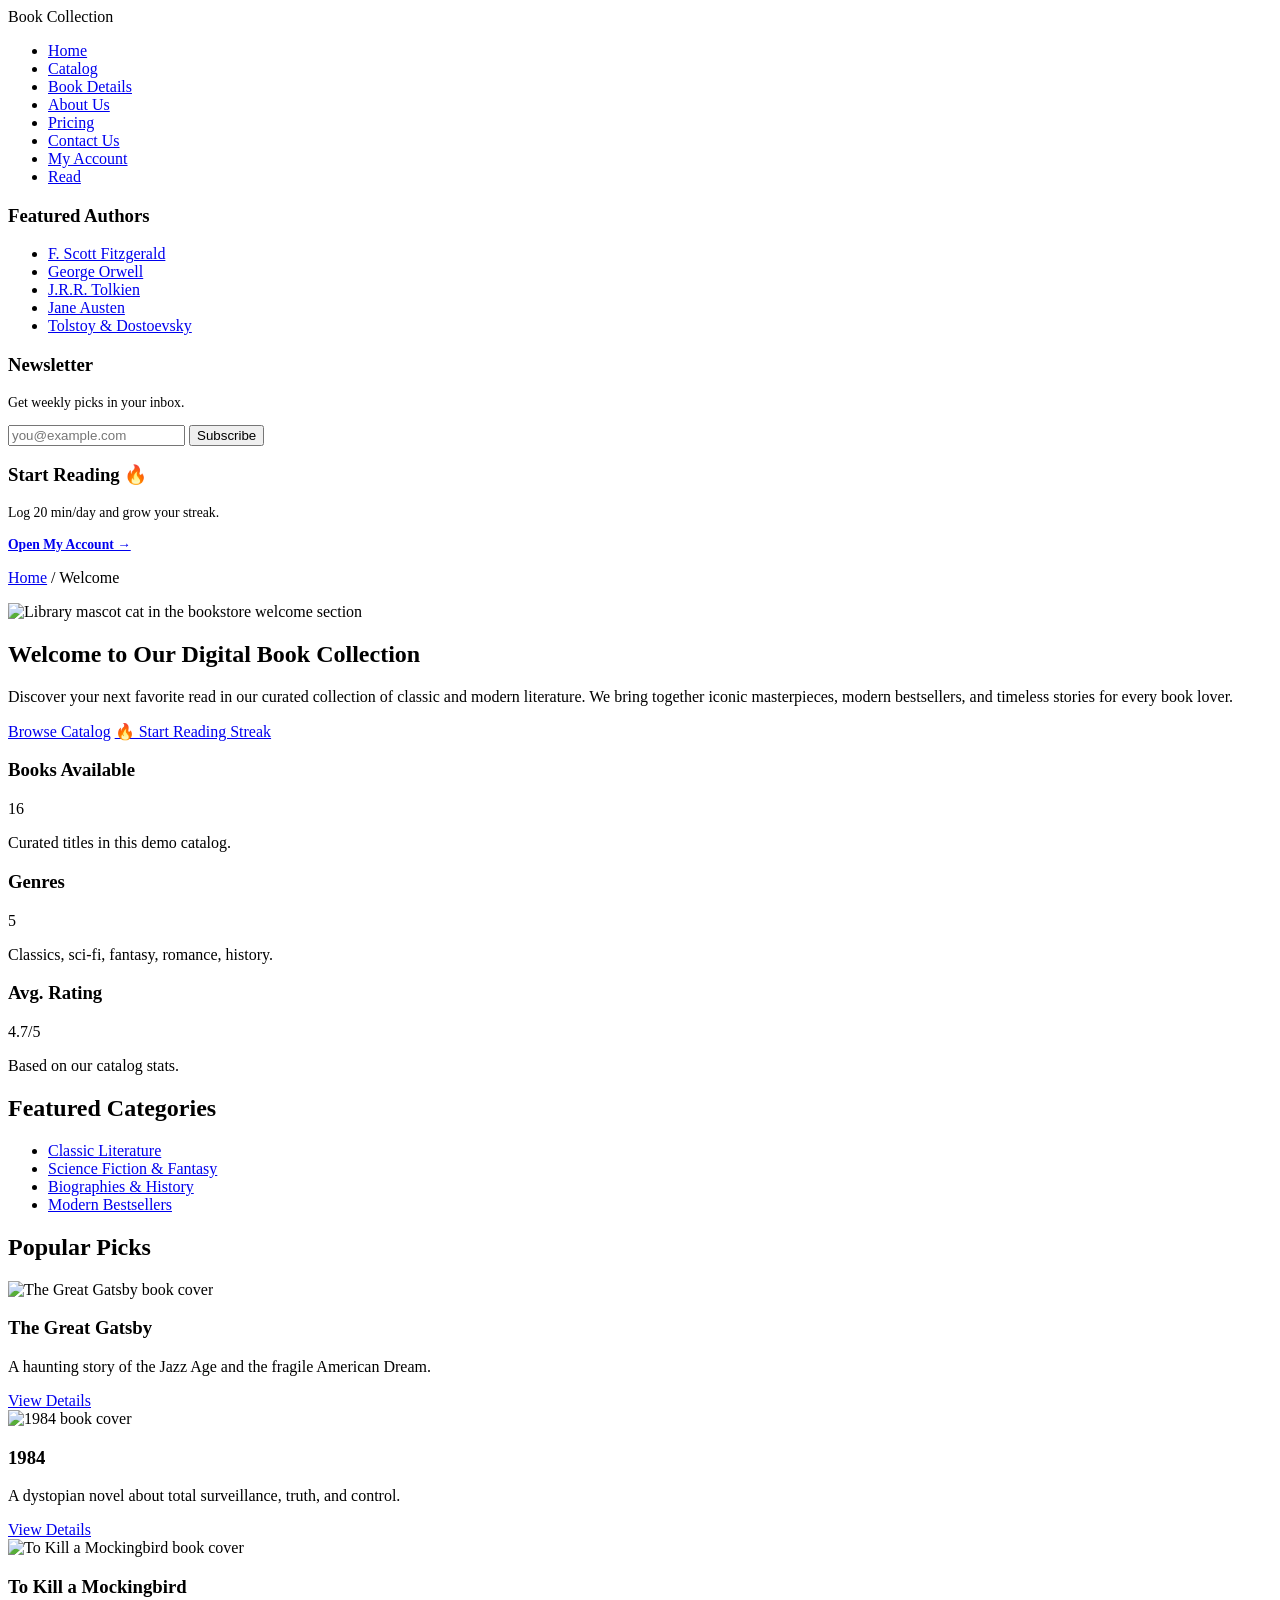
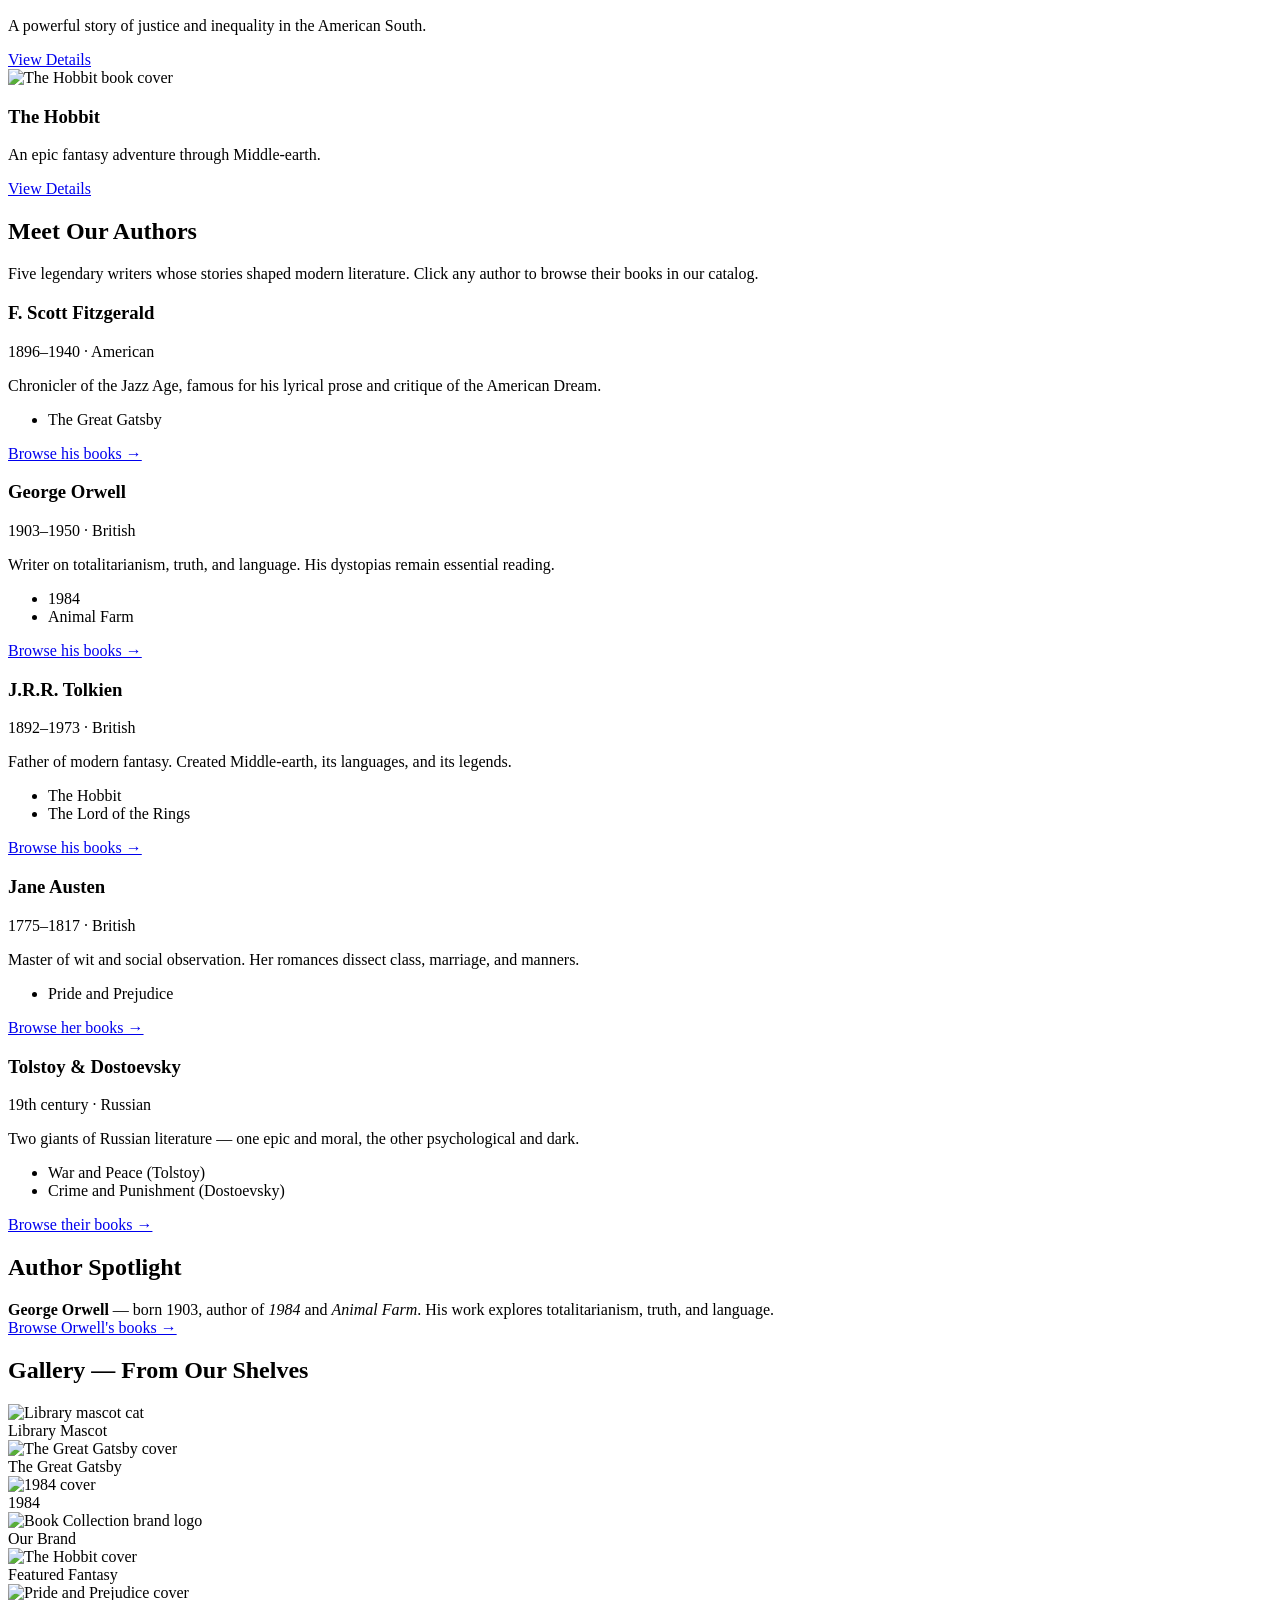
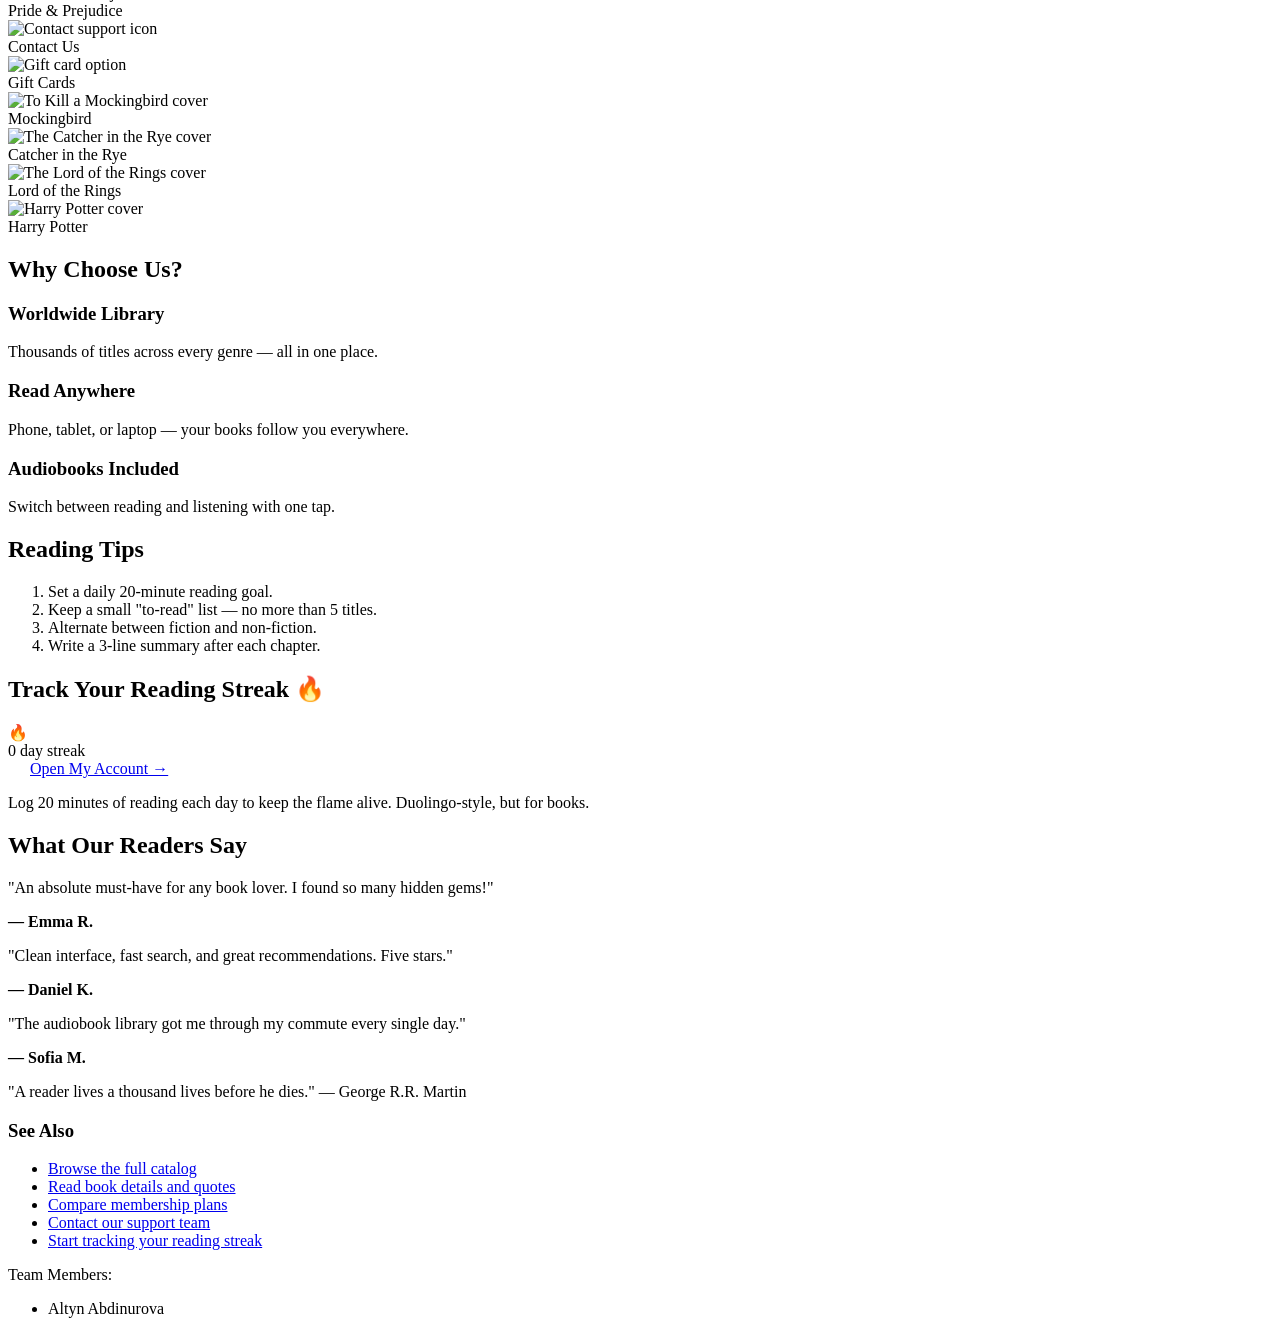
==== index.html @ 576834d6 "Add files via upload" ====
<!DOCTYPE html>
<html lang="en">
<head>
  <meta charset="UTF-8">
  <meta name="viewport" content="width=device-width, initial-scale=1.0">
  <title>Home — Digital Book Collection</title>
  <link rel="stylesheet" href="css/style.css">
</head>
<body>
  <div class="page-grid">

    <header id="main-header">
      <div class="logo">Book Collection</div>
      <nav class="navbar">
        <ul>
          <li><a href="index.html">Home</a></li>
          <li><a href="2catalog.html">Catalog</a></li>
          <li><a href="3product.html">Book Details</a></li>
          <li><a href="4about.html">About Us</a></li>
          <li><a href="5prices.html">Pricing</a></li>
          <li><a href="6contact.html">Contact Us</a></li>
          <li><a href="7account.html">My Account</a></li>
          <li><a href="8reader.html">Read</a></li>
        </ul>
      </nav>
    </header>

    <aside class="sidebar">
      <div class="sidebar-block">
        <h3>Featured Authors</h3>
        <ul>
          <li><a href="#authors">F. Scott Fitzgerald</a></li>
          <li><a href="#authors">George Orwell</a></li>
          <li><a href="#authors">J.R.R. Tolkien</a></li>
          <li><a href="#authors">Jane Austen</a></li>
          <li><a href="#authors">Tolstoy &amp; Dostoevsky</a></li>
        </ul>
      </div>

      <div class="sidebar-block">
        <h3>Newsletter</h3>
        <p style="font-size:.86rem;">Get weekly picks in your inbox.</p>
        <form id="newsletter-form" action="#" method="post" style="padding:0; border:none; box-shadow:none; margin:0; max-width:none;">
          <input type="email" placeholder="you@example.com" required>
          <button type="submit">Subscribe</button>
        </form>
      </div>

      <div class="sidebar-block">
        <h3>Start Reading 🔥</h3>
        <p style="font-size:.86rem;">Log 20 min/day and grow your streak.</p>
        <a href="7account.html" style="font-size:.85rem; font-weight:600;">Open My Account →</a>
      </div>
    </aside>

    <main class="main-content">
      <p class="breadcrumb"><a href="index.html">Home</a> / <span>Welcome</span></p>

      <!-- HERO -->
      <section class="hero">
        <div class="hero-img">
          <img src="imgs/cat.jpg" alt="Library mascot cat in the bookstore welcome section">
        </div>
        <div class="hero-text">
          <h1>Welcome to Our Digital Book Collection</h1>
          <p>Discover your next favorite read in our curated collection of classic and modern literature. We bring together iconic masterpieces, modern bestsellers, and timeless stories for every book lover.</p>
          <div class="hero-actions">
            <a href="2catalog.html" class="hero-btn primary">Browse Catalog</a>
            <a href="7account.html" class="hero-btn secondary">🔥 Start Reading Streak</a>
          </div>
        </div>
      </section>

      <div class="card-row">
        <div class="info-card">
          <h3>Books Available</h3>
          <span class="big-number">16</span>
          <p>Curated titles in this demo catalog.</p>
        </div>
        <div class="info-card">
          <h3>Genres</h3>
          <span class="big-number">5</span>
          <p>Classics, sci-fi, fantasy, romance, history.</p>
        </div>
        <div class="info-card">
          <h3>Avg. Rating</h3>
          <span class="big-number">4.7/5</span>
          <p>Based on our catalog stats.</p>
    </div>
</div>

      <h2>Featured Categories</h2>
      <ul>
        <li><a href="2catalog.html#classics">Classic Literature</a></li>
        <li><a href="2catalog.html#fantasy">Science Fiction &amp; Fantasy</a></li>
        <li><a href="2catalog.html#history">Biographies &amp; History</a></li>
        <li><a href="2catalog.html#romance">Modern Bestsellers</a></li>
      </ul>

      <h2>Popular Picks</h2>
      <div class="card-row">
        <div class="card">
          <img src="imgs/gatsby.jpg" alt="The Great Gatsby book cover">
          <h3>The Great Gatsby</h3>
          <p>A haunting story of the Jazz Age and the fragile American Dream.</p>
          <a href="3product.html#gatsby" class="btn">View Details</a>
        </div>
        <div class="card">
          <img src="imgs/1984.jpg" alt="1984 book cover">
          <h3>1984</h3>
          <p>A dystopian novel about total surveillance, truth, and control.</p>
          <a href="3product.html#1984" class="btn">View Details</a>
        </div>
        <div class="card">
          <img src="imgs/mockingbird.jpg" alt="To Kill a Mockingbird book cover">
          <h3>To Kill a Mockingbird</h3>
          <p>A powerful story of justice and inequality in the American South.</p>
          <a href="3product.html#mockingbird" class="btn">View Details</a>
        </div>
        <div class="card">
          <img src="imgs/hobbit.jpg" alt="The Hobbit book cover">
          <h3>The Hobbit</h3>
          <p>An epic fantasy adventure through Middle-earth.</p>
          <a href="3product.html#hobbit" class="btn">View Details</a>
        </div>
      </div>

      <h2 id="authors">Meet Our Authors</h2>
      <p>Five legendary writers whose stories shaped modern literature. Click any author to browse their books in our catalog.</p>

      <div class="author-grid">
        <div class="author-card">
          <h3>F. Scott Fitzgerald</h3>
          <p class="author-meta">1896–1940 · American</p>
          <p>Chronicler of the Jazz Age, famous for his lyrical prose and critique of the American Dream.</p>
          <ul><li>The Great Gatsby</li></ul>
          <a href="2catalog.html#classics" class="author-link">Browse his books →</a>
        </div>
        <div class="author-card">
          <h3>George Orwell</h3>
          <p class="author-meta">1903–1950 · British</p>
          <p>Writer on totalitarianism, truth, and language. His dystopias remain essential reading.</p>
          <ul><li>1984</li><li>Animal Farm</li></ul>
          <a href="2catalog.html#scifi" class="author-link">Browse his books →</a>
        </div>
        <div class="author-card">
          <h3>J.R.R. Tolkien</h3>
          <p class="author-meta">1892–1973 · British</p>
          <p>Father of modern fantasy. Created Middle-earth, its languages, and its legends.</p>
          <ul><li>The Hobbit</li><li>The Lord of the Rings</li></ul>
          <a href="2catalog.html#fantasy" class="author-link">Browse his books →</a>
        </div>
        <div class="author-card">
          <h3>Jane Austen</h3>
          <p class="author-meta">1775–1817 · British</p>
          <p>Master of wit and social observation. Her romances dissect class, marriage, and manners.</p>
          <ul><li>Pride and Prejudice</li></ul>
          <a href="2catalog.html#romance" class="author-link">Browse her books →</a>
        </div>
        <div class="author-card">
          <h3>Tolstoy &amp; Dostoevsky</h3>
          <p class="author-meta">19th century · Russian</p>
          <p>Two giants of Russian literature — one epic and moral, the other psychological and dark.</p>
          <ul>
            <li>War and Peace (Tolstoy)</li>
            <li>Crime and Punishment (Dostoevsky)</li>
          </ul>
          <a href="2catalog.html#history" class="author-link">Browse their books →</a>
        </div>
      </div>

      <h2>Author Spotlight</h2>
      <div class="quote-card">
        <strong>George Orwell</strong> — born 1903, author of <em>1984</em> and <em>Animal Farm</em>. His work explores totalitarianism, truth, and language.
        <br><a href="2catalog.html#scifi">Browse Orwell's books →</a>
      </div>

      <h2>Gallery — From Our Shelves</h2>
      <div class="gallery">
        <div class="gallery-item"><img src="imgs/cat.jpg" alt="Library mascot cat"><div class="caption">Library Mascot</div></div>
        <div class="gallery-item"><img src="imgs/gatsby.jpg" alt="The Great Gatsby cover"><div class="caption">The Great Gatsby</div></div>
        <div class="gallery-item"><img src="imgs/1984.jpg" alt="1984 cover"><div class="caption">1984</div></div>
        <div class="gallery-item"><img src="imgs/logo.png" alt="Book Collection brand logo"><div class="caption">Our Brand</div></div>
        <div class="gallery-item"><img src="imgs/hobbit.jpg" alt="The Hobbit cover"><div class="caption">Featured Fantasy</div></div>
        <div class="gallery-item"><img src="imgs/pride.jpg" alt="Pride and Prejudice cover"><div class="caption">Pride &amp; Prejudice</div></div>
        <div class="gallery-item"><img src="imgs/contactlogo.jpg" alt="Contact support icon"><div class="caption">Contact Us</div></div>
        <div class="gallery-item"><img src="imgs/gift_card_logo.png" alt="Gift card option"><div class="caption">Gift Cards</div></div>
        <div class="gallery-item"><img src="imgs/mockingbird.jpg" alt="To Kill a Mockingbird cover"><div class="caption">Mockingbird</div></div>
        <div class="gallery-item"><img src="imgs/catcher.jpg" alt="The Catcher in the Rye cover"><div class="caption">Catcher in the Rye</div></div>
        <div class="gallery-item"><img src="imgs/lotr.jpg" alt="The Lord of the Rings cover"><div class="caption">Lord of the Rings</div></div>
        <div class="gallery-item"><img src="imgs/harry.jpg" alt="Harry Potter cover"><div class="caption">Harry Potter</div></div>
      </div>

      <h2>Why Choose Us?</h2>
      <div class="card-row">
        <div class="info-card">
          <h3>Worldwide Library</h3>
          <p>Thousands of titles across every genre — all in one place.</p>
        </div>
        <div class="info-card">
          <h3>Read Anywhere</h3>
          <p>Phone, tablet, or laptop — your books follow you everywhere.</p>
        </div>
        <div class="info-card">
          <h3>Audiobooks Included</h3>
          <p>Switch between reading and listening with one tap.</p>
        </div>
      </div>

      <h2>Reading Tips</h2>
      <ol>
        <li>Set a daily 20-minute reading goal.</li>
        <li>Keep a small "to-read" list — no more than 5 titles.</li>
        <li>Alternate between fiction and non-fiction.</li>
        <li>Write a 3-line summary after each chapter.</li>
      </ol>

      <h2>Track Your Reading Streak 🔥</h2>
      <div class="streak-hero">
        <div class="streak-hero-flame">🔥</div>
        <div class="streak-hero-count">
          <span id="hero-streak-preview">0</span> day streak
        </div>
        <a href="7account.html" class="btn" style="margin-left:auto; padding:12px 22px; font-size:1rem;">Open My Account →</a>
      </div>
      <p>Log 20 minutes of reading each day to keep the flame alive. Duolingo-style, but for books.</p>

      <h2>What Our Readers Say</h2>
      <div class="card-row">
        <div class="info-card">
          <p>"An absolute must-have for any book lover. I found so many hidden gems!"</p>
          <p><strong>— Emma R.</strong></p>
        </div>
        <div class="info-card">
          <p>"Clean interface, fast search, and great recommendations. Five stars."</p>
          <p><strong>— Daniel K.</strong></p>
        </div>
        <div class="info-card">
          <p>"The audiobook library got me through my commute every single day."</p>
          <p><strong>— Sofia M.</strong></p>
        </div>
      </div>

      <div class="quote-card">
        "A reader lives a thousand lives before he dies." — George R.R. Martin
      </div>

      <div class="see-also">
        <h3>See Also</h3>
        <ul>
          <li><a href="2catalog.html">Browse the full catalog</a></li>
          <li><a href="3product.html">Read book details and quotes</a></li>
          <li><a href="5prices.html">Compare membership plans</a></li>
          <li><a href="6contact.html">Contact our support team</a></li>
          <li><a href="7account.html">Start tracking your reading streak</a></li>
        </ul>
      </div>
    </main>

    <footer>
      <p>Team Members:</p>
      <ul><li>Altyn Abdinurova</li></ul>
    </footer>

  </div>
  <script>
    try {
      const days = JSON.parse(localStorage.getItem('bc_readDays') || '[]');
      const set = new Set(days);
      let current = 0;
      let d = new Date();
      if (!set.has(d.toISOString().slice(0, 10))) d.setDate(d.getDate() - 1);
      while (set.has(d.toISOString().slice(0, 10))) {
        current++;
        d.setDate(d.getDate() - 1);
      }
      const el = document.getElementById('hero-streak-preview');
      if (el) el.textContent = current;
    } catch (e) {}
  </script>
  <script>
  const nf = document.getElementById('newsletter-form');
  if (nf) {
    nf.addEventListener('submit', function(e) {
      e.preventDefault();
      alert('✅ Demo form — подписка НЕ оформлена. Это учебный проект.');
      this.reset();
    });
  }
</script>
</body>
</html>
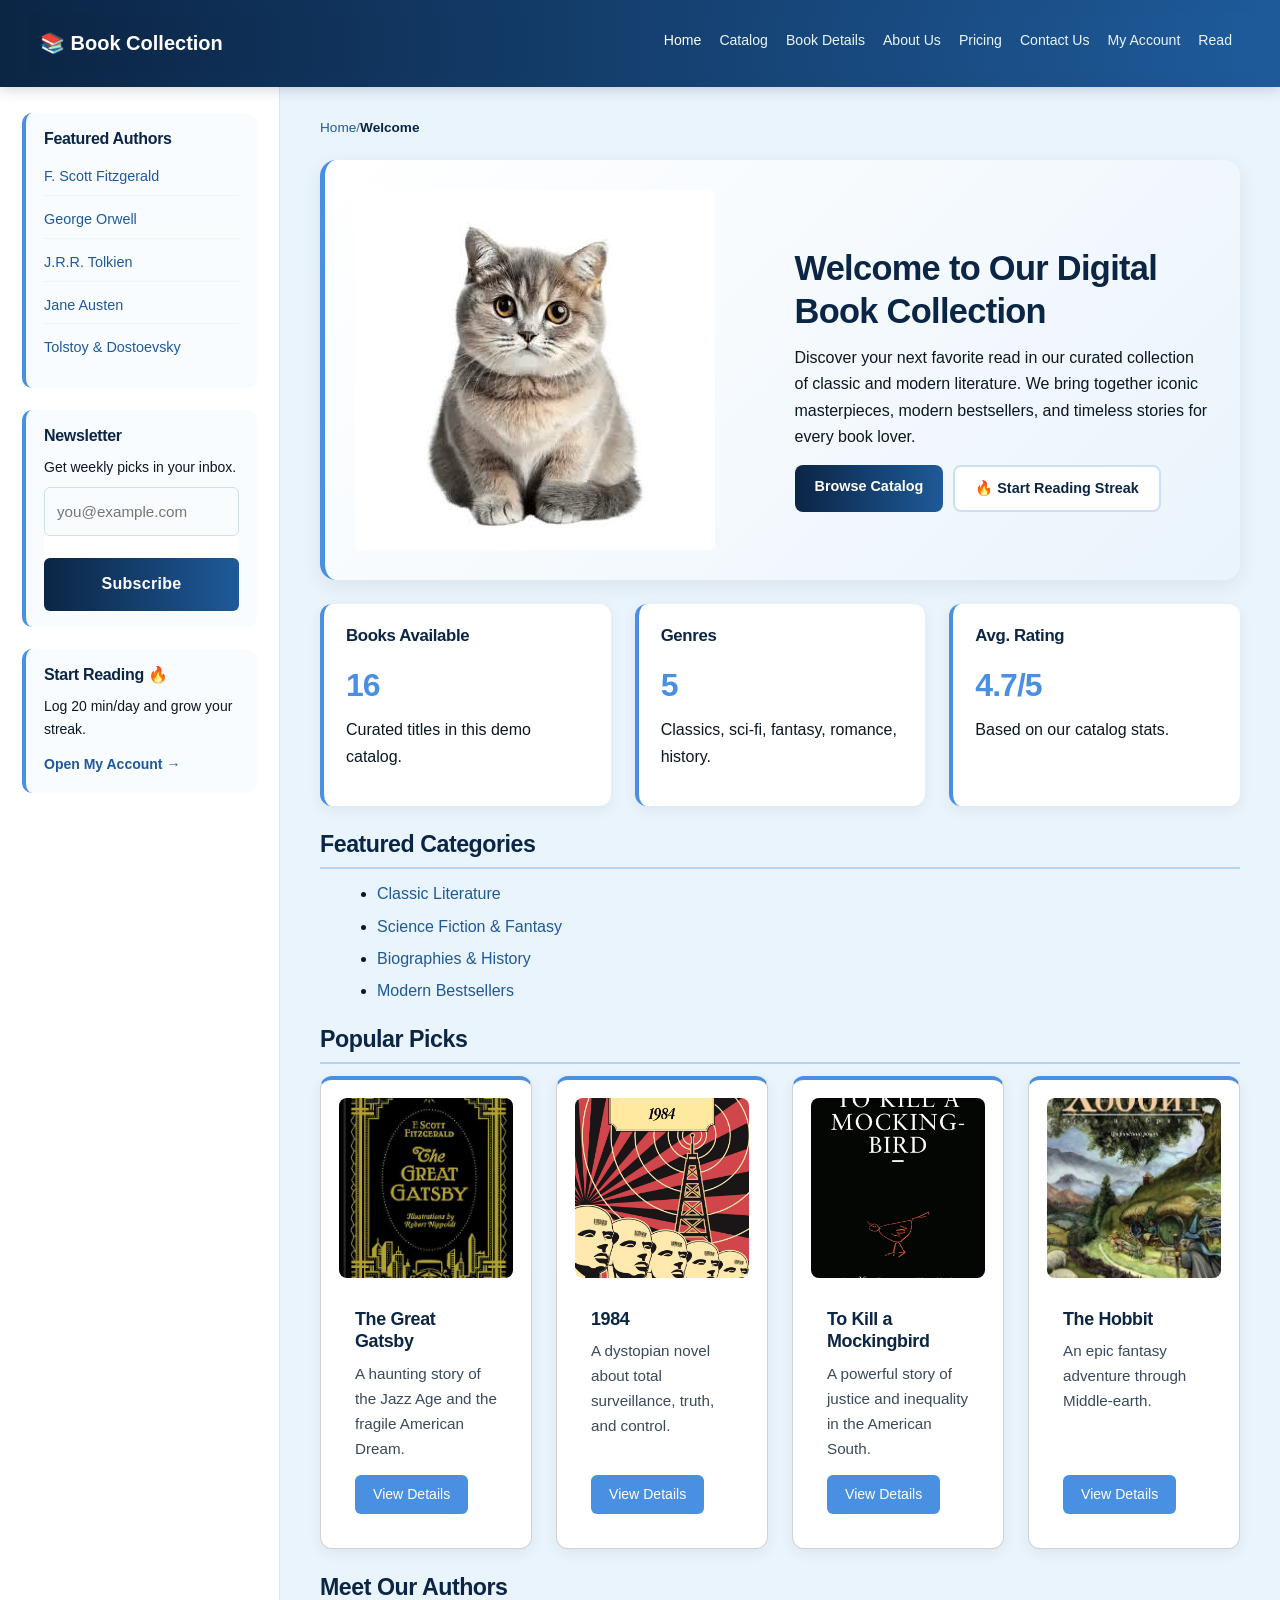
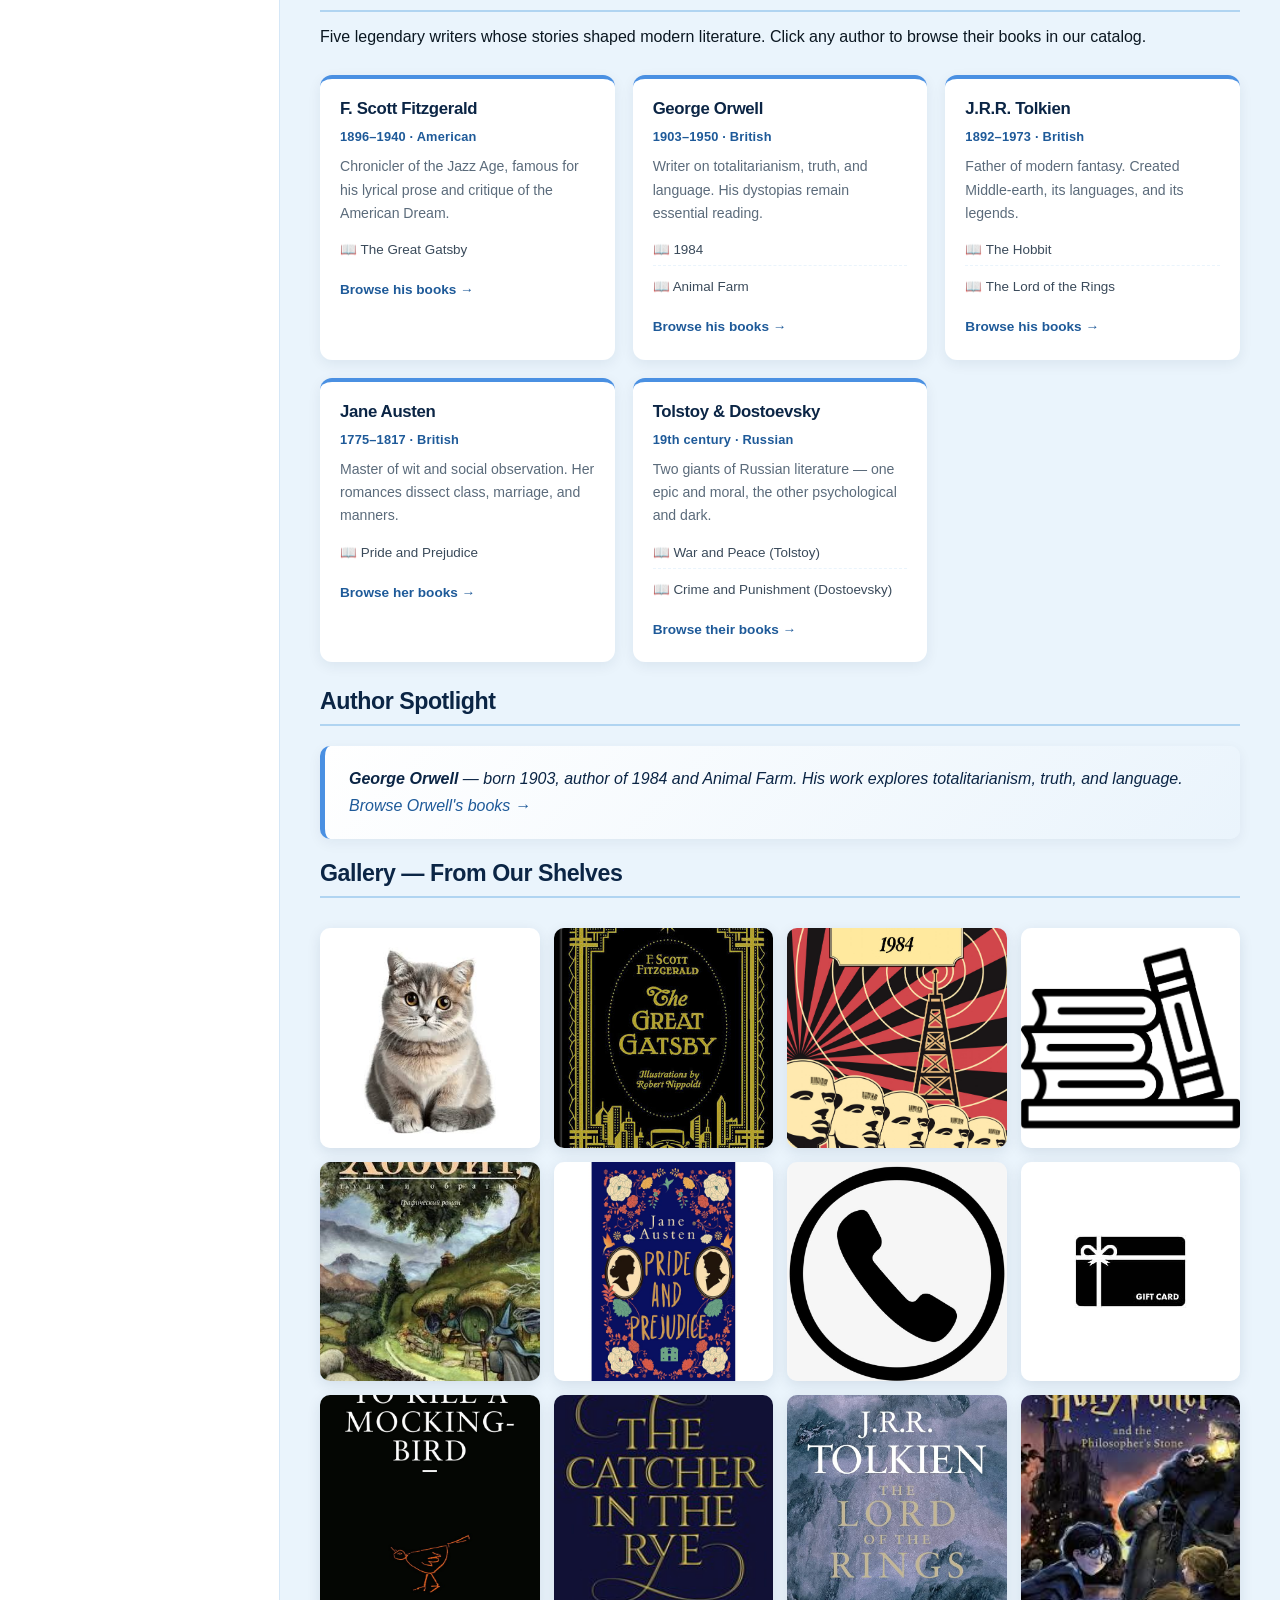
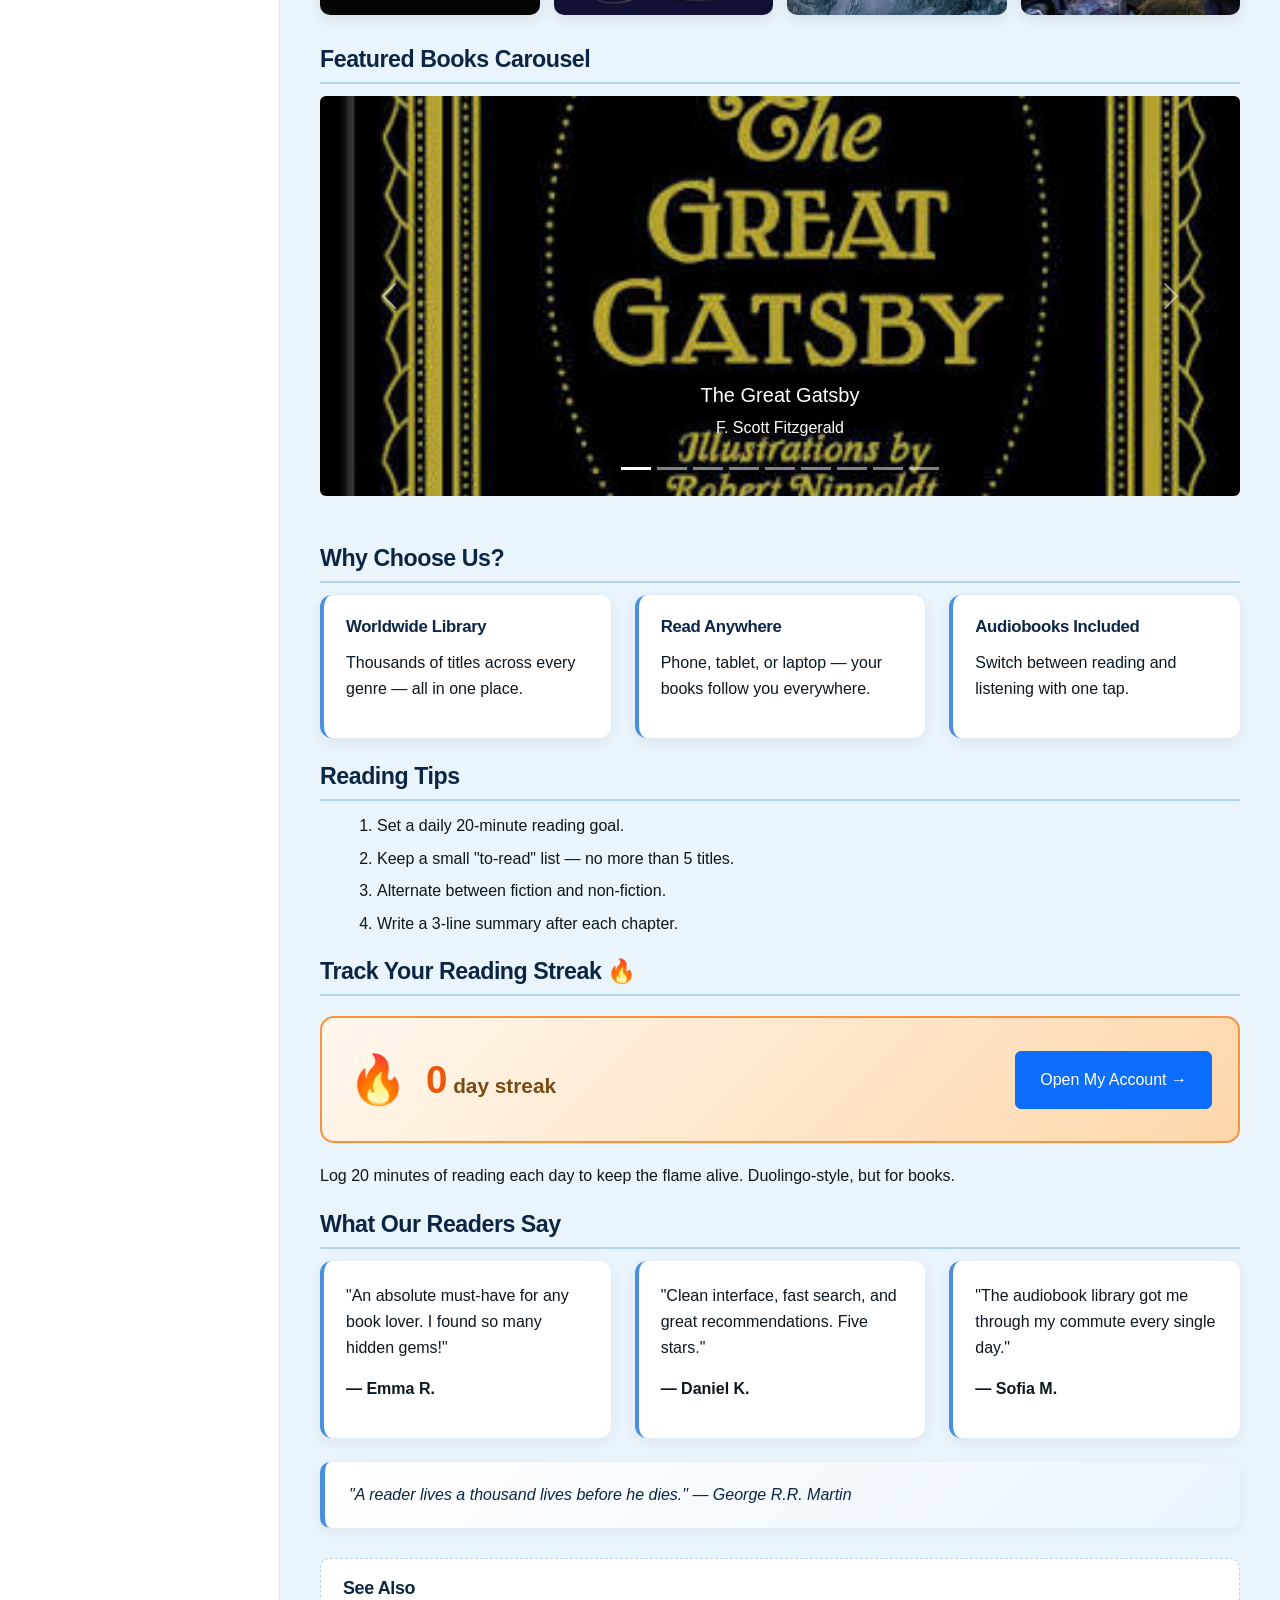
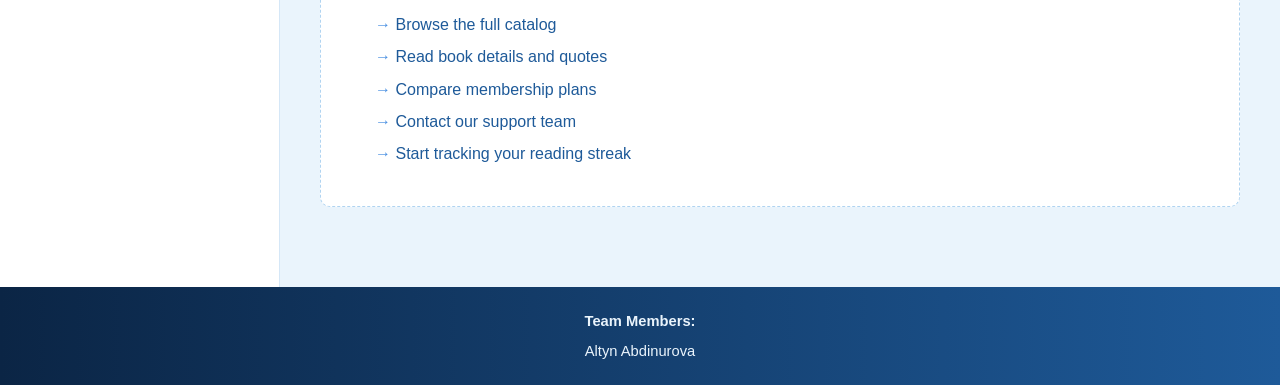
==== commit 2c3972f4: "Add files via upload" ====
--- a/index.html
+++ b/index.html
@@ -4,27 +4,45 @@
   <meta charset="UTF-8">
   <meta name="viewport" content="width=device-width, initial-scale=1.0">
   <title>Home — Digital Book Collection</title>
+  <!-- Bootstrap CSS подключается ПЕРВЫМ, чтобы твой style.css мог переопределять его -->
+  <link href="https://cdn.jsdelivr.net/npm/bootstrap@5.3.2/dist/css/bootstrap.min.css" rel="stylesheet">
   <link rel="stylesheet" href="css/style.css">
 </head>
 <body>
   <div class="page-grid">
 
+    <!-- ==================== HEADER (Bootstrap Navbar — Task 5) ==================== -->
     <header id="main-header">
-      <div class="logo">Book Collection</div>
-      <nav class="navbar">
-        <ul>
-          <li><a href="index.html">Home</a></li>
-          <li><a href="2catalog.html">Catalog</a></li>
-          <li><a href="3product.html">Book Details</a></li>
-          <li><a href="4about.html">About Us</a></li>
-          <li><a href="5prices.html">Pricing</a></li>
-          <li><a href="6contact.html">Contact Us</a></li>
-          <li><a href="7account.html">My Account</a></li>
-          <li><a href="8reader.html">Read</a></li>
-        </ul>
+      <nav class="navbar navbar-expand-lg navbar-dark w-100" style="background: linear-gradient(90deg, #0b2545 0%, #1e5a99 100%);">
+        <div class="container-fluid">
+          <a class="navbar-brand" href="index.html">
+            <span class="fw-bold">📚 Book Collection</span>
+          </a>
+
+          <button class="navbar-toggler" type="button"
+                  data-bs-toggle="collapse" data-bs-target="#navbarMain"
+                  aria-controls="navbarMain" aria-expanded="false"
+                  aria-label="Toggle navigation">
+            <span class="navbar-toggler-icon"></span>
+          </button>
+
+          <div class="collapse navbar-collapse" id="navbarMain">
+            <ul class="navbar-nav ms-auto mb-2 mb-lg-0">
+              <li class="nav-item"><a class="nav-link active" aria-current="page" href="index.html">Home</a></li>
+              <li class="nav-item"><a class="nav-link" href="2catalog.html">Catalog</a></li>
+              <li class="nav-item"><a class="nav-link" href="3product.html">Book Details</a></li>
+              <li class="nav-item"><a class="nav-link" href="4about.html">About Us</a></li>
+              <li class="nav-item"><a class="nav-link" href="5prices.html">Pricing</a></li>
+              <li class="nav-item"><a class="nav-link" href="6contact.html">Contact Us</a></li>
+              <li class="nav-item"><a class="nav-link" href="7account.html">My Account</a></li>
+              <li class="nav-item"><a class="nav-link" href="8reader.html">Read</a></li>
+            </ul>
+          </div>
+        </div>
       </nav>
     </header>
 
+    <!-- ==================== SIDEBAR ==================== -->
     <aside class="sidebar">
       <div class="sidebar-block">
         <h3>Featured Authors</h3>
@@ -39,8 +57,8 @@
 
       <div class="sidebar-block">
         <h3>Newsletter</h3>
-        <p style="font-size:.86rem;">Get weekly picks in your inbox.</p>
-        <form id="newsletter-form" action="#" method="post" style="padding:0; border:none; box-shadow:none; margin:0; max-width:none;">
+        <p class="small mb-2">Get weekly picks in your inbox.</p>
+        <form id="newsletter-form" action="#" method="post" class="p-0 m-0 border-0 shadow-none w-100">
           <input type="email" placeholder="you@example.com" required>
           <button type="submit">Subscribe</button>
         </form>
@@ -48,221 +66,378 @@
 
       <div class="sidebar-block">
         <h3>Start Reading 🔥</h3>
-        <p style="font-size:.86rem;">Log 20 min/day and grow your streak.</p>
-        <a href="7account.html" style="font-size:.85rem; font-weight:600;">Open My Account →</a>
+        <p class="small mb-2">Log 20 min/day and grow your streak.</p>
+        <a href="7account.html" class="small fw-semibold d-inline-block mt-1">Open My Account →</a>
       </div>
     </aside>
 
+    <!-- ==================== MAIN CONTENT ==================== -->
     <main class="main-content">
-      <p class="breadcrumb"><a href="index.html">Home</a> / <span>Welcome</span></p>
-
-      <!-- HERO -->
-      <section class="hero">
-        <div class="hero-img">
-          <img src="imgs/cat.jpg" alt="Library mascot cat in the bookstore welcome section">
-        </div>
-        <div class="hero-text">
-          <h1>Welcome to Our Digital Book Collection</h1>
-          <p>Discover your next favorite read in our curated collection of classic and modern literature. We bring together iconic masterpieces, modern bestsellers, and timeless stories for every book lover.</p>
-          <div class="hero-actions">
-            <a href="2catalog.html" class="hero-btn primary">Browse Catalog</a>
-            <a href="7account.html" class="hero-btn secondary">🔥 Start Reading Streak</a>
-          </div>
-        </div>
-      </section>
-
-      <div class="card-row">
-        <div class="info-card">
-          <h3>Books Available</h3>
-          <span class="big-number">16</span>
-          <p>Curated titles in this demo catalog.</p>
-        </div>
-        <div class="info-card">
-          <h3>Genres</h3>
-          <span class="big-number">5</span>
-          <p>Classics, sci-fi, fantasy, romance, history.</p>
-        </div>
-        <div class="info-card">
-          <h3>Avg. Rating</h3>
-          <span class="big-number">4.7/5</span>
-          <p>Based on our catalog stats.</p>
-    </div>
-</div>
-
-      <h2>Featured Categories</h2>
-      <ul>
-        <li><a href="2catalog.html#classics">Classic Literature</a></li>
-        <li><a href="2catalog.html#fantasy">Science Fiction &amp; Fantasy</a></li>
-        <li><a href="2catalog.html#history">Biographies &amp; History</a></li>
-        <li><a href="2catalog.html#romance">Modern Bestsellers</a></li>
-      </ul>
-
-      <h2>Popular Picks</h2>
-      <div class="card-row">
-        <div class="card">
-          <img src="imgs/gatsby.jpg" alt="The Great Gatsby book cover">
-          <h3>The Great Gatsby</h3>
-          <p>A haunting story of the Jazz Age and the fragile American Dream.</p>
-          <a href="3product.html#gatsby" class="btn">View Details</a>
-        </div>
-        <div class="card">
-          <img src="imgs/1984.jpg" alt="1984 book cover">
-          <h3>1984</h3>
-          <p>A dystopian novel about total surveillance, truth, and control.</p>
-          <a href="3product.html#1984" class="btn">View Details</a>
-        </div>
-        <div class="card">
-          <img src="imgs/mockingbird.jpg" alt="To Kill a Mockingbird book cover">
-          <h3>To Kill a Mockingbird</h3>
-          <p>A powerful story of justice and inequality in the American South.</p>
-          <a href="3product.html#mockingbird" class="btn">View Details</a>
-        </div>
-        <div class="card">
-          <img src="imgs/hobbit.jpg" alt="The Hobbit book cover">
-          <h3>The Hobbit</h3>
-          <p>An epic fantasy adventure through Middle-earth.</p>
-          <a href="3product.html#hobbit" class="btn">View Details</a>
-        </div>
-      </div>
-
-      <h2 id="authors">Meet Our Authors</h2>
-      <p>Five legendary writers whose stories shaped modern literature. Click any author to browse their books in our catalog.</p>
-
-      <div class="author-grid">
-        <div class="author-card">
-          <h3>F. Scott Fitzgerald</h3>
-          <p class="author-meta">1896–1940 · American</p>
-          <p>Chronicler of the Jazz Age, famous for his lyrical prose and critique of the American Dream.</p>
-          <ul><li>The Great Gatsby</li></ul>
-          <a href="2catalog.html#classics" class="author-link">Browse his books →</a>
-        </div>
-        <div class="author-card">
-          <h3>George Orwell</h3>
-          <p class="author-meta">1903–1950 · British</p>
-          <p>Writer on totalitarianism, truth, and language. His dystopias remain essential reading.</p>
-          <ul><li>1984</li><li>Animal Farm</li></ul>
-          <a href="2catalog.html#scifi" class="author-link">Browse his books →</a>
-        </div>
-        <div class="author-card">
-          <h3>J.R.R. Tolkien</h3>
-          <p class="author-meta">1892–1973 · British</p>
-          <p>Father of modern fantasy. Created Middle-earth, its languages, and its legends.</p>
-          <ul><li>The Hobbit</li><li>The Lord of the Rings</li></ul>
-          <a href="2catalog.html#fantasy" class="author-link">Browse his books →</a>
-        </div>
-        <div class="author-card">
-          <h3>Jane Austen</h3>
-          <p class="author-meta">1775–1817 · British</p>
-          <p>Master of wit and social observation. Her romances dissect class, marriage, and manners.</p>
-          <ul><li>Pride and Prejudice</li></ul>
-          <a href="2catalog.html#romance" class="author-link">Browse her books →</a>
-        </div>
-        <div class="author-card">
-          <h3>Tolstoy &amp; Dostoevsky</h3>
-          <p class="author-meta">19th century · Russian</p>
-          <p>Two giants of Russian literature — one epic and moral, the other psychological and dark.</p>
+      <div class="container-fluid px-0">
+        <p class="breadcrumb"><a href="index.html">Home</a> / <span>Welcome</span></p>
+
+        <!-- ============ HERO (Bootstrap Grid — Task 3) ============ -->
+        <section class="hero d-block mb-4">
+          <div class="row g-4 align-items-center">
+            <div class="col-lg-6 col-md-6">
+              <img src="imgs/cat.jpg" alt="Library mascot cat in the bookstore welcome section" class="img-fluid rounded">
+            </div>
+            <div class="col-lg-6 col-md-6">
+              <h1>Welcome to Our Digital Book Collection</h1>
+              <p>Discover your next favorite read in our curated collection of classic and modern literature. We bring together iconic masterpieces, modern bestsellers, and timeless stories for every book lover.</p>
+              <div class="hero-actions">
+                <a href="2catalog.html" class="hero-btn primary">Browse Catalog</a>
+                <a href="7account.html" class="hero-btn secondary">🔥 Start Reading Streak</a>
+              </div>
+            </div>
+          </div>
+        </section>
+
+        <!-- ============ STATS CARDS (Bootstrap Grid) ============ -->
+        <div class="row g-4 mb-4">
+          <div class="col-lg-4 col-md-6">
+            <div class="info-card h-100">
+              <h3>Books Available</h3>
+              <span class="big-number">16</span>
+              <p>Curated titles in this demo catalog.</p>
+            </div>
+          </div>
+          <div class="col-lg-4 col-md-6">
+            <div class="info-card h-100">
+              <h3>Genres</h3>
+              <span class="big-number">5</span>
+              <p>Classics, sci-fi, fantasy, romance, history.</p>
+            </div>
+          </div>
+          <div class="col-lg-4 col-md-6">
+            <div class="info-card h-100">
+              <h3>Avg. Rating</h3>
+              <span class="big-number">4.7/5</span>
+              <p>Based on our catalog stats.</p>
+            </div>
+          </div>
+        </div>
+
+        <!-- ============ FEATURED CATEGORIES ============ -->
+        <h2>Featured Categories</h2>
+        <ul>
+          <li><a href="2catalog.html#classics">Classic Literature</a></li>
+          <li><a href="2catalog.html#fantasy">Science Fiction &amp; Fantasy</a></li>
+          <li><a href="2catalog.html#history">Biographies &amp; History</a></li>
+          <li><a href="2catalog.html#romance">Modern Bestsellers</a></li>
+        </ul>
+
+        <!-- ============ POPULAR PICKS (Bootstrap Cards — Task 8) ============ -->
+        <h2>Popular Picks</h2>
+        <div class="row g-4 mb-4">
+
+          <div class="col-lg-3 col-md-6">
+            <div class="card h-100">
+              <img src="imgs/gatsby.jpg" alt="The Great Gatsby book cover" class="card-img-top">
+              <div class="card-body d-flex flex-column">
+                <h3 class="card-title">The Great Gatsby</h3>
+                <p class="card-text flex-grow-1">A haunting story of the Jazz Age and the fragile American Dream.</p>
+                <a href="3product.html#gatsby" class="btn btn-primary align-self-start">View Details</a>
+              </div>
+            </div>
+          </div>
+
+          <div class="col-lg-3 col-md-6">
+            <div class="card h-100">
+              <img src="imgs/1984.jpg" alt="1984 book cover" class="card-img-top">
+              <div class="card-body d-flex flex-column">
+                <h3 class="card-title">1984</h3>
+                <p class="card-text flex-grow-1">A dystopian novel about total surveillance, truth, and control.</p>
+                <a href="3product.html#1984" class="btn btn-primary align-self-start">View Details</a>
+              </div>
+            </div>
+          </div>
+
+          <div class="col-lg-3 col-md-6">
+            <div class="card h-100">
+              <img src="imgs/mockingbird.jpg" alt="To Kill a Mockingbird book cover" class="card-img-top">
+              <div class="card-body d-flex flex-column">
+                <h3 class="card-title">To Kill a Mockingbird</h3>
+                <p class="card-text flex-grow-1">A powerful story of justice and inequality in the American South.</p>
+                <a href="3product.html#mockingbird" class="btn btn-primary align-self-start">View Details</a>
+              </div>
+            </div>
+          </div>
+
+          <div class="col-lg-3 col-md-6">
+            <div class="card h-100">
+              <img src="imgs/hobbit.jpg" alt="The Hobbit book cover" class="card-img-top">
+              <div class="card-body d-flex flex-column">
+                <h3 class="card-title">The Hobbit</h3>
+                <p class="card-text flex-grow-1">An epic fantasy adventure through Middle-earth.</p>
+                <a href="3product.html#hobbit" class="btn btn-primary align-self-start">View Details</a>
+              </div>
+            </div>
+          </div>
+
+        </div>
+
+        <!-- ============ AUTHORS ============ -->
+        <h2 id="authors">Meet Our Authors</h2>
+        <p>Five legendary writers whose stories shaped modern literature. Click any author to browse their books in our catalog.</p>
+
+        <div class="author-grid">
+          <div class="author-card">
+            <h3>F. Scott Fitzgerald</h3>
+            <p class="author-meta">1896–1940 · American</p>
+            <p>Chronicler of the Jazz Age, famous for his lyrical prose and critique of the American Dream.</p>
+            <ul><li>The Great Gatsby</li></ul>
+            <a href="2catalog.html#classics" class="author-link">Browse his books →</a>
+          </div>
+          <div class="author-card">
+            <h3>George Orwell</h3>
+            <p class="author-meta">1903–1950 · British</p>
+            <p>Writer on totalitarianism, truth, and language. His dystopias remain essential reading.</p>
+            <ul><li>1984</li><li>Animal Farm</li></ul>
+            <a href="2catalog.html#scifi" class="author-link">Browse his books →</a>
+          </div>
+          <div class="author-card">
+            <h3>J.R.R. Tolkien</h3>
+            <p class="author-meta">1892–1973 · British</p>
+            <p>Father of modern fantasy. Created Middle-earth, its languages, and its legends.</p>
+            <ul><li>The Hobbit</li><li>The Lord of the Rings</li></ul>
+            <a href="2catalog.html#fantasy" class="author-link">Browse his books →</a>
+          </div>
+          <div class="author-card">
+            <h3>Jane Austen</h3>
+            <p class="author-meta">1775–1817 · British</p>
+            <p>Master of wit and social observation. Her romances dissect class, marriage, and manners.</p>
+            <ul><li>Pride and Prejudice</li></ul>
+            <a href="2catalog.html#romance" class="author-link">Browse her books →</a>
+          </div>
+          <div class="author-card">
+            <h3>Tolstoy &amp; Dostoevsky</h3>
+            <p class="author-meta">19th century · Russian</p>
+            <p>Two giants of Russian literature — one epic and moral, the other psychological and dark.</p>
+            <ul>
+              <li>War and Peace (Tolstoy)</li>
+              <li>Crime and Punishment (Dostoevsky)</li>
+            </ul>
+            <a href="2catalog.html#history" class="author-link">Browse their books →</a>
+          </div>
+        </div>
+
+        <!-- ============ AUTHOR SPOTLIGHT ============ -->
+        <h2>Author Spotlight</h2>
+        <div class="quote-card">
+          <strong>George Orwell</strong> — born 1903, author of <em>1984</em> and <em>Animal Farm</em>. His work explores totalitarianism, truth, and language.
+          <br><a href="2catalog.html#scifi">Browse Orwell's books →</a>
+        </div>
+
+        <!-- ============ GALLERY (CSS Grid — Task 4 из асайна 2) ============ -->
+        <h2>Gallery — From Our Shelves</h2>
+        <div class="gallery">
+          <div class="gallery-item"><img src="imgs/cat.jpg" alt="Library mascot cat"><div class="caption">Library Mascot</div></div>
+          <div class="gallery-item"><img src="imgs/gatsby.jpg" alt="The Great Gatsby cover"><div class="caption">The Great Gatsby</div></div>
+          <div class="gallery-item"><img src="imgs/1984.jpg" alt="1984 cover"><div class="caption">1984</div></div>
+          <div class="gallery-item"><img src="imgs/logo.png" alt="Book Collection brand logo"><div class="caption">Our Brand</div></div>
+          <div class="gallery-item"><img src="imgs/hobbit.jpg" alt="The Hobbit cover"><div class="caption">Featured Fantasy</div></div>
+          <div class="gallery-item"><img src="imgs/pride.jpg" alt="Pride and Prejudice cover"><div class="caption">Pride &amp; Prejudice</div></div>
+          <div class="gallery-item"><img src="imgs/contactlogo.jpg" alt="Contact support icon"><div class="caption">Contact Us</div></div>
+          <div class="gallery-item"><img src="imgs/gift_card_logo.png" alt="Gift card option"><div class="caption">Gift Cards</div></div>
+          <div class="gallery-item"><img src="imgs/mockingbird.jpg" alt="To Kill a Mockingbird cover"><div class="caption">Mockingbird</div></div>
+          <div class="gallery-item"><img src="imgs/catcher.jpg" alt="The Catcher in the Rye cover"><div class="caption">Catcher in the Rye</div></div>
+          <div class="gallery-item"><img src="imgs/lotr.jpg" alt="The Lord of the Rings cover"><div class="caption">Lord of the Rings</div></div>
+          <div class="gallery-item"><img src="imgs/harry.jpg" alt="Harry Potter cover"><div class="caption">Harry Potter</div></div>
+        </div>
+
+        <!-- ============ CAROUSEL (Bootstrap — Task 7) ============ -->
+        <h2>Featured Books Carousel</h2>
+        <div id="bookCarousel" class="carousel slide mb-5" data-bs-ride="carousel">
+          <!-- Indicators -->
+          <div class="carousel-indicators">
+            <button type="button" data-bs-target="#bookCarousel" data-bs-slide-to="0" class="active" aria-current="true" aria-label="Slide 1"></button>
+            <button type="button" data-bs-target="#bookCarousel" data-bs-slide-to="1" aria-label="Slide 2"></button>
+            <button type="button" data-bs-target="#bookCarousel" data-bs-slide-to="2" aria-label="Slide 3"></button>
+            <button type="button" data-bs-target="#bookCarousel" data-bs-slide-to="3" aria-label="Slide 4"></button>
+            <button type="button" data-bs-target="#bookCarousel" data-bs-slide-to="4" aria-label="Slide 5"></button>
+            <button type="button" data-bs-target="#bookCarousel" data-bs-slide-to="5" aria-label="Slide 6"></button>
+            <button type="button" data-bs-target="#bookCarousel" data-bs-slide-to="6" aria-label="Slide 7"></button>
+            <button type="button" data-bs-target="#bookCarousel" data-bs-slide-to="7" aria-label="Slide 8"></button>
+            <button type="button" data-bs-target="#bookCarousel" data-bs-slide-to="8" aria-label="Slide 9"></button>
+          </div>
+
+          <!-- Slides (9 штук по заданию) -->
+          <div class="carousel-inner rounded">
+            <div class="carousel-item active">
+              <img src="imgs/gatsby.jpg" class="d-block w-100" alt="The Great Gatsby" style="height: 400px; object-fit: cover;">
+              <div class="carousel-caption d-none d-md-block">
+                <h5>The Great Gatsby</h5>
+                <p>F. Scott Fitzgerald</p>
+              </div>
+            </div>
+            <div class="carousel-item">
+              <img src="imgs/1984.jpg" class="d-block w-100" alt="1984" style="height: 400px; object-fit: cover;">
+              <div class="carousel-caption d-none d-md-block">
+                <h5>1984</h5>
+                <p>George Orwell</p>
+              </div>
+            </div>
+            <div class="carousel-item">
+              <img src="imgs/mockingbird.jpg" class="d-block w-100" alt="To Kill a Mockingbird" style="height: 400px; object-fit: cover;">
+              <div class="carousel-caption d-none d-md-block">
+                <h5>To Kill a Mockingbird</h5>
+                <p>Harper Lee</p>
+              </div>
+            </div>
+            <div class="carousel-item">
+              <img src="imgs/hobbit.jpg" class="d-block w-100" alt="The Hobbit" style="height: 400px; object-fit: cover;">
+              <div class="carousel-caption d-none d-md-block">
+                <h5>The Hobbit</h5>
+                <p>J.R.R. Tolkien</p>
+              </div>
+            </div>
+            <div class="carousel-item">
+              <img src="imgs/pride.jpg" class="d-block w-100" alt="Pride and Prejudice" style="height: 400px; object-fit: cover;">
+              <div class="carousel-caption d-none d-md-block">
+                <h5>Pride and Prejudice</h5>
+                <p>Jane Austen</p>
+              </div>
+            </div>
+            <div class="carousel-item">
+              <img src="imgs/lotr.jpg" class="d-block w-100" alt="The Lord of the Rings" style="height: 400px; object-fit: cover;">
+              <div class="carousel-caption d-none d-md-block">
+                <h5>The Lord of the Rings</h5>
+                <p>J.R.R. Tolkien</p>
+              </div>
+            </div>
+            <div class="carousel-item">
+              <img src="imgs/harry.jpg" class="d-block w-100" alt="Harry Potter" style="height: 400px; object-fit: cover;">
+              <div class="carousel-caption d-none d-md-block">
+                <h5>Harry Potter &amp; the Philosopher's Stone</h5>
+                <p>J.K. Rowling</p>
+              </div>
+            </div>
+            <div class="carousel-item">
+              <img src="imgs/catcher.jpg" class="d-block w-100" alt="The Catcher in the Rye" style="height: 400px; object-fit: cover;">
+              <div class="carousel-caption d-none d-md-block">
+                <h5>The Catcher in the Rye</h5>
+                <p>J.D. Salinger</p>
+              </div>
+            </div>
+            <div class="carousel-item">
+              <img src="imgs/cat.jpg" class="d-block w-100" alt="Library Mascot" style="height: 400px; object-fit: cover;">
+              <div class="carousel-caption d-none d-md-block">
+                <h5>Library Mascot</h5>
+                <p>Book Collection</p>
+              </div>
+            </div>
+          </div>
+
+          <!-- Controls -->
+          <button class="carousel-control-prev" type="button" data-bs-target="#bookCarousel" data-bs-slide="prev">
+            <span class="carousel-control-prev-icon" aria-hidden="true"></span>
+            <span class="visually-hidden">Previous</span>
+          </button>
+          <button class="carousel-control-next" type="button" data-bs-target="#bookCarousel" data-bs-slide="next">
+            <span class="carousel-control-next-icon" aria-hidden="true"></span>
+            <span class="visually-hidden">Next</span>
+          </button>
+        </div>
+
+        <!-- ============ WHY CHOOSE US ============ -->
+        <h2>Why Choose Us?</h2>
+        <div class="row g-4 mb-4">
+          <div class="col-lg-4 col-md-6">
+            <div class="info-card h-100">
+              <h3>Worldwide Library</h3>
+              <p>Thousands of titles across every genre — all in one place.</p>
+            </div>
+          </div>
+          <div class="col-lg-4 col-md-6">
+            <div class="info-card h-100">
+              <h3>Read Anywhere</h3>
+              <p>Phone, tablet, or laptop — your books follow you everywhere.</p>
+            </div>
+          </div>
+          <div class="col-lg-4 col-md-6">
+            <div class="info-card h-100">
+              <h3>Audiobooks Included</h3>
+              <p>Switch between reading and listening with one tap.</p>
+            </div>
+          </div>
+        </div>
+
+        <!-- ============ READING TIPS ============ -->
+        <h2>Reading Tips</h2>
+        <ol>
+          <li>Set a daily 20-minute reading goal.</li>
+          <li>Keep a small "to-read" list — no more than 5 titles.</li>
+          <li>Alternate between fiction and non-fiction.</li>
+          <li>Write a 3-line summary after each chapter.</li>
+        </ol>
+
+        <!-- ============ STREAK HERO ============ -->
+        <h2>Track Your Reading Streak 🔥</h2>
+        <div class="streak-hero">
+          <div class="streak-hero-flame">🔥</div>
+          <div class="streak-hero-count">
+            <span id="hero-streak-preview">0</span> day streak
+          </div>
+          <a href="7account.html" class="btn btn-primary ms-auto py-3 px-4 fs-6">Open My Account →</a>
+        </div>
+        <p>Log 20 minutes of reading each day to keep the flame alive. Duolingo-style, but for books.</p>
+
+        <!-- ============ TESTIMONIALS ============ -->
+        <h2>What Our Readers Say</h2>
+        <div class="row g-4 mb-4">
+          <div class="col-lg-4 col-md-6">
+            <div class="info-card h-100">
+              <p>"An absolute must-have for any book lover. I found so many hidden gems!"</p>
+              <p><strong>— Emma R.</strong></p>
+            </div>
+          </div>
+          <div class="col-lg-4 col-md-6">
+            <div class="info-card h-100">
+              <p>"Clean interface, fast search, and great recommendations. Five stars."</p>
+              <p><strong>— Daniel K.</strong></p>
+            </div>
+          </div>
+          <div class="col-lg-4 col-md-6">
+            <div class="info-card h-100">
+              <p>"The audiobook library got me through my commute every single day."</p>
+              <p><strong>— Sofia M.</strong></p>
+            </div>
+          </div>
+        </div>
+
+        <!-- ============ QUOTE ============ -->
+        <div class="quote-card">
+          "A reader lives a thousand lives before he dies." — George R.R. Martin
+        </div>
+
+        <!-- ============ SEE ALSO ============ -->
+        <div class="see-also">
+          <h3>See Also</h3>
           <ul>
-            <li>War and Peace (Tolstoy)</li>
-            <li>Crime and Punishment (Dostoevsky)</li>
+            <li><a href="2catalog.html">Browse the full catalog</a></li>
+            <li><a href="3product.html">Read book details and quotes</a></li>
+            <li><a href="5prices.html">Compare membership plans</a></li>
+            <li><a href="6contact.html">Contact our support team</a></li>
+            <li><a href="7account.html">Start tracking your reading streak</a></li>
           </ul>
-          <a href="2catalog.html#history" class="author-link">Browse their books →</a>
-        </div>
-      </div>
-
-      <h2>Author Spotlight</h2>
-      <div class="quote-card">
-        <strong>George Orwell</strong> — born 1903, author of <em>1984</em> and <em>Animal Farm</em>. His work explores totalitarianism, truth, and language.
-        <br><a href="2catalog.html#scifi">Browse Orwell's books →</a>
-      </div>
-
-      <h2>Gallery — From Our Shelves</h2>
-      <div class="gallery">
-        <div class="gallery-item"><img src="imgs/cat.jpg" alt="Library mascot cat"><div class="caption">Library Mascot</div></div>
-        <div class="gallery-item"><img src="imgs/gatsby.jpg" alt="The Great Gatsby cover"><div class="caption">The Great Gatsby</div></div>
-        <div class="gallery-item"><img src="imgs/1984.jpg" alt="1984 cover"><div class="caption">1984</div></div>
-        <div class="gallery-item"><img src="imgs/logo.png" alt="Book Collection brand logo"><div class="caption">Our Brand</div></div>
-        <div class="gallery-item"><img src="imgs/hobbit.jpg" alt="The Hobbit cover"><div class="caption">Featured Fantasy</div></div>
-        <div class="gallery-item"><img src="imgs/pride.jpg" alt="Pride and Prejudice cover"><div class="caption">Pride &amp; Prejudice</div></div>
-        <div class="gallery-item"><img src="imgs/contactlogo.jpg" alt="Contact support icon"><div class="caption">Contact Us</div></div>
-        <div class="gallery-item"><img src="imgs/gift_card_logo.png" alt="Gift card option"><div class="caption">Gift Cards</div></div>
-        <div class="gallery-item"><img src="imgs/mockingbird.jpg" alt="To Kill a Mockingbird cover"><div class="caption">Mockingbird</div></div>
-        <div class="gallery-item"><img src="imgs/catcher.jpg" alt="The Catcher in the Rye cover"><div class="caption">Catcher in the Rye</div></div>
-        <div class="gallery-item"><img src="imgs/lotr.jpg" alt="The Lord of the Rings cover"><div class="caption">Lord of the Rings</div></div>
-        <div class="gallery-item"><img src="imgs/harry.jpg" alt="Harry Potter cover"><div class="caption">Harry Potter</div></div>
-      </div>
-
-      <h2>Why Choose Us?</h2>
-      <div class="card-row">
-        <div class="info-card">
-          <h3>Worldwide Library</h3>
-          <p>Thousands of titles across every genre — all in one place.</p>
-        </div>
-        <div class="info-card">
-          <h3>Read Anywhere</h3>
-          <p>Phone, tablet, or laptop — your books follow you everywhere.</p>
-        </div>
-        <div class="info-card">
-          <h3>Audiobooks Included</h3>
-          <p>Switch between reading and listening with one tap.</p>
-        </div>
-      </div>
-
-      <h2>Reading Tips</h2>
-      <ol>
-        <li>Set a daily 20-minute reading goal.</li>
-        <li>Keep a small "to-read" list — no more than 5 titles.</li>
-        <li>Alternate between fiction and non-fiction.</li>
-        <li>Write a 3-line summary after each chapter.</li>
-      </ol>
-
-      <h2>Track Your Reading Streak 🔥</h2>
-      <div class="streak-hero">
-        <div class="streak-hero-flame">🔥</div>
-        <div class="streak-hero-count">
-          <span id="hero-streak-preview">0</span> day streak
-        </div>
-        <a href="7account.html" class="btn" style="margin-left:auto; padding:12px 22px; font-size:1rem;">Open My Account →</a>
-      </div>
-      <p>Log 20 minutes of reading each day to keep the flame alive. Duolingo-style, but for books.</p>
-
-      <h2>What Our Readers Say</h2>
-      <div class="card-row">
-        <div class="info-card">
-          <p>"An absolute must-have for any book lover. I found so many hidden gems!"</p>
-          <p><strong>— Emma R.</strong></p>
-        </div>
-        <div class="info-card">
-          <p>"Clean interface, fast search, and great recommendations. Five stars."</p>
-          <p><strong>— Daniel K.</strong></p>
-        </div>
-        <div class="info-card">
-          <p>"The audiobook library got me through my commute every single day."</p>
-          <p><strong>— Sofia M.</strong></p>
-        </div>
-      </div>
-
-      <div class="quote-card">
-        "A reader lives a thousand lives before he dies." — George R.R. Martin
-      </div>
-
-      <div class="see-also">
-        <h3>See Also</h3>
-        <ul>
-          <li><a href="2catalog.html">Browse the full catalog</a></li>
-          <li><a href="3product.html">Read book details and quotes</a></li>
-          <li><a href="5prices.html">Compare membership plans</a></li>
-          <li><a href="6contact.html">Contact our support team</a></li>
-          <li><a href="7account.html">Start tracking your reading streak</a></li>
-        </ul>
+        </div>
+
       </div>
     </main>
 
+    <!-- ==================== FOOTER ==================== -->
     <footer>
       <p>Team Members:</p>
       <ul><li>Altyn Abdinurova</li></ul>
     </footer>
 
   </div>
+
+  <!-- Bootstrap JS Bundle (нужен для navbar-toggler и carousel) -->
+  <script src="https://cdn.jsdelivr.net/npm/bootstrap@5.3.2/dist/js/bootstrap.bundle.min.js"></script>
+
+  <!-- Скрипт подсчёта текущей серии чтения -->
   <script>
     try {
       const days = JSON.parse(localStorage.getItem('bc_readDays') || '[]');
@@ -278,15 +453,17 @@
       if (el) el.textContent = current;
     } catch (e) {}
   </script>
+
+  <!-- Скрипт демо-формы подписки -->
   <script>
-  const nf = document.getElementById('newsletter-form');
-  if (nf) {
-    nf.addEventListener('submit', function(e) {
-      e.preventDefault();
-      alert('✅ Demo form — подписка НЕ оформлена. Это учебный проект.');
-      this.reset();
-    });
-  }
-</script>
+    const nf = document.getElementById('newsletter-form');
+    if (nf) {
+      nf.addEventListener('submit', function (e) {
+        e.preventDefault();
+        alert('✅ Demo form — подписка НЕ оформлена. Это учебный проект.');
+        this.reset();
+      });
+    }
+  </script>
 </body>
 </html>
--- a/css/style.css
+++ b/css/style.css
@@ -0,0 +1,1033 @@
+@import url('https://fonts.googleapis.com/css2?family=Poppins:wght@400;500;600;700;800&display=swap');
+
+* { margin: 0; padding: 0; box-sizing: border-box; }
+
+body {
+  font-family: 'Poppins', 'Segoe UI', Tahoma, Geneva, Verdana, sans-serif;
+  background-color: #eaf4fc;
+  color: #0b1721;
+  line-height: 1.65;
+  font-weight: 400;
+  min-height: 100vh;
+}
+
+h1, h2, h3, h4 {
+  color: #0b2545;
+  font-weight: 700;
+  margin-top: 20px;
+  margin-bottom: 12px;
+  letter-spacing: -0.02em;
+  line-height: 1.25;
+}
+h1 { font-size: 2.15rem; font-weight: 800; }
+h2 { font-size: 1.45rem; border-bottom: 2px solid #b0d4f1; padding-bottom: 8px; }
+h3 { font-size: 1.12rem; font-weight: 600; }
+h4 { font-size: 0.98rem; font-weight: 600; }
+p  { margin-bottom: 14px; }
+ul, ol { margin-left: 25px; margin-bottom: 20px; }
+li { margin-bottom: 6px; }
+a { color: #1e5a99; text-decoration: none; transition: color .25s ease; }
+a:hover { color: #0b2545; text-decoration: underline; }
+img { max-width: 100%; display: block; }
+table { width: 100%; border-collapse: collapse; margin: 25px 0; background-color: #ffffff;
+  box-shadow: 0 6px 20px rgba(11, 37, 69, 0.08); border-radius: 10px; overflow: hidden; }
+table th, table td { padding: 14px 16px; text-align: left; border-bottom: 1px solid #eaf4fc; font-size: 0.95rem; }
+table th { background-color: #0b2545; color: #ffffff; font-weight: 600; letter-spacing: 0.2px; }
+table tr:nth-child(even) { background-color: #f9fcff; }
+table tr:hover { background-color: #eaf4fc; }
+table tr:last-child td { border-bottom: none; }
+
+.page-grid {
+  display: grid;
+  grid-template-areas:
+    "header header"
+    "sidebar main"
+    "footer footer";
+  grid-template-columns: 280px minmax(0, 1fr);
+  grid-template-rows: auto 1fr auto;
+  gap: 0;
+  min-height: 100vh;
+  width: 100%;
+  max-width: 1500px;
+  margin: 0 auto;
+}
+#main-header       { grid-area: header; }
+.page-grid .sidebar { grid-area: sidebar; }
+.page-grid .main-content { grid-area: main; }
+.page-grid footer  { grid-area: footer; }
+
+.navbar { flex: 1; min-width: 0; }
+.navbar ul {
+  list-style: none; margin: 0; padding: 0;
+  display: flex; flex-wrap: wrap; gap: 2px;
+  justify-content: flex-end;
+}
+.logo {
+  font-size: 1.05rem; font-weight: 700; color: #ffffff;
+  letter-spacing: 0.2px; white-space: nowrap; flex-shrink: 0;
+}
+
+.main-content {
+  padding: 30px 40px 50px;
+  background-color: #eaf4fc;
+  min-width: 0;
+}
+
+.sidebar {
+  background-color: #ffffff;
+  padding: 26px 22px;
+  border-right: 1px solid #d5e7f7;
+  display: flex;
+  flex-direction: column;
+  gap: 22px;
+}
+.sidebar-block {
+  background-color: #f9fcff;
+  border-left: 4px solid #4a90e2;
+  border-radius: 10px;
+  padding: 16px 18px;
+}
+.sidebar-block h3 { margin: 0 0 10px 0; font-size: 1rem; color: #0b2545; }
+.sidebar-block ul { list-style: none; margin: 0; padding: 0; }
+.sidebar-block li { padding: 6px 0; border-bottom: 1px solid #eaf4fc; font-size: 0.9rem; }
+.sidebar-block li:last-child { border-bottom: none; }
+.sidebar-block a { color: #1e5a99; font-weight: 500; }
+.sidebar-block a:hover { color: #0b2545; }
+
+.breadcrumb { font-size: 0.85rem; color: #5b6b7b; margin-bottom: 12px; }
+.breadcrumb a { color: #1e5a99; }
+.breadcrumb span { color: #0b2545; font-weight: 600; }
+
+.page-img {
+  width: 100%; max-width: 360px; height: auto;
+  margin: 20px 0; border-radius: 10px;
+  box-shadow: 0 6px 18px rgba(11, 37, 69, 0.12);
+}
+
+.profile-img {
+  width: 160px; height: 160px; border-radius: 50%;
+  object-fit: cover; display: block; margin: 22px 0;
+  border: 4px solid #4a90e2;
+  box-shadow: 0 6px 18px rgba(11, 37, 69, 0.18);
+}
+
+.info-card {
+  flex: 1 1 220px;
+  background: #ffffff;
+  padding: 22px;
+  border-radius: 12px;
+  border-left: 4px solid #4a90e2;
+  box-shadow: 0 4px 14px rgba(11, 37, 69, 0.07);
+  transition: transform .3s ease, box-shadow .3s ease;
+}
+.info-card:hover { transform: translateY(-4px); box-shadow: 0 12px 24px rgba(11, 37, 69, 0.12); }
+.info-card h3 { margin-top: 0; color: #0b2545; font-size: 1.05rem; }
+.info-card .big-number {
+  font-size: 2rem; font-weight: 800; color: #4a90e2;
+  display: block; margin: 6px 0; letter-spacing: -0.03em;
+}
+
+.quote-card {
+  background: linear-gradient(135deg, #ffffff 0%, #eaf4fc 100%);
+  border-left: 5px solid #4a90e2;
+  padding: 20px 24px; border-radius: 10px;
+  font-style: italic; color: #0b2545; margin: 20px 0;
+  box-shadow: 0 4px 14px rgba(11, 37, 69, 0.06);
+}
+
+.tag {
+  display: inline-block; background-color: #eaf4fc; color: #1e5a99;
+  padding: 3px 10px; border-radius: 20px; font-size: 0.78rem;
+  font-weight: 600; margin-right: 6px; margin-bottom: 4px;
+  border: 1px solid #cce0f5;
+}
+
+.see-also {
+  margin: 30px 0; padding: 18px 22px;
+  background: #ffffff; border-radius: 10px;
+  border: 1px dashed #b0d4f1;
+}
+.see-also h3 { margin-top: 0; }
+.see-also ul { list-style: none; margin-left: 0; }
+.see-also li::before { content: "→ "; color: #4a90e2; font-weight: 700; }
+
+#main-header {
+  display: flex; justify-content: space-between; align-items: center;
+  gap: 16px; padding: 14px 28px;
+  background: linear-gradient(90deg, #0b2545 0%, #1e5a99 100%);
+  box-shadow: 0 3px 12px rgba(11, 37, 69, 0.18);
+  position: sticky; top: 0; z-index: 100; flex-wrap: wrap;
+}
+
+#contact-form, #newsletter-form {
+  max-width: 560px; margin: 25px 0; padding: 28px;
+  background-color: #ffffff; border: 1px solid #cce0f5;
+  border-radius: 10px; box-shadow: 0 6px 20px rgba(11, 37, 69, 0.08);
+}
+
+.navbar ul li a {
+  color: #eaf4fc; font-weight: 500; font-size: 0.88rem;
+  padding: 7px 12px; border-radius: 6px;
+  transition: all .25s ease; white-space: nowrap; display: inline-block;
+}
+.navbar ul li a:hover {
+  color: #ffffff; background-color: #4a90e2;
+  text-decoration: none; font-weight: 600;
+}
+
+#contact-form label, #newsletter-form label {
+  display: block; margin-top: 14px; margin-bottom: 6px;
+  font-weight: 500; color: #0b2545; font-size: 0.95rem;
+}
+#contact-form input, #contact-form select, #contact-form textarea,
+#newsletter-form input {
+  width: 100%; padding: 11px 12px;
+  border: 1px solid #cce0f5; border-radius: 6px;
+  font-size: 0.95rem; font-family: inherit;
+  transition: border-color .25s ease, box-shadow .25s ease;
+  background-color: #f9fcff; color: #0b1721;
+}
+#contact-form input:focus, #contact-form select:focus, #contact-form textarea:focus,
+#newsletter-form input:focus {
+  outline: none; border-color: #4a90e2;
+  box-shadow: 0 0 0 3px rgba(74, 144, 226, 0.18);
+}
+#contact-form button[type="submit"], #newsletter-form button[type="submit"] {
+  margin-top: 22px; width: 100%; padding: 13px;
+  background: linear-gradient(90deg, #0b2545 0%, #1e5a99 100%);
+  color: #ffffff; border: none; border-radius: 6px;
+  font-size: 1rem; font-weight: 600; font-family: inherit;
+  letter-spacing: 0.3px; cursor: pointer;
+  transition: transform .2s ease, box-shadow .2s ease;
+}
+#contact-form button[type="submit"]:hover,
+#newsletter-form button[type="submit"]:hover {
+  transform: translateY(-2px);
+  box-shadow: 0 8px 18px rgba(11, 37, 69, 0.22);
+}
+
+footer {
+  background: linear-gradient(90deg, #0b2545 0%, #1e5a99 100%);
+  color: #eaf4fc; padding: 22px 20px; text-align: center;
+  font-size: 0.92rem;
+}
+footer p { margin-bottom: 6px; font-weight: 600; }
+footer ul {
+  list-style: none; margin: 6px 0 0 0; padding: 0;
+  display: flex; justify-content: center; gap: 20px; flex-wrap: wrap;
+}
+footer li { display: inline; margin: 0; }
+footer a { color: #b0d4f1; }
+footer a:hover { color: #ffffff; }
+
+.card-row {
+  display: flex; gap: 22px; flex-wrap: wrap;
+  margin: 30px 0; align-items: stretch;
+}
+.card {
+  flex: 1 1 260px;
+  display: flex; flex-direction: column;
+  background: #ffffff; border-radius: 12px; padding: 18px;
+  box-shadow: 0 4px 14px rgba(11, 37, 69, 0.07);
+  transition: transform .3s ease, box-shadow .3s ease;
+  border-top: 4px solid #4a90e2;
+}
+.card:hover { transform: translateY(-6px); box-shadow: 0 14px 28px rgba(11, 37, 69, 0.15); }
+.card img { width: 100%; height: 180px; object-fit: cover; border-radius: 8px; margin-bottom: 14px; }
+.card h3 { margin-top: 0; color: #0b2545; }
+.card p { flex: 1; color: #3a4a5a; font-size: 0.95rem; }
+.card button, .card .btn {
+  align-self: flex-start; padding: 9px 18px;
+  background-color: #4a90e2; color: #ffffff;
+  border: none; border-radius: 6px; cursor: pointer;
+  font-weight: 500; font-family: inherit; font-size: 0.88rem;
+  transition: background-color .25s ease, transform .2s ease;
+  text-decoration: none; display: inline-block;
+}
+.card button:hover, .card .btn:hover {
+  background-color: #0b2545; transform: translateY(-2px);
+  font-weight: 600; text-decoration: none; color: #fff;
+}
+
+.gallery {
+  display: grid;
+  grid-template-columns: repeat(4, 1fr);
+  gap: 14px; margin: 30px 0;
+}
+.gallery-item {
+  position: relative; overflow: hidden; border-radius: 10px;
+  box-shadow: 0 4px 14px rgba(11, 37, 69, 0.1);
+  aspect-ratio: 1 / 1;
+}
+.gallery-item img { width: 100%; height: 100%; object-fit: cover; transition: transform .45s ease; }
+.gallery-item:hover img { transform: scale(1.08); }
+.gallery-item .caption {
+  position: absolute; inset: 0;
+  display: flex; align-items: center; justify-content: center;
+  background: rgba(11, 37, 69, 0.78); color: #ffffff;
+  font-weight: 500; letter-spacing: 0.4px;
+  opacity: 0; transition: opacity .35s ease;
+  font-size: 0.95rem; text-align: center; padding: 8px;
+}
+.gallery-item:hover .caption { opacity: 1; }
+
+.book-list { margin: 24px 0; }
+.book-card {
+  background: #ffffff; border-radius: 12px; margin-bottom: 14px;
+  box-shadow: 0 4px 14px rgba(11, 37, 69, 0.07);
+  border-left: 4px solid #4a90e2; overflow: hidden;
+  transition: box-shadow .3s ease, transform .3s ease;
+}
+.book-card:hover { box-shadow: 0 10px 24px rgba(11, 37, 69, 0.13); transform: translateY(-2px); }
+.book-summary {
+  display: flex; align-items: center; gap: 20px;
+  padding: 16px 18px; cursor: pointer; list-style: none;
+  transition: background .25s ease;
+}
+.book-summary::-webkit-details-marker { display: none; }
+.book-summary:hover { background: #f9fcff; }
+.book-summary img {
+  width: 80px; height: 120px; object-fit: cover;
+  border-radius: 6px; flex-shrink: 0;
+  box-shadow: 0 4px 10px rgba(11, 37, 69, 0.15);
+}
+.book-info { flex: 1; min-width: 0; }
+.book-info h3 { margin: 0 0 4px 0; font-size: 1.12rem; color: #0b2545; font-weight: 700; }
+.book-author { color: #1e5a99; font-weight: 500; font-size: 0.86rem; margin: 0 0 6px 0; }
+.book-short { color: #3a4a5a; font-size: 0.9rem; margin: 0 0 8px 0; }
+.book-toggle { display: inline-block; color: #4a90e2; font-size: 0.83rem; font-weight: 600; letter-spacing: .3px; }
+.book-card[open] .book-toggle::after { content: "  ▴"; }
+.book-card:not([open]) .book-toggle::after { content: "  ▸"; }
+
+.book-details {
+  padding: 18px 24px 22px 118px;
+  border-top: 1px solid #eaf4fc;
+  background: #f9fcff;
+  animation: fadeIn .35s ease;
+}
+.book-details ul { margin: 0 0 12px 20px; font-size: 0.92rem; }
+.book-details p { font-size: 0.93rem; }
+.book-details blockquote {
+  border-left: 4px solid #4a90e2;
+  padding: 8px 14px; margin: 12px 0 0;
+  background: #ffffff; border-radius: 6px;
+  font-style: italic; color: #0b2545; font-size: 0.92rem;
+}
+@keyframes fadeIn {
+  from { opacity: 0; transform: translateY(-6px); }
+  to   { opacity: 1; transform: translateY(0); }
+}
+
+@media (max-width: 1100px) {
+  .gallery { grid-template-columns: repeat(3, 1fr); }
+}
+@media (max-width: 900px) {
+  .page-grid {
+    grid-template-areas: "header" "sidebar" "main" "footer";
+    grid-template-columns: 1fr;
+  }
+  .sidebar { border-right: none; border-bottom: 1px solid #d5e7f7; }
+  #main-header { padding: 12px 16px; }
+  .logo { font-size: 0.95rem; }
+  .navbar ul li a { font-size: 0.82rem; padding: 6px 9px; }
+}
+@media (max-width: 760px) {
+  #main-header { flex-direction: column; align-items: stretch; gap: 10px; }
+  .navbar ul { justify-content: center; }
+  .main-content { padding: 22px 18px 40px; }
+  .gallery { grid-template-columns: repeat(2, 1fr); }
+  h1 { font-size: 1.7rem; }
+  .book-details { padding: 16px 18px; }
+  .book-summary { gap: 14px; padding: 14px; }
+  .book-summary img { width: 65px; height: 100px; }
+}
+@media (max-width: 480px) {
+  .gallery { grid-template-columns: 1fr; }
+  .card-row { flex-direction: column; }
+}
+
+/* =========================================================
+   READING STREAK — Duolingo-style widget
+   ========================================================= */
+.streak-widget {
+  background-color: #fff7ed;
+  border: 2px solid #fb923c;
+  border-radius: 12px;
+  padding: 10px;
+}
+.streak-toggle {
+  width: 100%; display: flex; align-items: center; justify-content: center;
+  gap: 8px;
+  background: linear-gradient(135deg, #fb923c 0%, #ea580c 100%);
+  color: #ffffff; border: none; border-radius: 10px;
+  padding: 14px; cursor: pointer; font-family: inherit;
+  font-size: 1.4rem; font-weight: 700;
+  transition: transform .2s ease, box-shadow .2s ease;
+  box-shadow: 0 4px 12px rgba(251, 146, 60, 0.35);
+}
+.streak-toggle:hover { transform: translateY(-2px); box-shadow: 0 8px 18px rgba(251, 146, 60, 0.5); }
+.streak-flame { font-size: 1.7rem; animation: flicker 1.6s infinite alternate; }
+@keyframes flicker {
+  0%   { transform: scale(1)    rotate(-2deg); }
+  100% { transform: scale(1.1)  rotate(2deg);  }
+}
+.streak-count { font-size: 1.6rem; }
+
+.streak-panel {
+  margin-top: 10px; padding: 12px;
+  background: #ffffff; border-radius: 10px;
+  animation: fadeIn .25s ease;
+}
+.streak-panel h4 { margin: 0 0 6px 0; color: #0b2545; font-size: 0.95rem; }
+#streak-message { font-size: 0.85rem; color: #7a4a12; margin-bottom: 10px; }
+
+.streak-calendar {
+  display: grid; grid-template-columns: repeat(7, 1fr);
+  gap: 4px; margin-bottom: 12px;
+}
+.cal-cell {
+  aspect-ratio: 1 / 1; display: flex; align-items: center; justify-content: center;
+  background: #f1f5f9; border-radius: 6px;
+  font-size: 0.72rem; color: #94a3b8; font-weight: 500;
+}
+.cal-cell.active {
+  background: linear-gradient(135deg, #fb923c 0%, #ea580c 100%);
+  color: #ffffff; font-weight: 700;
+  box-shadow: 0 2px 6px rgba(234, 88, 12, 0.4);
+}
+.cal-cell.today { outline: 2px solid #0b2545; outline-offset: -2px; }
+
+.streak-stats { display: flex; gap: 6px; }
+.streak-stats > div {
+  flex: 1; text-align: center;
+  background: #fff7ed; border-radius: 8px; padding: 6px 4px;
+}
+.streak-stats .num { display: block; font-size: 1.1rem; font-weight: 800; color: #ea580c; }
+.streak-stats small {
+  font-size: 0.66rem; color: #7a4a12;
+  text-transform: uppercase; letter-spacing: 0.5px;
+}
+
+.streak-hero {
+  display: flex; align-items: center; gap: 18px;
+  padding: 22px 26px;
+  background: linear-gradient(135deg, #fff7ed 0%, #fed7aa 100%);
+  border: 2px solid #fb923c; border-radius: 14px;
+  margin: 20px 0; flex-wrap: wrap;
+}
+.streak-hero-flame { font-size: 3rem; animation: flicker 1.6s infinite alternate; }
+.streak-hero-count { font-size: 1.3rem; font-weight: 700; color: #7a4a12; }
+.streak-hero-count span { font-size: 2.4rem; color: #ea580c; }
+#log-read-btn {
+  margin-left: auto; padding: 12px 22px;
+  background: linear-gradient(135deg, #fb923c 0%, #ea580c 100%);
+  color: #ffffff; border: none; border-radius: 10px;
+  font-size: 1rem; font-weight: 700; cursor: pointer;
+  font-family: inherit;
+  transition: transform .2s ease, box-shadow .2s ease;
+  box-shadow: 0 4px 12px rgba(251, 146, 60, 0.4);
+}
+#log-read-btn:hover { transform: translateY(-2px); box-shadow: 0 8px 18px rgba(251, 146, 60, 0.55); }
+
+.my-books { display: flex; flex-direction: column; gap: 12px; margin: 20px 0; }
+.book-item {
+  display: flex; gap: 16px; align-items: center;
+  background: #ffffff; padding: 16px; border-radius: 10px;
+  box-shadow: 0 3px 10px rgba(11, 37, 69, 0.06);
+  border-left: 4px solid #4a90e2; flex-wrap: wrap;
+}
+.book-item-info { flex: 1; min-width: 220px; }
+.book-item-info h4 { margin: 0 0 4px 0; color: #0b2545; }
+.book-item-author   { font-size: 0.85rem; color: #1e5a99; margin: 0 0 4px 0; }
+.book-item-progress { font-size: 0.85rem; color: #5b6b7b; margin: 0 0 6px 0; }
+
+.progress-bar { height: 8px; background: #eaf4fc; border-radius: 10px; overflow: hidden; }
+.progress-fill {
+  height: 100%;
+  background: linear-gradient(90deg, #4a90e2 0%, #1e5a99 100%);
+  border-radius: 10px; transition: width .4s ease;
+}
+.book-item-actions { display: flex; gap: 8px; }
+.btn-small {
+  padding: 6px 14px; background: #4a90e2; color: #ffffff;
+  border: none; border-radius: 6px; font-size: 0.8rem;
+  font-weight: 600; cursor: pointer; font-family: inherit;
+  transition: background .2s ease;
+}
+.btn-small:hover { background: #0b2545; }
+.btn-small.danger { background: #ef4444; }
+.btn-small.danger:hover { background: #b91c1c; }
+
+.empty-msg {
+  text-align: center; color: #94a3b8; font-style: italic;
+  padding: 20px; background: #ffffff; border-radius: 10px;
+  border: 1px dashed #cce0f5;
+}
+
+.profile-top {
+  display: flex; justify-content: space-between; align-items: center;
+  flex-wrap: wrap; gap: 10px;
+}
+#profile-section h1 span { color: #ea580c; }
+#logout-btn {
+  padding: 8px 16px; background: transparent; color: #1e5a99;
+  border: 2px solid #cce0f5; border-radius: 8px;
+  font-weight: 600; font-family: inherit; cursor: pointer;
+  font-size: 0.85rem; transition: all .2s ease;
+}
+#logout-btn:hover { background: #1e5a99; color: #ffffff; border-color: #1e5a99; }
+
+#register-form, #add-book-form {
+  max-width: 560px; margin: 25px 0; padding: 28px;
+  background-color: #ffffff; border: 1px solid #cce0f5;
+  border-radius: 10px; box-shadow: 0 6px 20px rgba(11, 37, 69, 0.08);
+}
+#register-form label, #add-book-form label {
+  display: block; margin-top: 14px; margin-bottom: 6px;
+  font-weight: 500; color: #0b2545; font-size: 0.95rem;
+}
+#register-form input, #register-form select, #add-book-form input {
+  width: 100%; padding: 11px 12px;
+  border: 1px solid #cce0f5; border-radius: 6px;
+  font-size: 0.95rem; font-family: inherit;
+  transition: border-color .25s ease, box-shadow .25s ease;
+  background-color: #f9fcff; color: #0b1721;
+}
+#register-form input:focus, #register-form select:focus, #add-book-form input:focus {
+  outline: none; border-color: #4a90e2;
+  box-shadow: 0 0 0 3px rgba(74, 144, 226, 0.18);
+}
+#register-form button[type="submit"], #add-book-form button[type="submit"] {
+  margin-top: 22px; width: 100%; padding: 13px;
+  background: linear-gradient(90deg, #0b2545 0%, #1e5a99 100%);
+  color: #ffffff; border: none; border-radius: 6px;
+  font-size: 1rem; font-weight: 600; font-family: inherit;
+  letter-spacing: 0.3px; cursor: pointer;
+  transition: transform .2s ease, box-shadow .2s ease;
+}
+#register-form button[type="submit"]:hover,
+#add-book-form button[type="submit"]:hover {
+  transform: translateY(-2px);
+  box-shadow: 0 8px 18px rgba(11, 37, 69, 0.22);
+}
+
+/* =========================================================
+   AUTHOR CARDS
+   ========================================================= */
+.author-grid {
+  display: grid;
+  grid-template-columns: repeat(auto-fit, minmax(230px, 1fr));
+  gap: 18px; margin: 25px 0;
+}
+.author-card {
+  background: #fff; border-radius: 12px; padding: 20px;
+  box-shadow: 0 4px 14px rgba(11, 37, 69, 0.07);
+  border-top: 4px solid #4a90e2;
+  transition: transform .3s, box-shadow .3s;
+}
+.author-card:hover { transform: translateY(-4px); box-shadow: 0 12px 24px rgba(11, 37, 69, 0.12); }
+.author-card h3 { margin: 0 0 6px; color: #0b2545; font-size: 1.05rem; }
+.author-card .author-meta {
+  font-size: .8rem; color: #1e5a99; font-weight: 600;
+  margin-bottom: 8px; letter-spacing: .2px;
+}
+.author-card p { font-size: .88rem; color: #5b6b7b; margin-bottom: 10px; }
+.author-card ul { list-style: none; margin: 0 0 10px; padding: 0; font-size: .84rem; }
+.author-card li {
+  padding: 4px 0; border-bottom: 1px dashed #eaf4fc; color: #3a4a5a;
+}
+.author-card li:last-child { border-bottom: none; }
+.author-card li::before { content: "📖 "; }
+.author-card a.author-link {
+  font-size: .85rem; font-weight: 600; color: #1e5a99;
+  display: inline-block; margin-top: 4px;
+}
+.author-card a.author-link:hover { color: #0b2545; }
+
+/* =========================================================
+   VALUES SECTION (4about.html)
+   ========================================================= */
+.values-grid {
+  display: grid;
+  grid-template-columns: repeat(auto-fit, minmax(220px, 1fr));
+  gap: 16px; margin: 25px 0;
+}
+.value-card {
+  background: #fff; border-radius: 12px; padding: 20px;
+  box-shadow: 0 4px 14px rgba(11, 37, 69, 0.07);
+  border-left: 4px solid #4a90e2;
+  transition: transform .3s, box-shadow .3s;
+}
+.value-card:hover { transform: translateY(-3px); box-shadow: 0 10px 22px rgba(11, 37, 69, 0.11); }
+.value-card h3 { margin-top: 0; font-size: 1rem; color: #0b2545; }
+.value-card p { font-size: .88rem; margin-bottom: 10px; color: #3a4a5a; }
+.value-card a { font-size: .84rem; font-weight: 600; color: #1e5a99; }
+.value-card a:hover { color: #0b2545; }
+
+/* =========================================================
+   HERO SECTION (index.html)
+   ========================================================= */
+.hero {
+  display: flex; gap: 30px; align-items: center;
+  background: linear-gradient(135deg, #ffffff 0%, #eaf4fc 100%);
+  border-radius: 16px; padding: 30px;
+  margin: 20px 0 30px;
+  box-shadow: 0 6px 20px rgba(11, 37, 69, 0.08);
+  border-left: 5px solid #4a90e2;
+  flex-wrap: wrap;
+}
+.hero-img { flex: 0 0 280px; max-width: 280px; }
+.hero-img img {
+  width: 100%; height: auto; border-radius: 12px;
+  box-shadow: 0 8px 22px rgba(11, 37, 69, 0.16);
+  display: block;
+}
+.hero-text { flex: 1 1 320px; min-width: 0; }
+.hero-text h1 { margin-top: 0; }
+.hero-text p { font-size: 1rem; }
+.hero-actions { display: flex; gap: 10px; flex-wrap: wrap; margin-top: 14px; }
+.hero-btn {
+  padding: 10px 20px; border-radius: 8px;
+  font-weight: 600; font-size: .9rem; text-decoration: none;
+  transition: transform .2s, box-shadow .2s; display: inline-block;
+}
+.hero-btn.primary { background: linear-gradient(90deg, #0b2545 0%, #1e5a99 100%); color: #fff; }
+.hero-btn.primary:hover {
+  transform: translateY(-2px);
+  box-shadow: 0 8px 18px rgba(11, 37, 69, 0.22);
+  color: #fff; text-decoration: none;
+}
+.hero-btn.secondary {
+  background: #fff; color: #0b2545; border: 2px solid #cce0f5;
+}
+.hero-btn.secondary:hover {
+  background: #eaf4fc; transform: translateY(-2px);
+  text-decoration: none; color: #0b2545;
+}
+@media (max-width: 760px) {
+  .hero { padding: 22px; gap: 20px; }
+  .hero-img { flex: 0 0 100%; max-width: 100%; }
+}
+
+/* =========================================================
+   ADD TO SHELF BUTTON (3product.html)
+   ========================================================= */
+.add-to-shelf {
+  display: inline-flex; align-items: center; gap: 6px;
+  padding: 9px 18px; background-color: #4a90e2;
+  color: #fff; border: none; border-radius: 6px;
+  font-size: .85rem; font-weight: 600; font-family: inherit;
+  cursor: pointer; margin-top: 12px;
+  transition: background .2s, transform .2s;
+}
+.add-to-shelf:hover { background: #0b2545; transform: translateY(-2px); }
+.add-to-shelf.on-shelf { background: #16a34a; }
+.add-to-shelf.on-shelf:hover { background: #15803d; }
+
+/* =========================================================
+   MY SHELF (7account.html)
+   ========================================================= */
+.shelf-grid {
+  display: grid;
+  grid-template-columns: repeat(auto-fit, minmax(240px, 1fr));
+  gap: 16px; margin: 20px 0;
+}
+.shelf-item {
+  position: relative;
+  background: #fff; border-radius: 12px; padding: 14px;
+  box-shadow: 0 3px 10px rgba(11, 37, 69, 0.07);
+  border-left: 4px solid #4a90e2;
+  display: flex; gap: 12px; align-items: center;
+  transition: transform .25s, box-shadow .25s;
+}
+.shelf-item:hover { transform: translateY(-3px); box-shadow: 0 10px 22px rgba(11, 37, 69, 0.12); }
+.shelf-item img {
+  width: 60px; height: 90px; object-fit: cover;
+  border-radius: 6px; flex-shrink: 0;
+  box-shadow: 0 3px 8px rgba(11, 37, 69, 0.18);
+}
+.shelf-item-info { flex: 1; min-width: 0; }
+.shelf-item-info h4 { margin: 0 0 4px; font-size: .95rem; color: #0b2545; }
+.shelf-item-info p { margin: 0; font-size: .8rem; color: #5b6b7b; }
+.shelf-bookmark {
+  position: absolute; top: -8px; right: -8px;
+  background: #fbbf24; color: #fff;
+  width: 30px; height: 30px; border-radius: 50%;
+  display: flex; align-items: center; justify-content: center;
+  font-size: 1rem;
+  box-shadow: 0 3px 8px rgba(251, 191, 36, 0.5);
+}
+.shelf-remove {
+  background: transparent; border: none;
+  color: #ef4444; cursor: pointer; font-size: 1.1rem;
+  padding: 4px; flex-shrink: 0; transition: transform .2s;
+}
+.shelf-remove:hover { transform: scale(1.2); color: #b91c1c; }
+
+/* =========================================================
+   READER — 8reader.html
+   ========================================================= */
+.reader-toolbar {
+  display: flex; flex-wrap: wrap; gap: 12px; align-items: center;
+  background: #fff; padding: 14px 18px; border-radius: 12px;
+  box-shadow: 0 4px 14px rgba(11, 37, 69, .07);
+  margin-bottom: 20px;
+  position: sticky; top: 70px; z-index: 50;
+  border-left: 4px solid #4a90e2;
+}
+.reader-toolbar select {
+  padding: 8px 12px; border-radius: 8px;
+  border: 1px solid #cce0f5; background: #f9fcff;
+  font-family: inherit; font-size: .9rem; color: #0b1721;
+}
+.highlighter-bar { display: flex; gap: 6px; }
+.hl-btn {
+  width: 30px; height: 30px; border-radius: 50%;
+  border: 2px solid #fff;
+  box-shadow: 0 2px 6px rgba(0, 0, 0, .15);
+  cursor: pointer; transition: transform .2s;
+  padding: 0;
+}
+.hl-btn:hover { transform: scale(1.15); }
+.hl-btn[data-color="yellow"] { background: #fde68a; }
+.hl-btn[data-color="green"]  { background: #86efac; }
+.hl-btn[data-color="blue"]   { background: #93c5fd; }
+.hl-btn[data-color="pink"]   { background: #f9a8d4; }
+.hl-btn[data-color="orange"] { background: #fdba74; }
+
+#bookmark-btn, #clear-highlights {
+  padding: 8px 14px; border-radius: 8px;
+  font-size: .85rem; font-weight: 600;
+  cursor: pointer; font-family: inherit; border: none;
+  transition: all .2s;
+}
+#bookmark-btn { background: #4a90e2; color: #fff; }
+#bookmark-btn:hover { background: #0b2545; transform: translateY(-1px); }
+#clear-highlights { background: #fee2e2; color: #b91c1c; }
+#clear-highlights:hover { background: #fecaca; }
+
+.book-reader {
+  background: #fffdf7; padding: 40px 50px; border-radius: 12px;
+  box-shadow: 0 6px 20px rgba(11, 37, 69, .08);
+  font-family: Georgia, 'Times New Roman', serif;
+  line-height: 1.85; max-width: 800px; margin: 0 auto;
+}
+.reader-header {
+  display: flex; gap: 20px; align-items: center;
+  padding-bottom: 20px; margin-bottom: 25px;
+  border-bottom: 2px solid #eaf4fc;
+}
+.reader-header img {
+  width: 80px; height: 120px; object-fit: cover;
+  border-radius: 6px;
+  box-shadow: 0 4px 12px rgba(11, 37, 69, .18);
+}
+.reader-header h1 { margin: 0; font-size: 1.5rem; }
+.reader-header p { margin: 4px 0 0; color: #5b6b7b; font-size: .9rem; }
+
+.reader-para {
+  margin-bottom: 18px; font-size: 1.02rem; color: #2a3442;
+  padding: 6px 10px; border-radius: 6px;
+  transition: background .3s, box-shadow .3s;
+}
+.reader-para:hover { background: #f9fcff; }
+.reader-para.flash {
+  background: #fef3c7;
+  box-shadow: 0 0 0 2px #fbbf24;
+  animation: flashPara 1.5s ease;
+}
+@keyframes flashPara {
+  0%, 100% { background: #fef3c7; }
+  50%      { background: #fde68a; }
+}
+
+mark.hl { padding: 1px 2px; border-radius: 3px; }
+mark.hl-yellow { background: #fde68a; }
+mark.hl-green  { background: #86efac; }
+mark.hl-blue   { background: #93c5fd; }
+mark.hl-pink   { background: #f9a8d4; }
+mark.hl-orange { background: #fdba74; }
+
+.side-link {
+  position: relative;
+  padding: 8px 24px 8px 10px !important;
+  border-radius: 6px; cursor: pointer;
+  font-size: .82rem; color: #3a4a5a;
+  transition: background .2s;
+  display: flex; align-items: flex-start; gap: 6px;
+}
+.side-link:hover { background: #eaf4fc; }
+.side-link .side-text {
+  flex: 1; min-width: 0;
+  display: -webkit-box;
+  -webkit-box-orient: vertical;
+  -webkit-line-clamp: 3;
+  line-clamp: 3;
+  overflow: hidden;
+  line-height: 1.35;
+}
+.side-remove {
+  position: absolute; right: 4px; top: 6px;
+  background: transparent; border: none;
+  color: #ef4444; font-size: .8rem;
+  cursor: pointer; padding: 2px 5px;
+  opacity: .4; transition: opacity .2s;
+}
+.side-link:hover .side-remove { opacity: 1; }
+.swatch {
+  width: 12px; height: 12px; border-radius: 3px;
+  flex-shrink: 0; margin-top: 4px;
+  display: inline-block;
+}
+.swatch-yellow { background: #fde68a; }
+.swatch-green  { background: #86efac; }
+.swatch-blue   { background: #93c5fd; }
+.swatch-pink   { background: #f9a8d4; }
+.swatch-orange { background: #fdba74; }
+.empty-msg-small {
+  padding: 10px; font-size: .8rem; color: #94a3b8;
+  font-style: italic; text-align: center;
+}
+
+/* =========================================================
+   ACCOUNT INFO (7account.html)
+   ========================================================= */
+.account-card {
+  background: #fff; border-radius: 12px;
+  padding: 8px 22px;
+  box-shadow: 0 4px 14px rgba(11, 37, 69, .07);
+  border-left: 4px solid #4a90e2;
+  margin: 18px 0;
+}
+.account-row {
+  display: flex; justify-content: space-between;
+  align-items: center; gap: 16px;
+  padding: 12px 0;
+  border-bottom: 1px solid #eaf4fc;
+  flex-wrap: wrap;
+}
+.account-row:last-child { border-bottom: none; }
+.account-label {
+  font-size: .88rem; font-weight: 600; color: #0b2545;
+}
+.account-value {
+  font-size: .92rem; color: #3a4a5a;
+  display: flex; align-items: center; gap: 10px;
+}
+.password-mask {
+  font-family: monospace; letter-spacing: 2px;
+}
+.btn-tiny {
+  padding: 4px 12px;
+  background: #eaf4fc; color: #1e5a99;
+  border: 1px solid #cce0f5; border-radius: 6px;
+  font-size: .75rem; font-weight: 600;
+  cursor: pointer; font-family: inherit;
+  transition: all .2s;
+}
+.btn-tiny:hover { background: #1e5a99; color: #fff; border-color: #1e5a99; }
+
+@media (max-width: 760px) {
+  .book-reader { padding: 22px 18px; }
+  .reader-toolbar { top: auto; position: static; }
+  .reader-header { flex-direction: column; text-align: center; }
+}
+
+/* ===== Reader toolbar (no select) ===== */
+.reader-book-title {
+  font-size: .95rem; color: #0b2545;
+  background: #f0f7ff; padding: 8px 14px;
+  border-radius: 8px; border-left: 3px solid #4a90e2;
+}
+.reader-book-title strong { color: #0b2545; }
+.toolbar-label { font-size: .85rem; font-weight: 600; color: #0b2545; }
+.toolbar-link {
+  margin-left: auto; font-size: .85rem;
+  font-weight: 600; color: #1e5a99;
+  text-decoration: none;
+}
+.toolbar-link:hover { color: #0b2545; text-decoration: underline; }
+
+/* ===== Reader empty state ===== */
+.reader-empty {
+  text-align: center; padding: 40px 20px;
+  background: #fff; border-radius: 12px;
+  border: 1px dashed #cce0f5;
+}
+.reader-empty h2 { color: #0b2545; margin-top: 0; }
+.reader-empty ul.reader-suggest {
+  list-style: none; margin: 14px auto 0;
+  padding: 0; max-width: 420px; text-align: left;
+}
+.reader-empty ul.reader-suggest li {
+  padding: 8px 12px; border-bottom: 1px solid #eaf4fc;
+  font-size: .9rem;
+}
+.reader-empty ul.reader-suggest li:last-child { border-bottom: none; }
+.reader-empty ul.reader-suggest a { font-weight: 500; }
+
+/* ===== Reader sidebar shelf list ===== */
+.shelf-link {
+  display: flex; align-items: center; gap: 6px;
+  padding: 6px 0; border-bottom: 1px solid #eaf4fc;
+  font-size: .85rem;
+}
+.shelf-link:last-child { border-bottom: none; }
+.shelf-link.active { background: #eaf4fc; border-radius: 6px; padding: 6px 8px; }
+.shelf-link a { color: #1e5a99; font-weight: 500; flex: 1; }
+.shelf-link a:hover { color: #0b2545; }
+.shelf-tag {
+  font-size: .65rem; background: #fee2e2; color: #b91c1c;
+  padding: 1px 6px; border-radius: 10px; font-weight: 600;
+}
+
+/* ===== Shelf read button in account ===== */
+.shelf-read-btn {
+  display: inline-block;
+  margin-top: 8px;
+  padding: 5px 12px;
+  background: #4a90e2; color: #fff;
+  border-radius: 6px; font-size: .78rem; font-weight: 600;
+  text-decoration: none;
+  transition: background .2s, transform .2s;
+}
+.shelf-read-btn:hover {
+  background: #0b2545; color: #fff;
+  text-decoration: none; transform: translateY(-1px);
+}
+.shelf-item .shelf-item-info { display: flex; flex-direction: column; }
+.shelf-item .shelf-item-info h4 { margin-bottom: 2px; }
+.shelf-item .shelf-item-info p { margin-bottom: 6px; }
+
+/* ===== Auth tabs (Log In / Sign Up) ===== */
+.auth-tabs {
+  display: flex; gap: 8px;
+  background: #eaf4fc;
+  padding: 6px;
+  border-radius: 12px;
+  margin-bottom: 22px;
+  max-width: 560px;
+}
+.auth-tab {
+  flex: 1;
+  padding: 12px 18px;
+  background: transparent;
+  color: #1e5a99;
+  border: none; border-radius: 8px;
+  font-family: inherit; font-size: .95rem; font-weight: 600;
+  cursor: pointer;
+  transition: all .25s;
+}
+.auth-tab:hover { background: rgba(74,144,226,.12); color: #0b2545; }
+.auth-tab.active {
+  background: #fff; color: #0b2545;
+  box-shadow: 0 3px 10px rgba(11,37,69,.1);
+  font-weight: 700;
+}
+.auth-hint {
+  font-size: .88rem; color: #5b6b7b;
+  margin-top: 14px; margin-bottom: 0;
+}
+.auth-hint a { font-weight: 600; color: #1e5a99; }
+.auth-hint a:hover { color: #0b2545; }
+.auth-error {
+  margin-top: 14px;
+  padding: 10px 14px;
+  background: #fee2e2;
+  color: #b91c1c;
+  border-left: 3px solid #b91c1c;
+  border-radius: 6px;
+  font-size: .88rem;
+  font-weight: 500;
+}
+#login-form {
+  max-width: 560px;
+  padding: 28px;
+  background-color: #ffffff;
+  border: 1px solid #cce0f5;
+  border-radius: 10px;
+  box-shadow: 0 6px 20px rgba(11, 37, 69, 0.08);
+  margin: 0 0 12px 0;
+}
+#login-form label {
+  display: block; margin-top: 14px; margin-bottom: 6px;
+  font-weight: 500; color: #0b2545; font-size: .95rem;
+}
+#login-form input {
+  width: 100%; padding: 11px 12px;
+  border: 1px solid #cce0f5; border-radius: 6px;
+  font-size: .95rem; font-family: inherit;
+  transition: border-color .25s, box-shadow .25s;
+  background: #f9fcff; color: #0b1721;
+}
+#login-form input:focus {
+  outline: none; border-color: #4a90e2;
+  box-shadow: 0 0 0 3px rgba(74,144,226,.18);
+}
+#login-form button[type="submit"] {
+  margin-top: 22px; width: 100%; padding: 13px;
+  background: linear-gradient(90deg, #0b2545 0%, #1e5a99 100%);
+  color: #fff; border: none; border-radius: 6px;
+  font-size: 1rem; font-weight: 600; font-family: inherit;
+  cursor: pointer; transition: transform .2s, box-shadow .2s;
+}
+#login-form button[type="submit"]:hover {
+  transform: translateY(-2px);
+  box-shadow: 0 8px 18px rgba(11,37,69,.22);
+}
+
+/* ===== Forgot password link ===== */
+#forgot-password-link {
+  font-size: .88rem;
+  color: #1e5a99;
+  font-weight: 600;
+  display: inline-block;
+  margin-top: 6px;
+}
+#forgot-password-link:hover {
+  color: #0b2545;
+  text-decoration: underline;
+}
+
+/* ===== Touch-friendly gallery captions ===== */
+@media (hover: none) {
+  .gallery-item .caption {
+    inset: auto 0 0;
+    opacity: 1;
+    padding: 12px;
+    background: rgba(11, 37, 69, 0.85);
+    border-radius: 0 0 10px 10px;
+  }
+}
+
+/* ===== Scrollable tables on mobile ===== */
+.table-scroll {
+    max-width: 100%;
+    overflow-x: auto;
+    -webkit-overflow-scrolling: touch;
+    margin-bottom: 20px;
+}
+
+.table-scroll table {
+    min-width: 600px;
+    width: 100%;
+    border-collapse: collapse;
+}
+
+/* ===== Anchor offset for sticky header ===== */
+.book-card,
+h2[id],
+h1[id] {
+  scroll-margin-top: 90px;
+}
+
+@media (hover: none) {
+    .gallery-item .caption {
+        position: absolute;
+        inset: auto 0 0 0;
+        opacity: 1;
+        padding: 12px;
+        background: rgba(11, 37, 69, 0.85);
+        transform: none;
+    }
+}
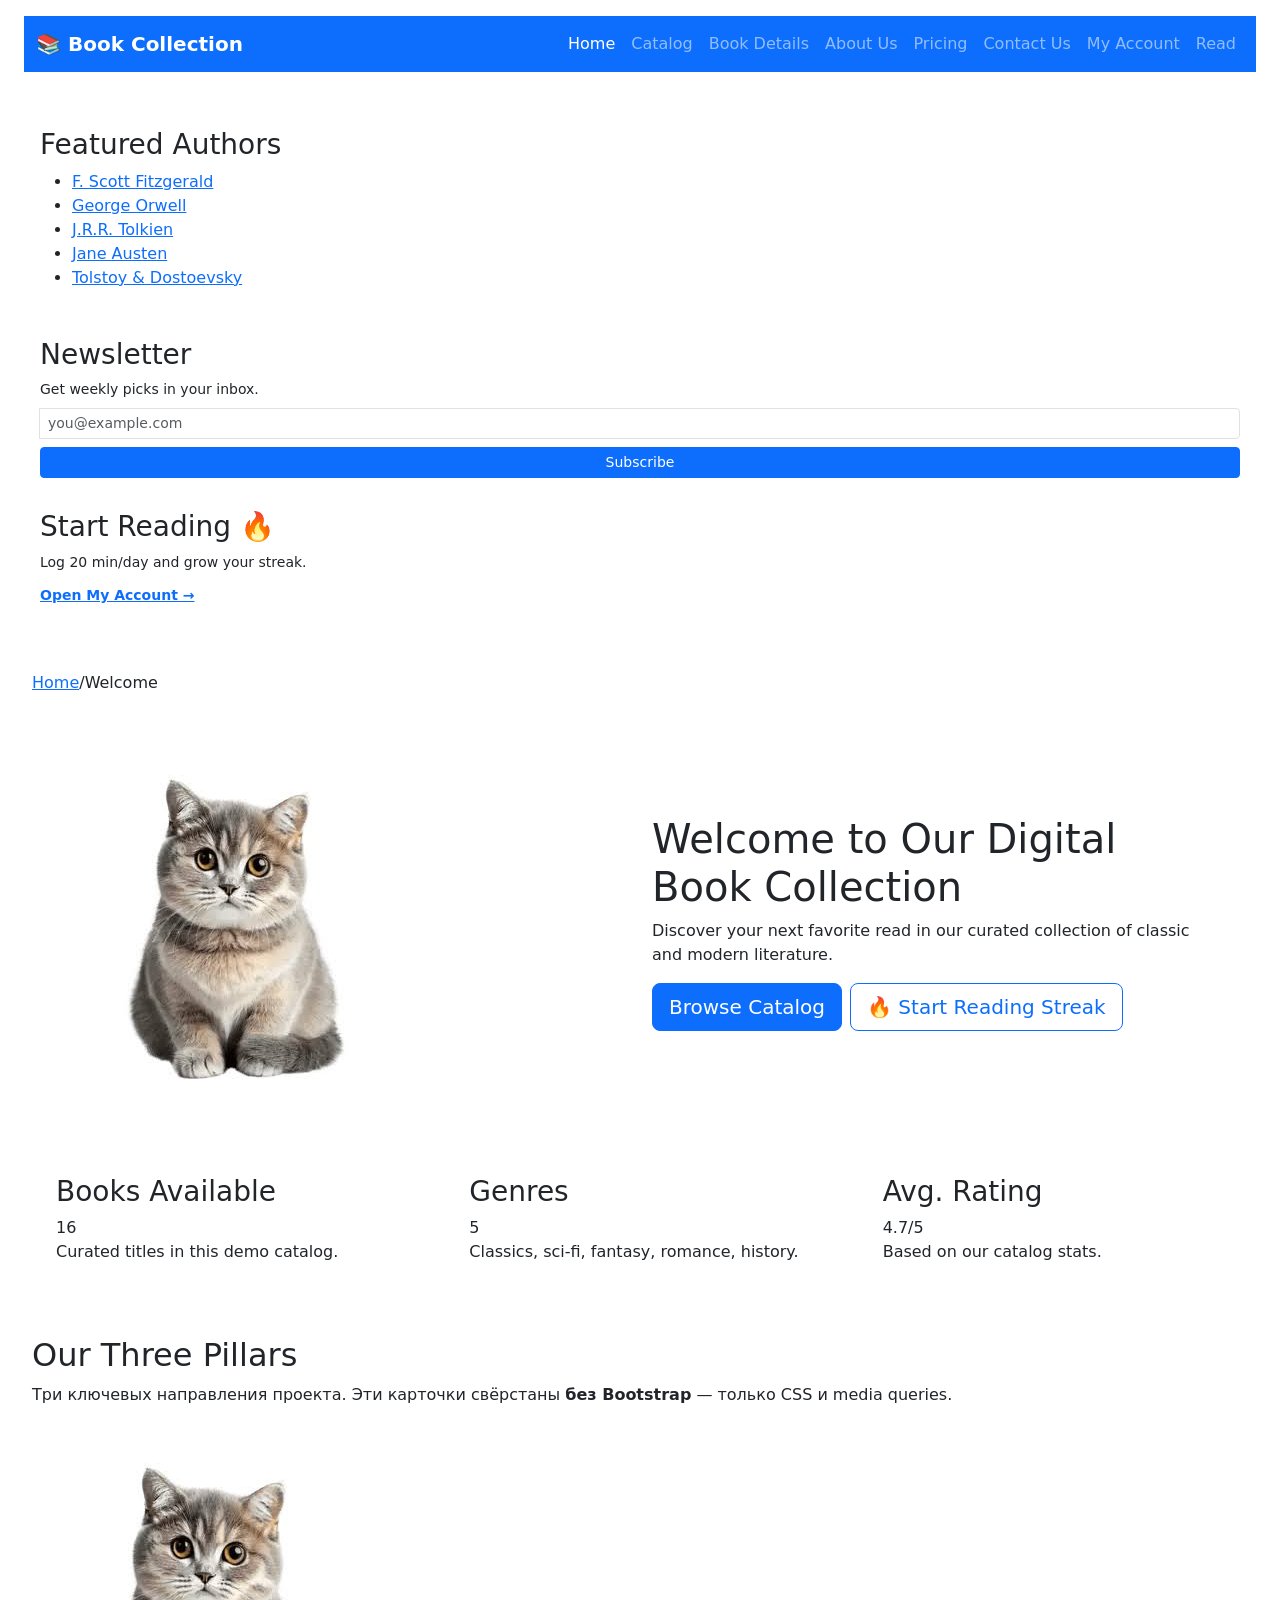
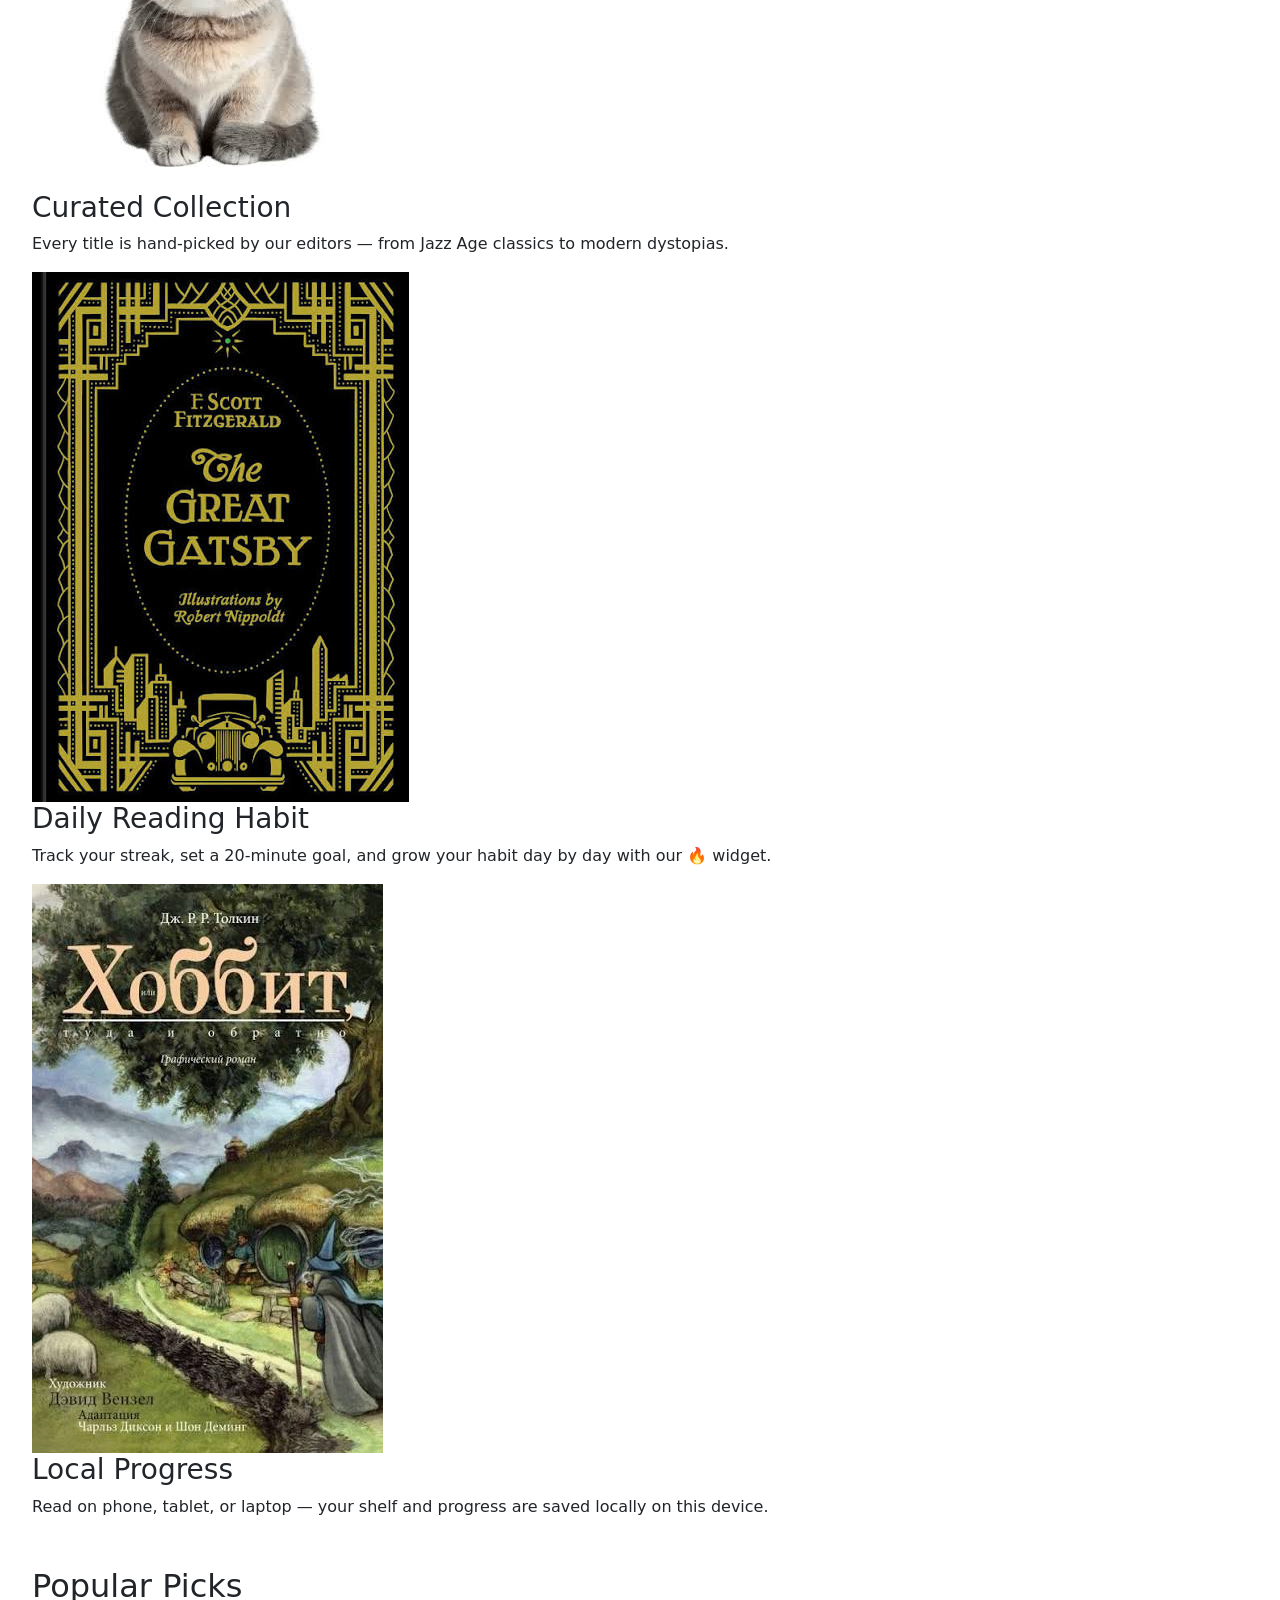
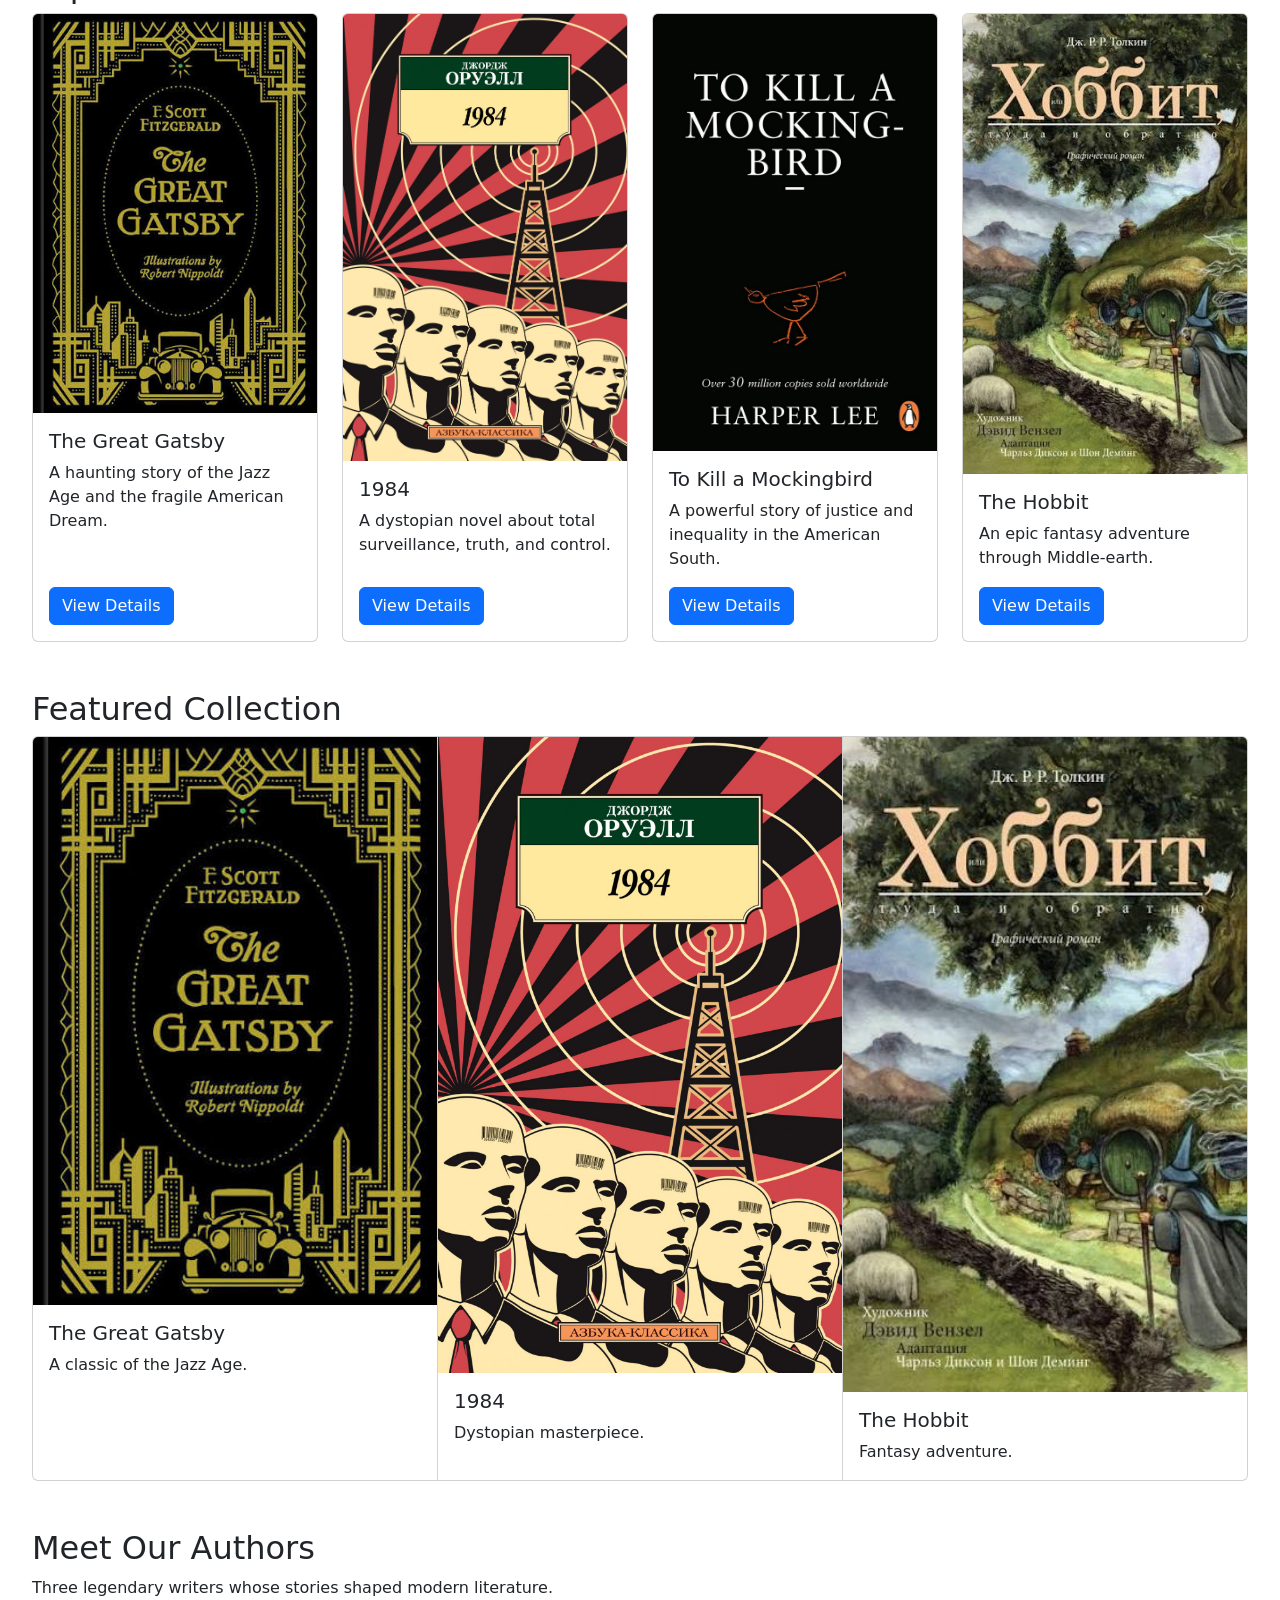
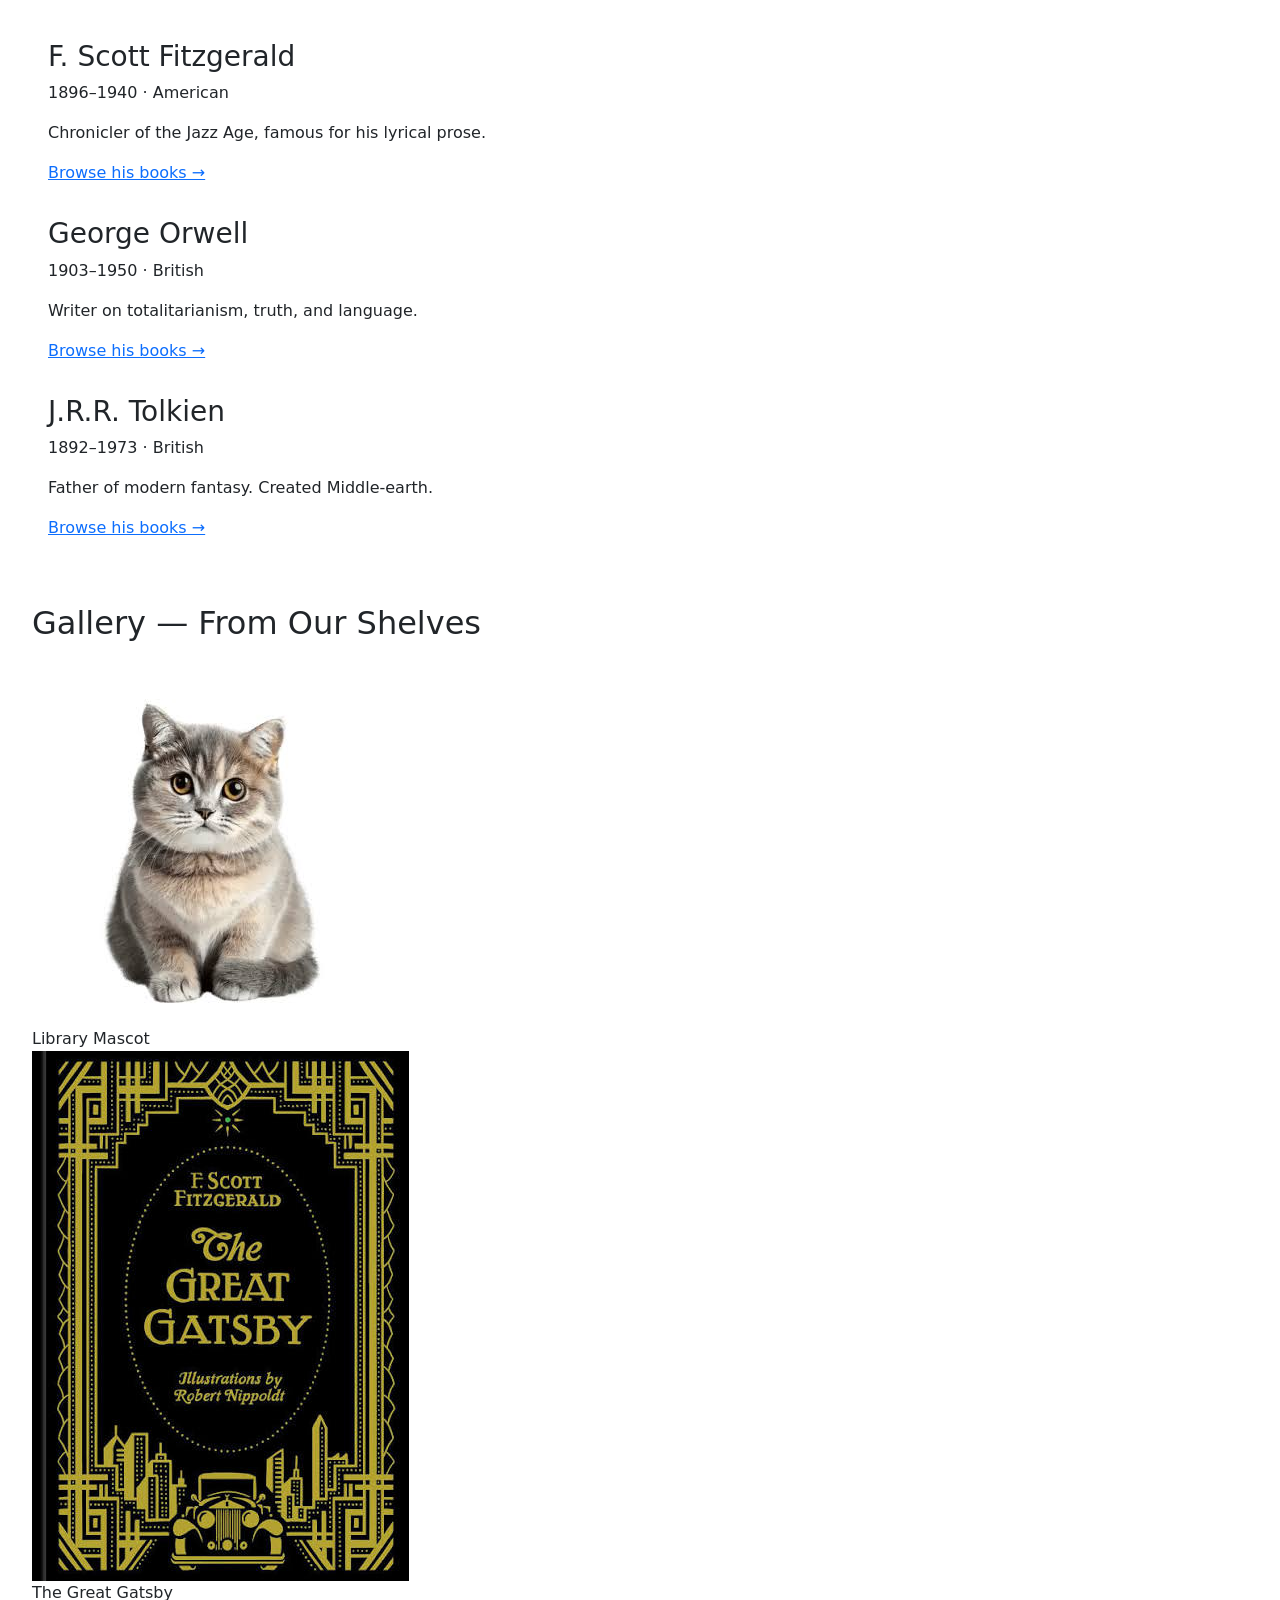
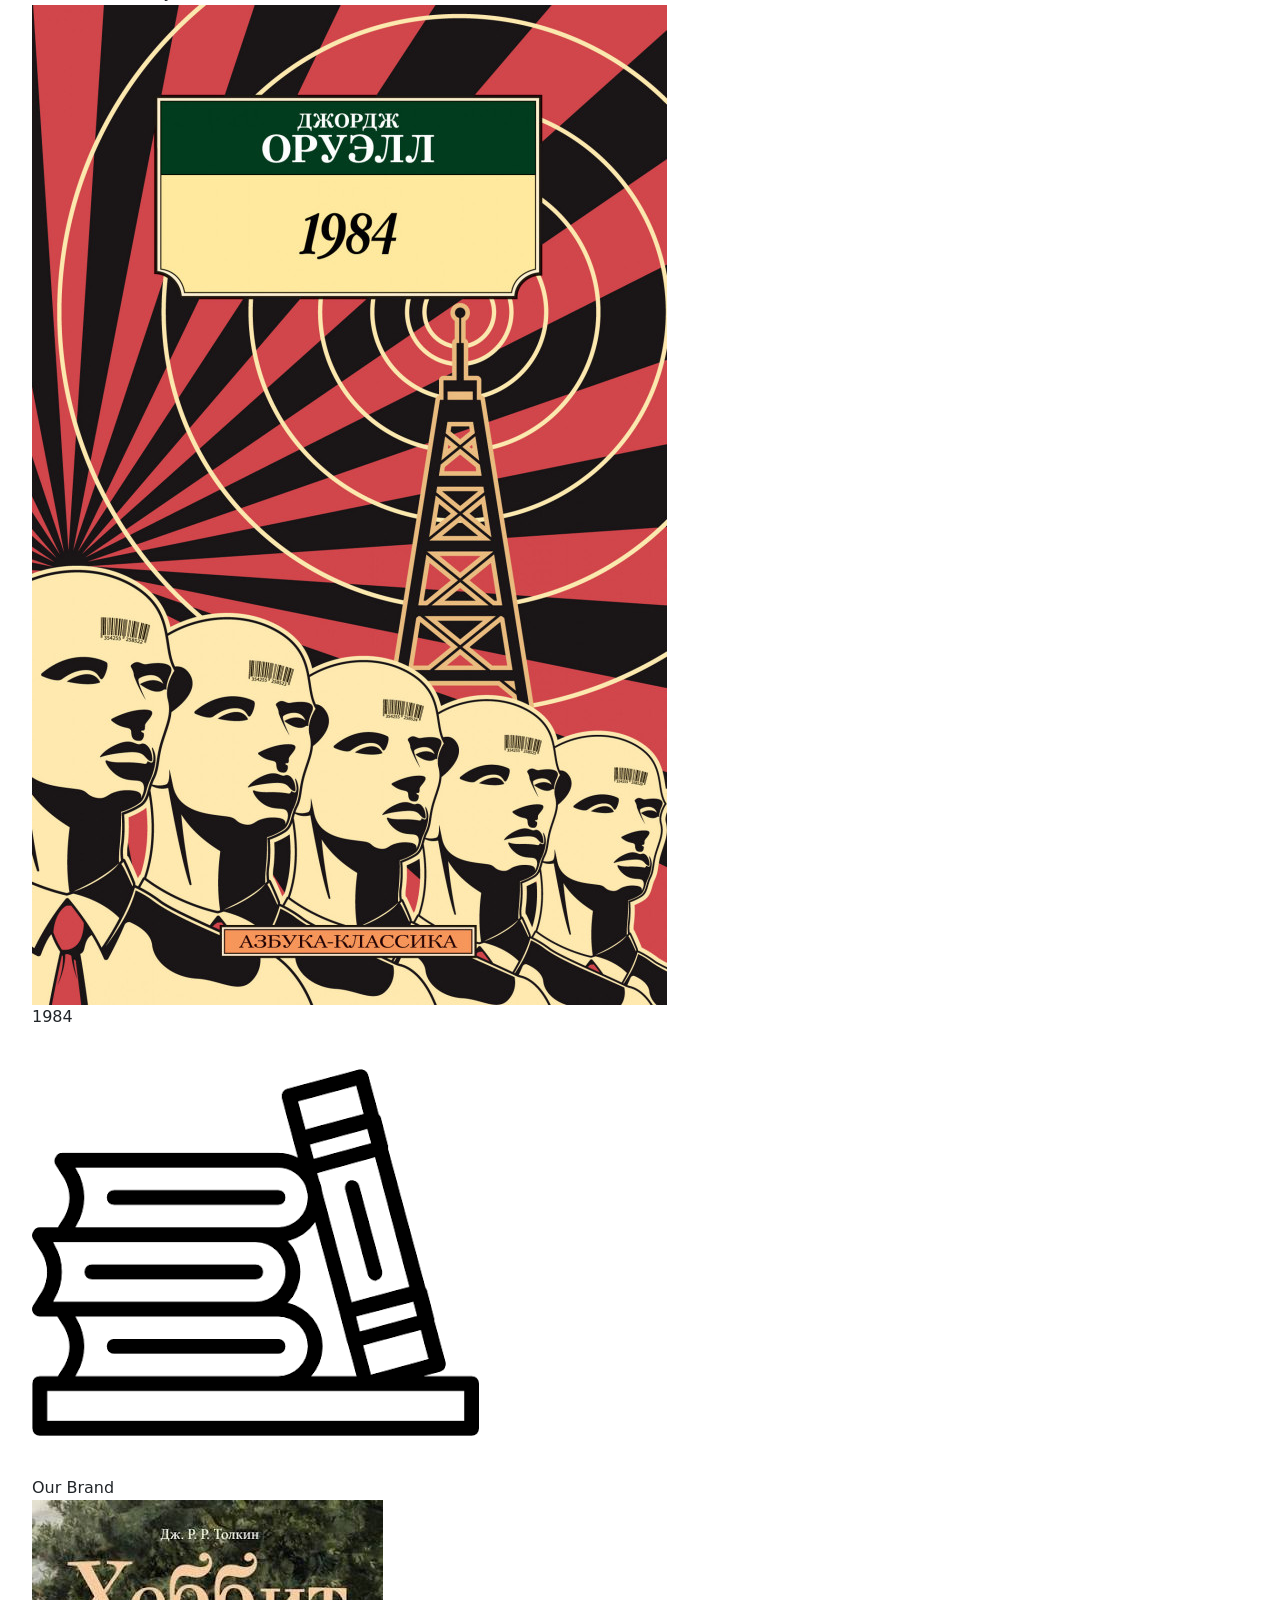
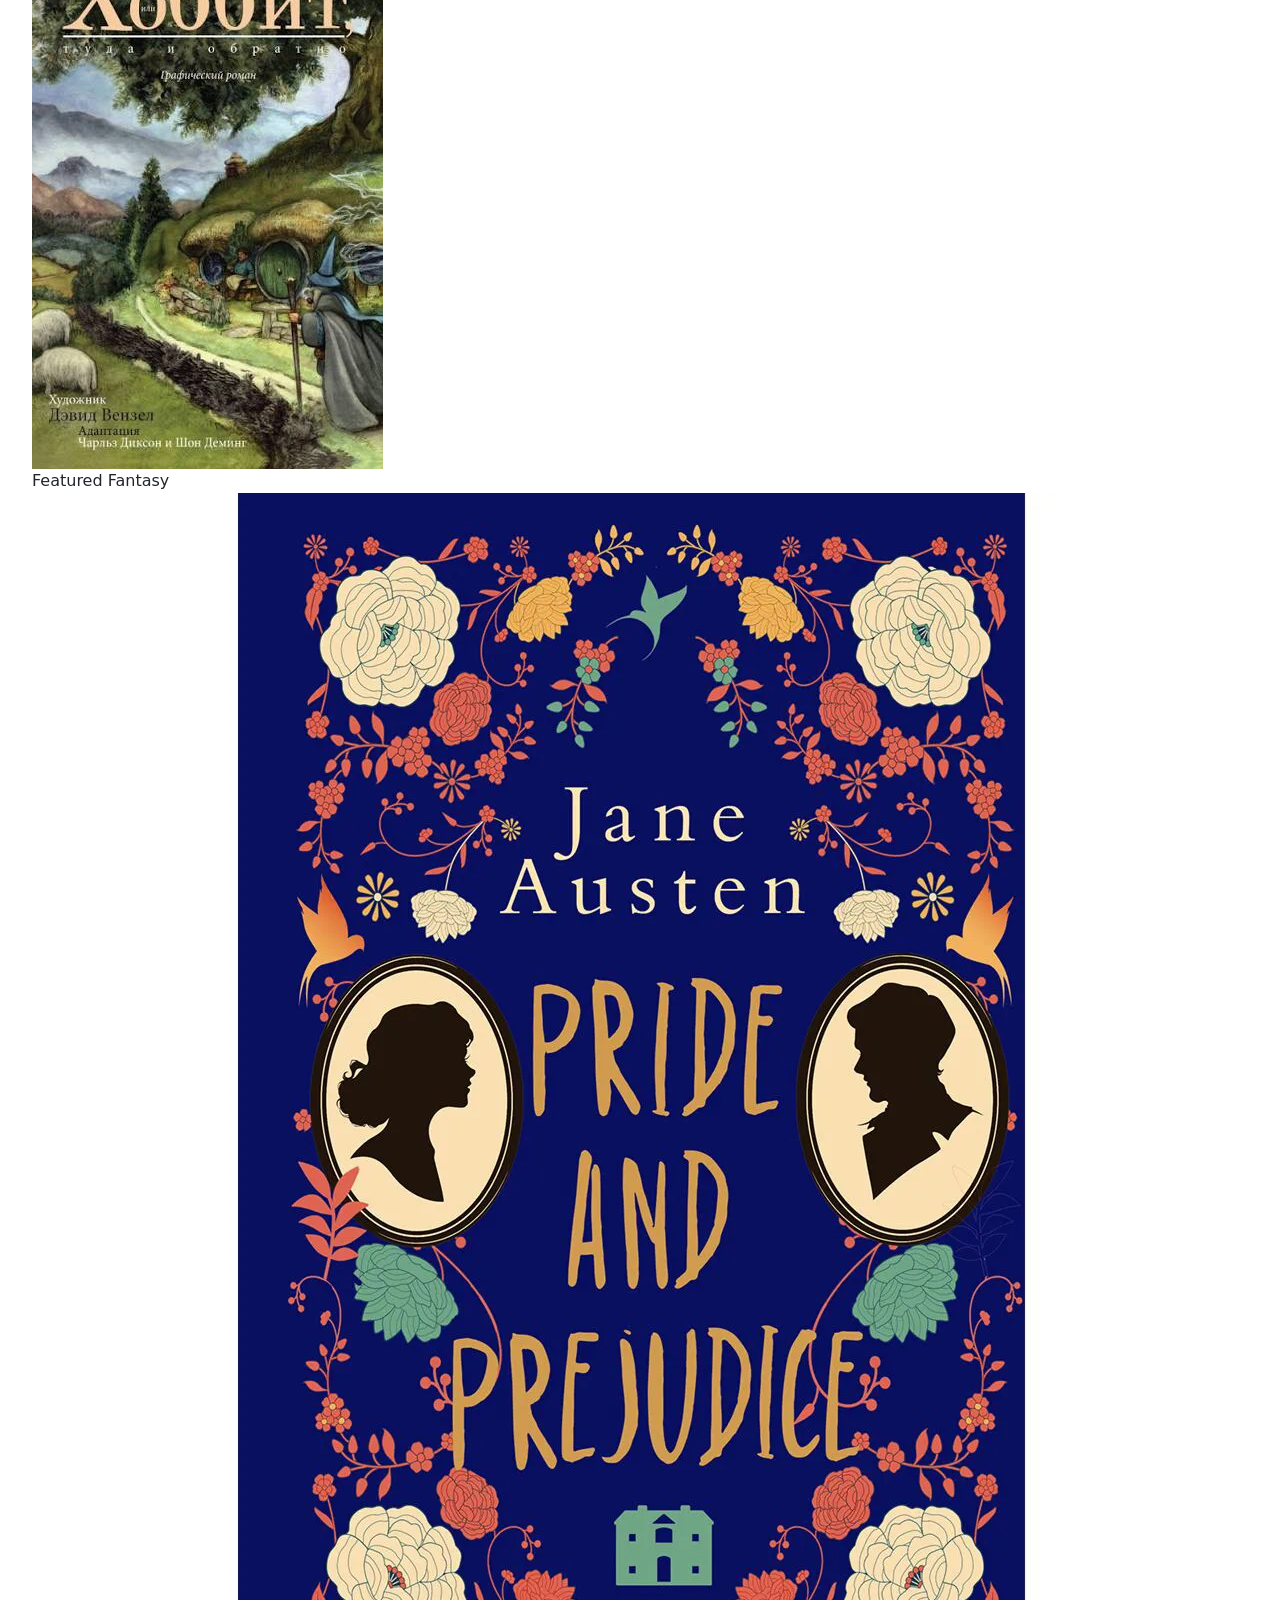
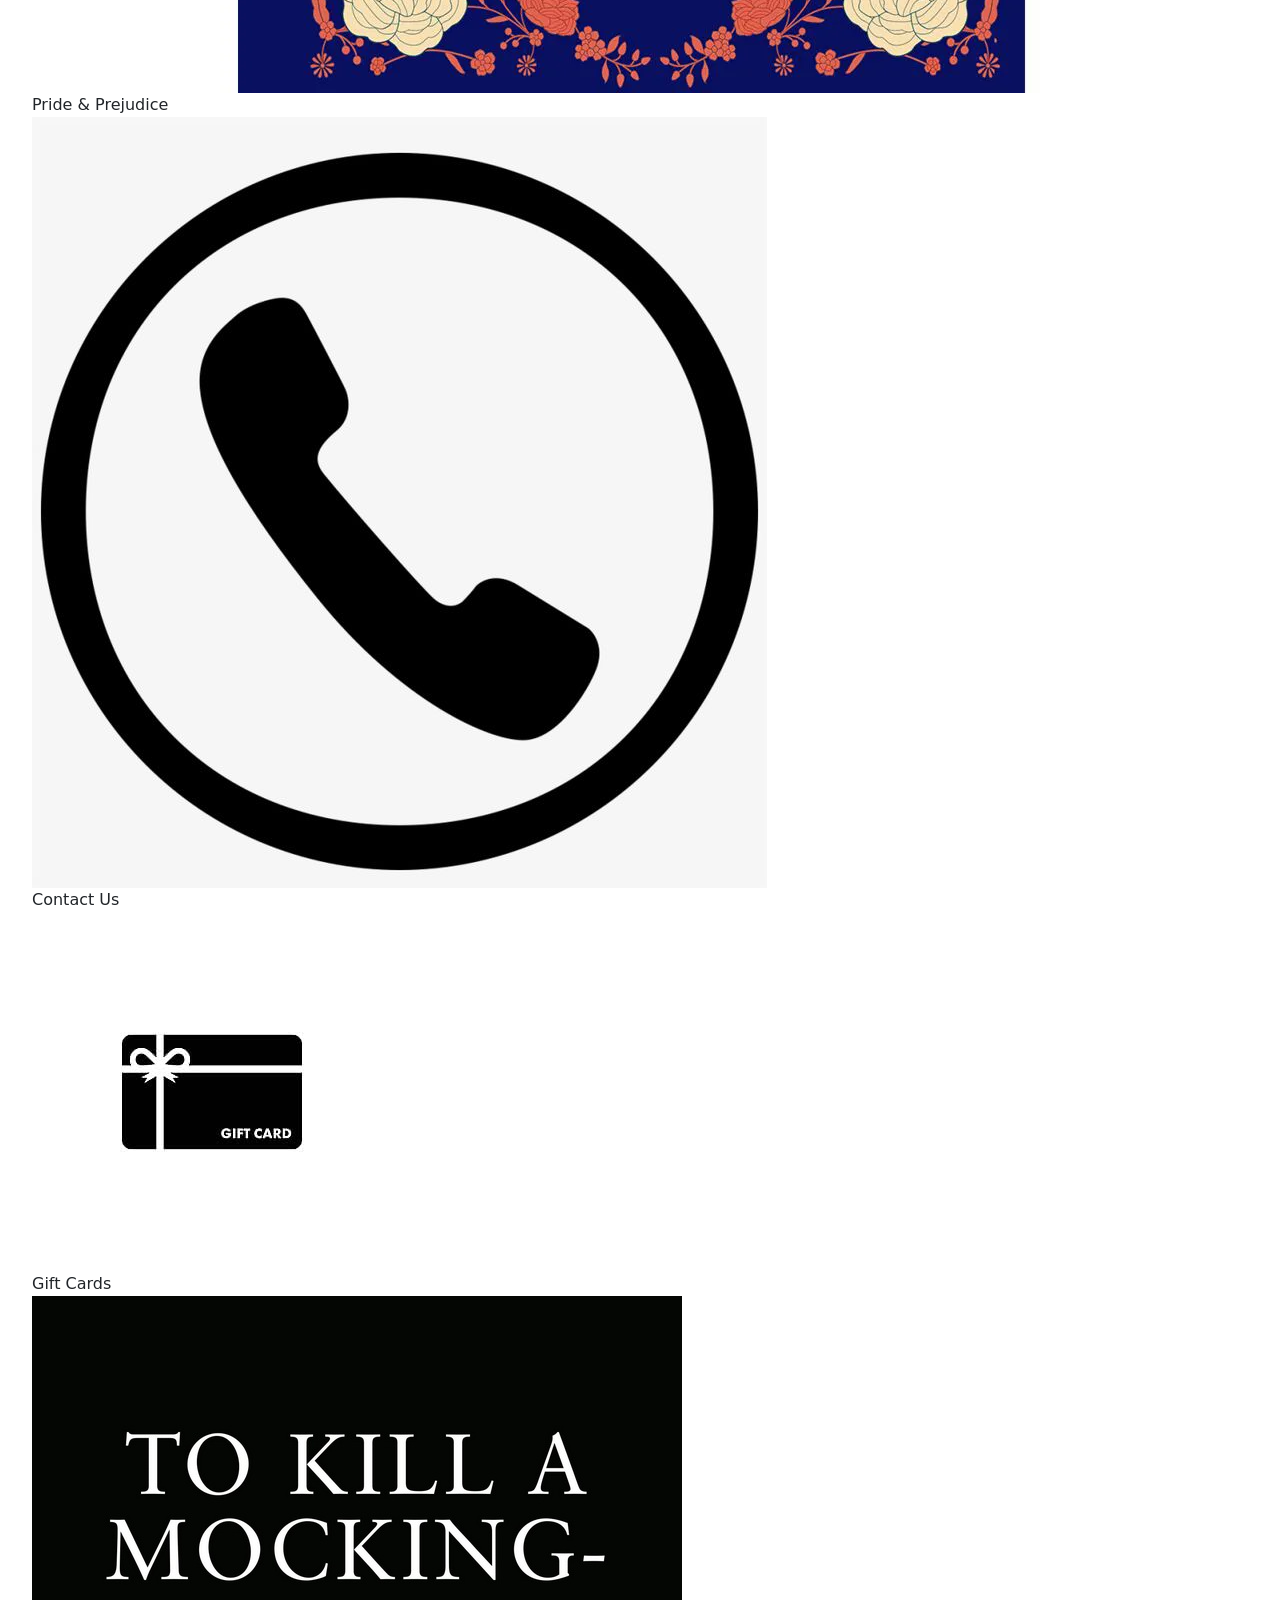
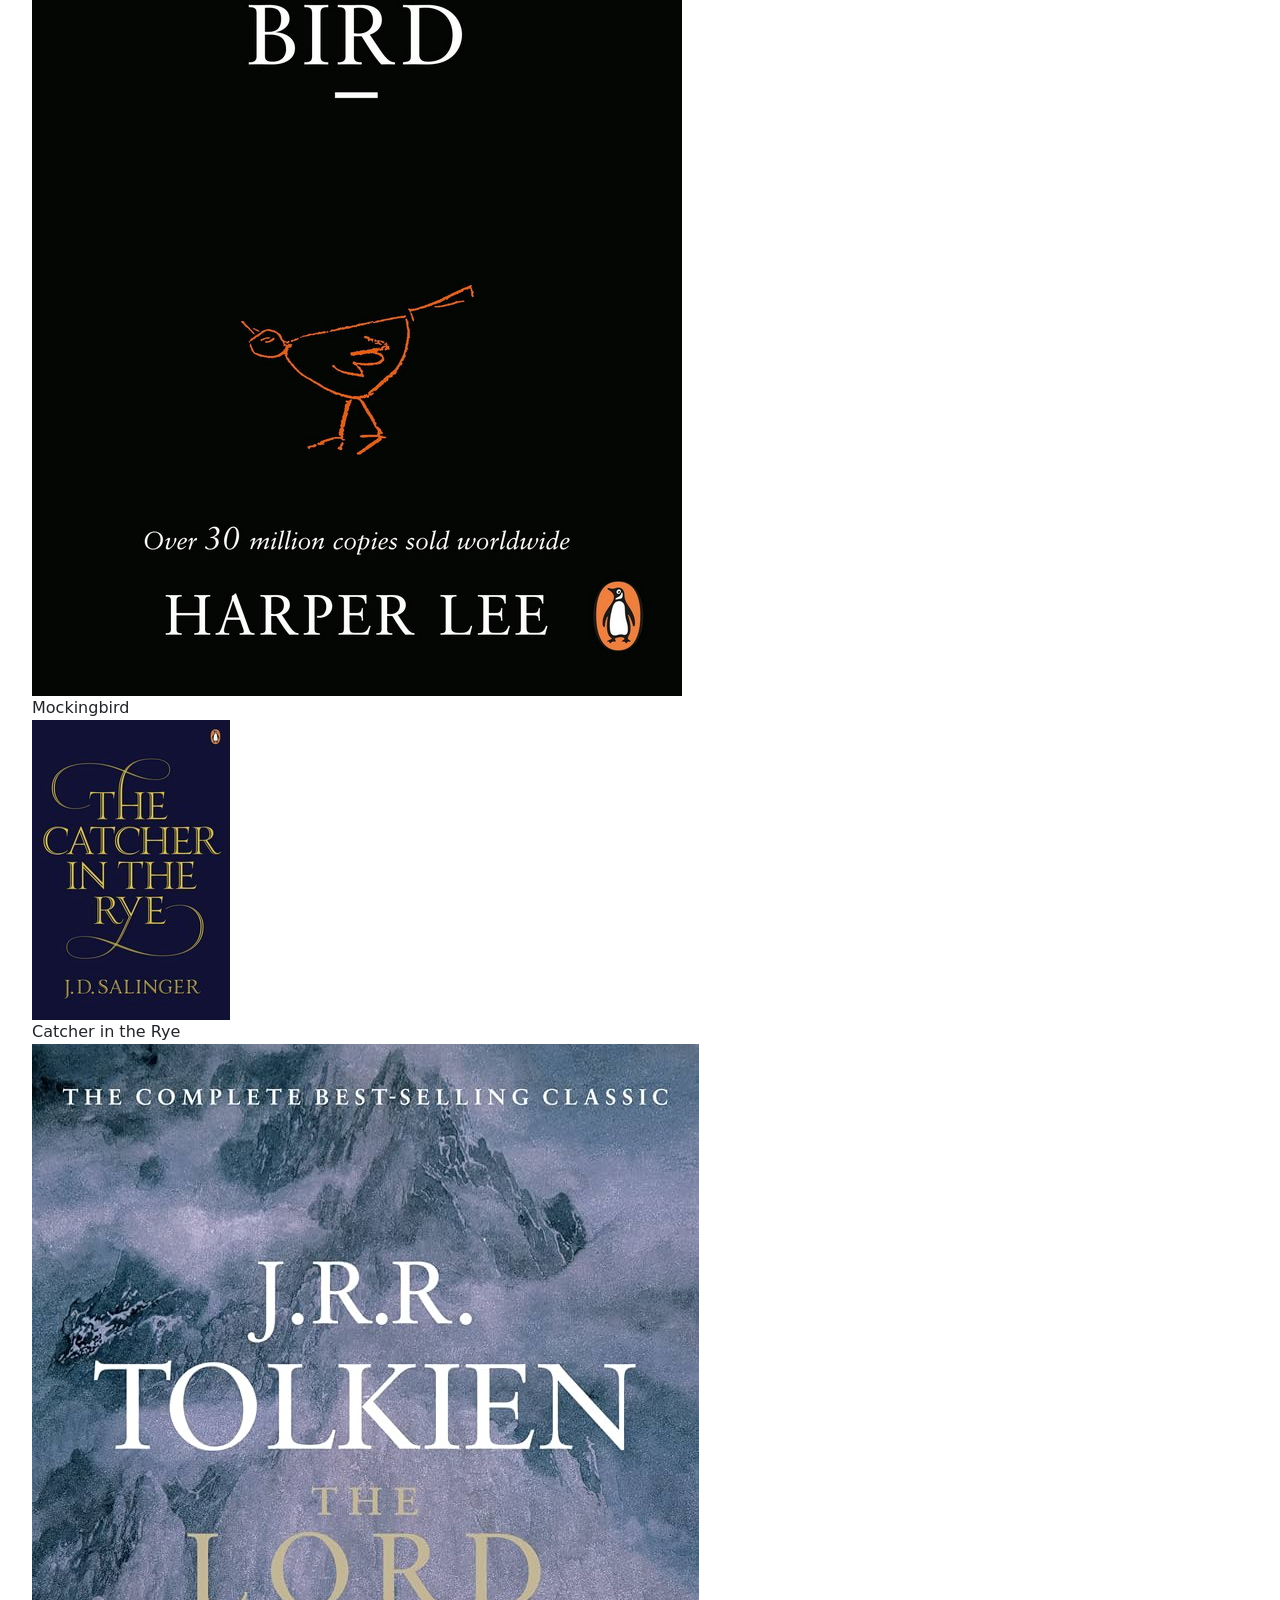
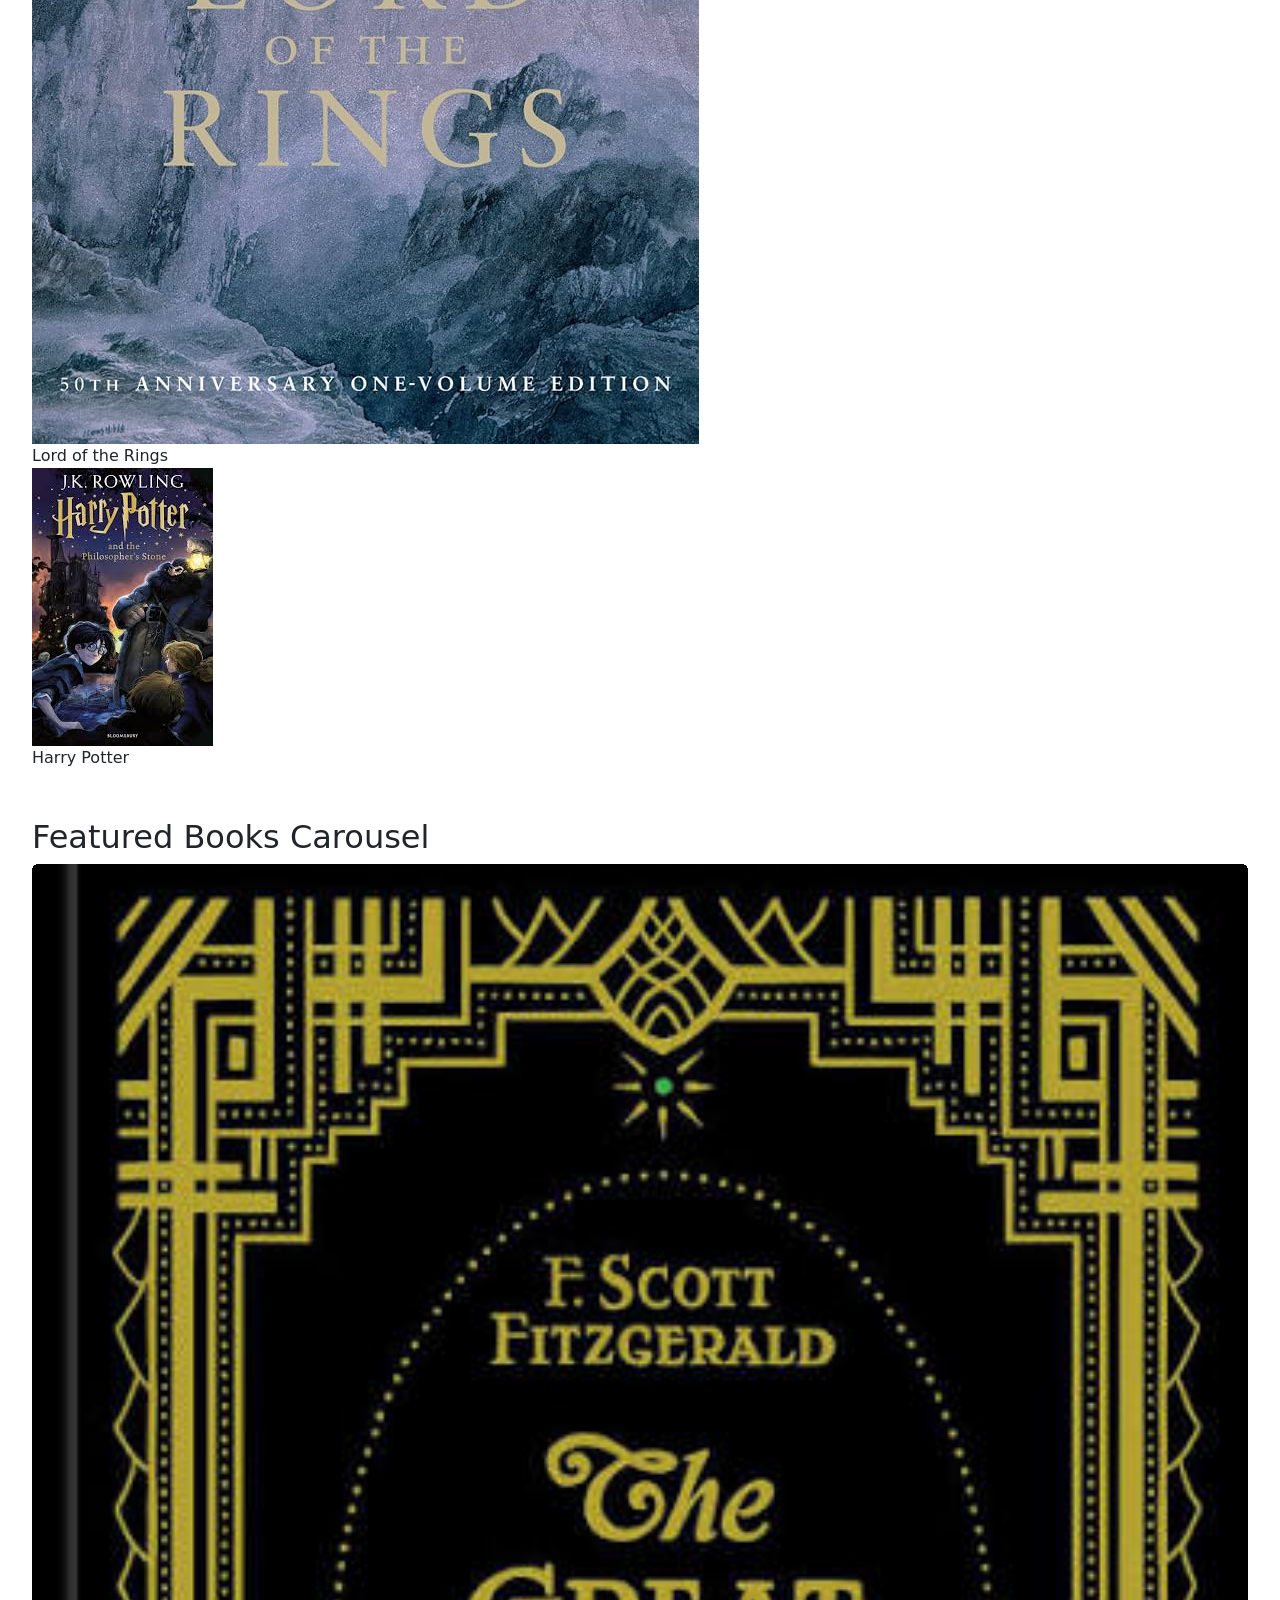
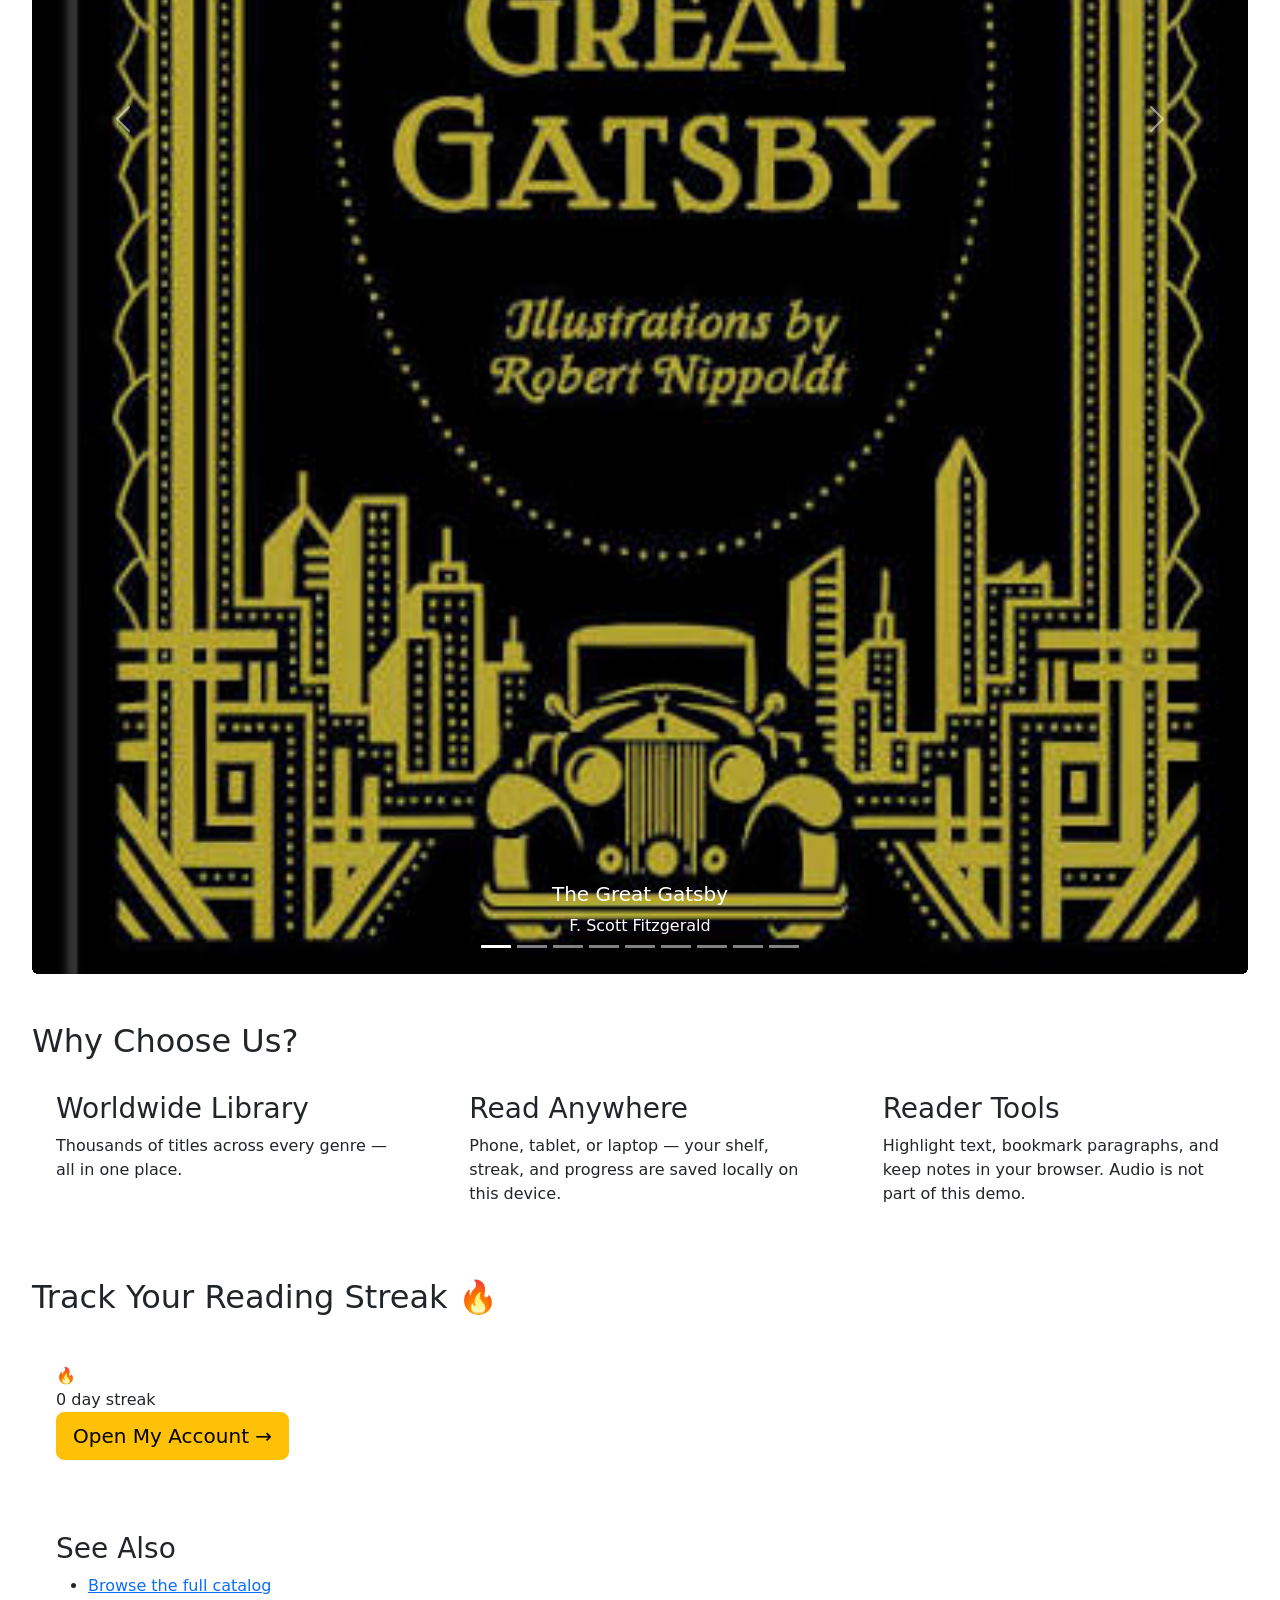
==== commit a162c2b5: "Add files via upload" ====
--- a/index.html
+++ b/index.html
@@ -4,28 +4,24 @@
   <meta charset="UTF-8">
   <meta name="viewport" content="width=device-width, initial-scale=1.0">
   <title>Home — Digital Book Collection</title>
-  <!-- Bootstrap CSS подключается ПЕРВЫМ, чтобы твой style.css мог переопределять его -->
   <link href="https://cdn.jsdelivr.net/npm/bootstrap@5.3.2/dist/css/bootstrap.min.css" rel="stylesheet">
   <link rel="stylesheet" href="css/style.css">
 </head>
 <body>
-  <div class="page-grid">
-
-    <!-- ==================== HEADER (Bootstrap Navbar — Task 5) ==================== -->
-    <header id="main-header">
-      <nav class="navbar navbar-expand-lg navbar-dark w-100" style="background: linear-gradient(90deg, #0b2545 0%, #1e5a99 100%);">
+  <div class="page-grid mx-auto">
+
+    <header id="main-header" class="px-3 px-lg-4 py-3">
+      <nav class="navbar navbar-expand-lg navbar-dark bg-primary w-100" aria-label="Main navigation">
         <div class="container-fluid">
           <a class="navbar-brand" href="index.html">
             <span class="fw-bold">📚 Book Collection</span>
           </a>
-
           <button class="navbar-toggler" type="button"
                   data-bs-toggle="collapse" data-bs-target="#navbarMain"
                   aria-controls="navbarMain" aria-expanded="false"
                   aria-label="Toggle navigation">
             <span class="navbar-toggler-icon"></span>
           </button>
-
           <div class="collapse navbar-collapse" id="navbarMain">
             <ul class="navbar-nav ms-auto mb-2 mb-lg-0">
               <li class="nav-item"><a class="nav-link active" aria-current="page" href="index.html">Home</a></li>
@@ -42,10 +38,9 @@
       </nav>
     </header>
 
-    <!-- ==================== SIDEBAR ==================== -->
-    <aside class="sidebar">
-      <div class="sidebar-block">
-        <h3>Featured Authors</h3>
+    <aside class="sidebar p-3 p-lg-4">
+      <div class="sidebar-block p-3">
+        <h3 class="mb-2">Featured Authors</h3>
         <ul>
           <li><a href="#authors">F. Scott Fitzgerald</a></li>
           <li><a href="#authors">George Orwell</a></li>
@@ -55,183 +50,184 @@
         </ul>
       </div>
 
-      <div class="sidebar-block">
-        <h3>Newsletter</h3>
+      <div class="sidebar-block p-3">
+        <h3 class="mb-2">Newsletter</h3>
         <p class="small mb-2">Get weekly picks in your inbox.</p>
         <form id="newsletter-form" action="#" method="post" class="p-0 m-0 border-0 shadow-none w-100">
-          <input type="email" placeholder="you@example.com" required>
-          <button type="submit">Subscribe</button>
+          <div class="input-group input-group-sm mb-2">
+            <label for="nl-email" class="visually-hidden">Email</label>
+            <input type="email" class="form-control" id="nl-email" placeholder="you@example.com" required>
+          </div>
+          <button type="submit" class="btn btn-primary btn-sm w-100">Subscribe</button>
         </form>
       </div>
 
-      <div class="sidebar-block">
-        <h3>Start Reading 🔥</h3>
+      <div class="sidebar-block p-3">
+        <h3 class="mb-2">Start Reading 🔥</h3>
         <p class="small mb-2">Log 20 min/day and grow your streak.</p>
         <a href="7account.html" class="small fw-semibold d-inline-block mt-1">Open My Account →</a>
       </div>
     </aside>
 
-    <!-- ==================== MAIN CONTENT ==================== -->
-    <main class="main-content">
-      <div class="container-fluid px-0">
-        <p class="breadcrumb"><a href="index.html">Home</a> / <span>Welcome</span></p>
-
-        <!-- ============ HERO (Bootstrap Grid — Task 3) ============ -->
-        <section class="hero d-block mb-4">
+    <main class="main-content p-3 p-lg-4">
+      <div class="container-fluid px-0 px-sm-2">
+        <p class="breadcrumb mb-2"><a href="index.html">Home</a> / <span>Welcome</span></p>
+
+        <section class="hero p-4 my-4 mt-lg-4">
           <div class="row g-4 align-items-center">
-            <div class="col-lg-6 col-md-6">
+            <div class="col-12 col-sm-6 col-md-6 col-lg-6">
               <img src="imgs/cat.jpg" alt="Library mascot cat in the bookstore welcome section" class="img-fluid rounded">
             </div>
-            <div class="col-lg-6 col-md-6">
+            <div class="col-12 col-sm-6 col-md-6 col-lg-6">
               <h1>Welcome to Our Digital Book Collection</h1>
-              <p>Discover your next favorite read in our curated collection of classic and modern literature. We bring together iconic masterpieces, modern bestsellers, and timeless stories for every book lover.</p>
-              <div class="hero-actions">
-                <a href="2catalog.html" class="hero-btn primary">Browse Catalog</a>
-                <a href="7account.html" class="hero-btn secondary">🔥 Start Reading Streak</a>
+              <p>Discover your next favorite read in our curated collection of classic and modern literature.</p>
+              <div class="hero-actions d-flex gap-2 flex-wrap mt-3">
+                <a href="2catalog.html" class="btn btn-primary btn-lg">Browse Catalog</a>
+                <a href="7account.html" class="btn btn-outline-primary btn-lg">🔥 Start Reading Streak</a>
               </div>
             </div>
           </div>
         </section>
 
-        <!-- ============ STATS CARDS (Bootstrap Grid) ============ -->
         <div class="row g-4 mb-4">
-          <div class="col-lg-4 col-md-6">
-            <div class="info-card h-100">
+          <div class="col-12 col-sm-6 col-md-6 col-lg-4">
+            <div class="info-card h-100 p-4">
               <h3>Books Available</h3>
               <span class="big-number">16</span>
-              <p>Curated titles in this demo catalog.</p>
-            </div>
-          </div>
-          <div class="col-lg-4 col-md-6">
-            <div class="info-card h-100">
+              <p class="mb-0">Curated titles in this demo catalog.</p>
+            </div>
+          </div>
+          <div class="col-12 col-sm-6 col-md-6 col-lg-4">
+            <div class="info-card h-100 p-4">
               <h3>Genres</h3>
               <span class="big-number">5</span>
-              <p>Classics, sci-fi, fantasy, romance, history.</p>
-            </div>
-          </div>
-          <div class="col-lg-4 col-md-6">
-            <div class="info-card h-100">
+              <p class="mb-0">Classics, sci-fi, fantasy, romance, history.</p>
+            </div>
+          </div>
+          <div class="col-12 col-sm-6 col-md-6 col-lg-4">
+            <div class="info-card h-100 p-4">
               <h3>Avg. Rating</h3>
               <span class="big-number">4.7/5</span>
-              <p>Based on our catalog stats.</p>
-            </div>
-          </div>
-        </div>
-
-        <!-- ============ FEATURED CATEGORIES ============ -->
-        <h2>Featured Categories</h2>
-        <ul>
-          <li><a href="2catalog.html#classics">Classic Literature</a></li>
-          <li><a href="2catalog.html#fantasy">Science Fiction &amp; Fantasy</a></li>
-          <li><a href="2catalog.html#history">Biographies &amp; History</a></li>
-          <li><a href="2catalog.html#romance">Modern Bestsellers</a></li>
-        </ul>
-
-        <!-- ============ POPULAR PICKS (Bootstrap Cards — Task 8) ============ -->
-        <h2>Popular Picks</h2>
+              <p class="mb-0">Based on our catalog stats.</p>
+            </div>
+          </div>
+        </div>
+
+        <h2 class="mt-4 mt-lg-5">Our Three Pillars</h2>
+        <p>Три ключевых направления проекта. Эти карточки свёрстаны <strong>без Bootstrap</strong> — только CSS и media queries.</p>
+
+        <div class="custom-card-row my-4">
+          <article class="custom-card">
+            <img src="imgs/cat.jpg" alt="Friendly library mascot">
+            <h3>Curated Collection</h3>
+            <p>Every title is hand-picked by our editors — from Jazz Age classics to modern dystopias.</p>
+          </article>
+          <article class="custom-card">
+            <img src="imgs/gatsby.jpg" alt="The Great Gatsby book cover">
+            <h3>Daily Reading Habit</h3>
+            <p>Track your streak, set a 20-minute goal, and grow your habit day by day with our 🔥 widget.</p>
+          </article>
+          <article class="custom-card">
+            <img src="imgs/hobbit.jpg" alt="The Hobbit book cover">
+            <h3>Local Progress</h3>
+            <p>Read on phone, tablet, or laptop — your shelf and progress are saved locally on this device.</p>
+          </article>
+        </div>
+
+        <h2 class="mt-4 mt-lg-5">Popular Picks</h2>
         <div class="row g-4 mb-4">
-
-          <div class="col-lg-3 col-md-6">
+          <div class="col-12 col-sm-6 col-md-6 col-lg-3">
             <div class="card h-100">
               <img src="imgs/gatsby.jpg" alt="The Great Gatsby book cover" class="card-img-top">
               <div class="card-body d-flex flex-column">
-                <h3 class="card-title">The Great Gatsby</h3>
+                <h5 class="card-title">The Great Gatsby</h5>
                 <p class="card-text flex-grow-1">A haunting story of the Jazz Age and the fragile American Dream.</p>
                 <a href="3product.html#gatsby" class="btn btn-primary align-self-start">View Details</a>
               </div>
             </div>
           </div>
-
-          <div class="col-lg-3 col-md-6">
+          <div class="col-12 col-sm-6 col-md-6 col-lg-3">
             <div class="card h-100">
               <img src="imgs/1984.jpg" alt="1984 book cover" class="card-img-top">
               <div class="card-body d-flex flex-column">
-                <h3 class="card-title">1984</h3>
+                <h5 class="card-title">1984</h5>
                 <p class="card-text flex-grow-1">A dystopian novel about total surveillance, truth, and control.</p>
                 <a href="3product.html#1984" class="btn btn-primary align-self-start">View Details</a>
               </div>
             </div>
           </div>
-
-          <div class="col-lg-3 col-md-6">
+          <div class="col-12 col-sm-6 col-md-6 col-lg-3">
             <div class="card h-100">
               <img src="imgs/mockingbird.jpg" alt="To Kill a Mockingbird book cover" class="card-img-top">
               <div class="card-body d-flex flex-column">
-                <h3 class="card-title">To Kill a Mockingbird</h3>
+                <h5 class="card-title">To Kill a Mockingbird</h5>
                 <p class="card-text flex-grow-1">A powerful story of justice and inequality in the American South.</p>
                 <a href="3product.html#mockingbird" class="btn btn-primary align-self-start">View Details</a>
               </div>
             </div>
           </div>
-
-          <div class="col-lg-3 col-md-6">
+          <div class="col-12 col-sm-6 col-md-6 col-lg-3">
             <div class="card h-100">
               <img src="imgs/hobbit.jpg" alt="The Hobbit book cover" class="card-img-top">
               <div class="card-body d-flex flex-column">
-                <h3 class="card-title">The Hobbit</h3>
+                <h5 class="card-title">The Hobbit</h5>
                 <p class="card-text flex-grow-1">An epic fantasy adventure through Middle-earth.</p>
                 <a href="3product.html#hobbit" class="btn btn-primary align-self-start">View Details</a>
               </div>
             </div>
           </div>
-
-        </div>
-
-        <!-- ============ AUTHORS ============ -->
-        <h2 id="authors">Meet Our Authors</h2>
-        <p>Five legendary writers whose stories shaped modern literature. Click any author to browse their books in our catalog.</p>
-
-        <div class="author-grid">
-          <div class="author-card">
+        </div>
+
+        <h2 class="mt-4 mt-lg-5">Featured Collection</h2>
+        <div class="card-group mb-4">
+          <div class="card">
+            <img src="imgs/gatsby.jpg" class="card-img-top" alt="The Great Gatsby">
+            <div class="card-body">
+              <h5 class="card-title">The Great Gatsby</h5>
+              <p class="card-text">A classic of the Jazz Age.</p>
+            </div>
+          </div>
+          <div class="card">
+            <img src="imgs/1984.jpg" class="card-img-top" alt="1984">
+            <div class="card-body">
+              <h5 class="card-title">1984</h5>
+              <p class="card-text">Dystopian masterpiece.</p>
+            </div>
+          </div>
+          <div class="card">
+            <img src="imgs/hobbit.jpg" class="card-img-top" alt="The Hobbit">
+            <div class="card-body">
+              <h5 class="card-title">The Hobbit</h5>
+              <p class="card-text">Fantasy adventure.</p>
+            </div>
+          </div>
+        </div>
+
+        <h2 id="authors" class="mt-4 mt-lg-5">Meet Our Authors</h2>
+        <p>Three legendary writers whose stories shaped modern literature.</p>
+        <div class="author-grid my-4">
+          <div class="author-card p-3">
             <h3>F. Scott Fitzgerald</h3>
             <p class="author-meta">1896–1940 · American</p>
-            <p>Chronicler of the Jazz Age, famous for his lyrical prose and critique of the American Dream.</p>
-            <ul><li>The Great Gatsby</li></ul>
+            <p>Chronicler of the Jazz Age, famous for his lyrical prose.</p>
             <a href="2catalog.html#classics" class="author-link">Browse his books →</a>
           </div>
-          <div class="author-card">
+          <div class="author-card p-3">
             <h3>George Orwell</h3>
             <p class="author-meta">1903–1950 · British</p>
-            <p>Writer on totalitarianism, truth, and language. His dystopias remain essential reading.</p>
-            <ul><li>1984</li><li>Animal Farm</li></ul>
+            <p>Writer on totalitarianism, truth, and language.</p>
             <a href="2catalog.html#scifi" class="author-link">Browse his books →</a>
           </div>
-          <div class="author-card">
+          <div class="author-card p-3">
             <h3>J.R.R. Tolkien</h3>
             <p class="author-meta">1892–1973 · British</p>
-            <p>Father of modern fantasy. Created Middle-earth, its languages, and its legends.</p>
-            <ul><li>The Hobbit</li><li>The Lord of the Rings</li></ul>
+            <p>Father of modern fantasy. Created Middle-earth.</p>
             <a href="2catalog.html#fantasy" class="author-link">Browse his books →</a>
           </div>
-          <div class="author-card">
-            <h3>Jane Austen</h3>
-            <p class="author-meta">1775–1817 · British</p>
-            <p>Master of wit and social observation. Her romances dissect class, marriage, and manners.</p>
-            <ul><li>Pride and Prejudice</li></ul>
-            <a href="2catalog.html#romance" class="author-link">Browse her books →</a>
-          </div>
-          <div class="author-card">
-            <h3>Tolstoy &amp; Dostoevsky</h3>
-            <p class="author-meta">19th century · Russian</p>
-            <p>Two giants of Russian literature — one epic and moral, the other psychological and dark.</p>
-            <ul>
-              <li>War and Peace (Tolstoy)</li>
-              <li>Crime and Punishment (Dostoevsky)</li>
-            </ul>
-            <a href="2catalog.html#history" class="author-link">Browse their books →</a>
-          </div>
-        </div>
-
-        <!-- ============ AUTHOR SPOTLIGHT ============ -->
-        <h2>Author Spotlight</h2>
-        <div class="quote-card">
-          <strong>George Orwell</strong> — born 1903, author of <em>1984</em> and <em>Animal Farm</em>. His work explores totalitarianism, truth, and language.
-          <br><a href="2catalog.html#scifi">Browse Orwell's books →</a>
-        </div>
-
-        <!-- ============ GALLERY (CSS Grid — Task 4 из асайна 2) ============ -->
-        <h2>Gallery — From Our Shelves</h2>
-        <div class="gallery">
+        </div>
+
+        <h2 class="mt-4 mt-lg-5">Gallery — From Our Shelves</h2>
+        <div class="gallery my-4">
           <div class="gallery-item"><img src="imgs/cat.jpg" alt="Library mascot cat"><div class="caption">Library Mascot</div></div>
           <div class="gallery-item"><img src="imgs/gatsby.jpg" alt="The Great Gatsby cover"><div class="caption">The Great Gatsby</div></div>
           <div class="gallery-item"><img src="imgs/1984.jpg" alt="1984 cover"><div class="caption">1984</div></div>
@@ -246,10 +242,8 @@
           <div class="gallery-item"><img src="imgs/harry.jpg" alt="Harry Potter cover"><div class="caption">Harry Potter</div></div>
         </div>
 
-        <!-- ============ CAROUSEL (Bootstrap — Task 7) ============ -->
-        <h2>Featured Books Carousel</h2>
+        <h2 class="mt-4 mt-lg-5">Featured Books Carousel</h2>
         <div id="bookCarousel" class="carousel slide mb-5" data-bs-ride="carousel">
-          <!-- Indicators -->
           <div class="carousel-indicators">
             <button type="button" data-bs-target="#bookCarousel" data-bs-slide-to="0" class="active" aria-current="true" aria-label="Slide 1"></button>
             <button type="button" data-bs-target="#bookCarousel" data-bs-slide-to="1" aria-label="Slide 2"></button>
@@ -261,75 +255,44 @@
             <button type="button" data-bs-target="#bookCarousel" data-bs-slide-to="7" aria-label="Slide 8"></button>
             <button type="button" data-bs-target="#bookCarousel" data-bs-slide-to="8" aria-label="Slide 9"></button>
           </div>
-
-          <!-- Slides (9 штук по заданию) -->
           <div class="carousel-inner rounded">
             <div class="carousel-item active">
-              <img src="imgs/gatsby.jpg" class="d-block w-100" alt="The Great Gatsby" style="height: 400px; object-fit: cover;">
-              <div class="carousel-caption d-none d-md-block">
-                <h5>The Great Gatsby</h5>
-                <p>F. Scott Fitzgerald</p>
-              </div>
-            </div>
-            <div class="carousel-item">
-              <img src="imgs/1984.jpg" class="d-block w-100" alt="1984" style="height: 400px; object-fit: cover;">
-              <div class="carousel-caption d-none d-md-block">
-                <h5>1984</h5>
-                <p>George Orwell</p>
-              </div>
-            </div>
-            <div class="carousel-item">
-              <img src="imgs/mockingbird.jpg" class="d-block w-100" alt="To Kill a Mockingbird" style="height: 400px; object-fit: cover;">
-              <div class="carousel-caption d-none d-md-block">
-                <h5>To Kill a Mockingbird</h5>
-                <p>Harper Lee</p>
-              </div>
-            </div>
-            <div class="carousel-item">
-              <img src="imgs/hobbit.jpg" class="d-block w-100" alt="The Hobbit" style="height: 400px; object-fit: cover;">
-              <div class="carousel-caption d-none d-md-block">
-                <h5>The Hobbit</h5>
-                <p>J.R.R. Tolkien</p>
-              </div>
-            </div>
-            <div class="carousel-item">
-              <img src="imgs/pride.jpg" class="d-block w-100" alt="Pride and Prejudice" style="height: 400px; object-fit: cover;">
-              <div class="carousel-caption d-none d-md-block">
-                <h5>Pride and Prejudice</h5>
-                <p>Jane Austen</p>
-              </div>
-            </div>
-            <div class="carousel-item">
-              <img src="imgs/lotr.jpg" class="d-block w-100" alt="The Lord of the Rings" style="height: 400px; object-fit: cover;">
-              <div class="carousel-caption d-none d-md-block">
-                <h5>The Lord of the Rings</h5>
-                <p>J.R.R. Tolkien</p>
-              </div>
-            </div>
-            <div class="carousel-item">
-              <img src="imgs/harry.jpg" class="d-block w-100" alt="Harry Potter" style="height: 400px; object-fit: cover;">
-              <div class="carousel-caption d-none d-md-block">
-                <h5>Harry Potter &amp; the Philosopher's Stone</h5>
-                <p>J.K. Rowling</p>
-              </div>
-            </div>
-            <div class="carousel-item">
-              <img src="imgs/catcher.jpg" class="d-block w-100" alt="The Catcher in the Rye" style="height: 400px; object-fit: cover;">
-              <div class="carousel-caption d-none d-md-block">
-                <h5>The Catcher in the Rye</h5>
-                <p>J.D. Salinger</p>
-              </div>
-            </div>
-            <div class="carousel-item">
-              <img src="imgs/cat.jpg" class="d-block w-100" alt="Library Mascot" style="height: 400px; object-fit: cover;">
-              <div class="carousel-caption d-none d-md-block">
-                <h5>Library Mascot</h5>
-                <p>Book Collection</p>
-              </div>
-            </div>
-          </div>
-
-          <!-- Controls -->
+              <img src="imgs/gatsby.jpg" class="d-block w-100 carousel-img" alt="The Great Gatsby">
+              <div class="carousel-caption d-none d-md-block p-3"><h5>The Great Gatsby</h5><p class="mb-0">F. Scott Fitzgerald</p></div>
+            </div>
+            <div class="carousel-item">
+              <img src="imgs/1984.jpg" class="d-block w-100 carousel-img" alt="1984">
+              <div class="carousel-caption d-none d-md-block p-3"><h5>1984</h5><p class="mb-0">George Orwell</p></div>
+            </div>
+            <div class="carousel-item">
+              <img src="imgs/mockingbird.jpg" class="d-block w-100 carousel-img" alt="To Kill a Mockingbird">
+              <div class="carousel-caption d-none d-md-block p-3"><h5>To Kill a Mockingbird</h5><p class="mb-0">Harper Lee</p></div>
+            </div>
+            <div class="carousel-item">
+              <img src="imgs/hobbit.jpg" class="d-block w-100 carousel-img" alt="The Hobbit">
+              <div class="carousel-caption d-none d-md-block p-3"><h5>The Hobbit</h5><p class="mb-0">J.R.R. Tolkien</p></div>
+            </div>
+            <div class="carousel-item">
+              <img src="imgs/pride.jpg" class="d-block w-100 carousel-img" alt="Pride and Prejudice">
+              <div class="carousel-caption d-none d-md-block p-3"><h5>Pride and Prejudice</h5><p class="mb-0">Jane Austen</p></div>
+            </div>
+            <div class="carousel-item">
+              <img src="imgs/lotr.jpg" class="d-block w-100 carousel-img" alt="The Lord of the Rings">
+              <div class="carousel-caption d-none d-md-block p-3"><h5>The Lord of the Rings</h5><p class="mb-0">J.R.R. Tolkien</p></div>
+            </div>
+            <div class="carousel-item">
+              <img src="imgs/harry.jpg" class="d-block w-100 carousel-img" alt="Harry Potter">
+              <div class="carousel-caption d-none d-md-block p-3"><h5>Harry Potter</h5><p class="mb-0">J.K. Rowling</p></div>
+            </div>
+            <div class="carousel-item">
+              <img src="imgs/catcher.jpg" class="d-block w-100 carousel-img" alt="The Catcher in the Rye">
+              <div class="carousel-caption d-none d-md-block p-3"><h5>The Catcher in the Rye</h5><p class="mb-0">J.D. Salinger</p></div>
+            </div>
+            <div class="carousel-item">
+              <img src="imgs/cat.jpg" class="d-block w-100 carousel-img" alt="Library Mascot">
+              <div class="carousel-caption d-none d-md-block p-3"><h5>Library Mascot</h5><p class="mb-0">Book Collection</p></div>
+            </div>
+          </div>
           <button class="carousel-control-prev" type="button" data-bs-target="#bookCarousel" data-bs-slide="prev">
             <span class="carousel-control-prev-icon" aria-hidden="true"></span>
             <span class="visually-hidden">Previous</span>
@@ -340,81 +303,29 @@
           </button>
         </div>
 
-        <!-- ============ WHY CHOOSE US ============ -->
-        <h2>Why Choose Us?</h2>
+        <h2 class="mt-4 mt-lg-5">Why Choose Us?</h2>
         <div class="row g-4 mb-4">
-          <div class="col-lg-4 col-md-6">
-            <div class="info-card h-100">
-              <h3>Worldwide Library</h3>
-              <p>Thousands of titles across every genre — all in one place.</p>
-            </div>
-          </div>
-          <div class="col-lg-4 col-md-6">
-            <div class="info-card h-100">
-              <h3>Read Anywhere</h3>
-              <p>Phone, tablet, or laptop — your books follow you everywhere.</p>
-            </div>
-          </div>
-          <div class="col-lg-4 col-md-6">
-            <div class="info-card h-100">
-              <h3>Audiobooks Included</h3>
-              <p>Switch between reading and listening with one tap.</p>
-            </div>
-          </div>
-        </div>
-
-        <!-- ============ READING TIPS ============ -->
-        <h2>Reading Tips</h2>
-        <ol>
-          <li>Set a daily 20-minute reading goal.</li>
-          <li>Keep a small "to-read" list — no more than 5 titles.</li>
-          <li>Alternate between fiction and non-fiction.</li>
-          <li>Write a 3-line summary after each chapter.</li>
-        </ol>
-
-        <!-- ============ STREAK HERO ============ -->
-        <h2>Track Your Reading Streak 🔥</h2>
-        <div class="streak-hero">
+          <div class="col-12 col-md-6 col-lg-4">
+            <div class="info-card h-100 p-4"><h3>Worldwide Library</h3><p class="mb-0">Thousands of titles across every genre — all in one place.</p></div>
+          </div>
+          <div class="col-12 col-md-6 col-lg-4">
+            <div class="info-card h-100 p-4"><h3>Read Anywhere</h3><p class="mb-0">Phone, tablet, or laptop — your shelf, streak, and progress are saved locally on this device.</p></div>
+          </div>
+          <div class="col-12 col-md-6 col-lg-4">
+            <div class="info-card h-100 p-4"><h3>Reader Tools</h3><p class="mb-0">Highlight text, bookmark paragraphs, and keep notes in your browser. Audio is not part of this demo.</p></div>
+          </div>
+        </div>
+
+        <h2 class="mt-4 mt-lg-5">Track Your Reading Streak 🔥</h2>
+        <div class="streak-hero p-4 my-4">
           <div class="streak-hero-flame">🔥</div>
-          <div class="streak-hero-count">
-            <span id="hero-streak-preview">0</span> day streak
-          </div>
-          <a href="7account.html" class="btn btn-primary ms-auto py-3 px-4 fs-6">Open My Account →</a>
-        </div>
-        <p>Log 20 minutes of reading each day to keep the flame alive. Duolingo-style, but for books.</p>
-
-        <!-- ============ TESTIMONIALS ============ -->
-        <h2>What Our Readers Say</h2>
-        <div class="row g-4 mb-4">
-          <div class="col-lg-4 col-md-6">
-            <div class="info-card h-100">
-              <p>"An absolute must-have for any book lover. I found so many hidden gems!"</p>
-              <p><strong>— Emma R.</strong></p>
-            </div>
-          </div>
-          <div class="col-lg-4 col-md-6">
-            <div class="info-card h-100">
-              <p>"Clean interface, fast search, and great recommendations. Five stars."</p>
-              <p><strong>— Daniel K.</strong></p>
-            </div>
-          </div>
-          <div class="col-lg-4 col-md-6">
-            <div class="info-card h-100">
-              <p>"The audiobook library got me through my commute every single day."</p>
-              <p><strong>— Sofia M.</strong></p>
-            </div>
-          </div>
-        </div>
-
-        <!-- ============ QUOTE ============ -->
-        <div class="quote-card">
-          "A reader lives a thousand lives before he dies." — George R.R. Martin
-        </div>
-
-        <!-- ============ SEE ALSO ============ -->
-        <div class="see-also">
-          <h3>See Also</h3>
-          <ul>
+          <div class="streak-hero-count"><span id="hero-streak-preview">0</span> day streak</div>
+          <a href="7account.html" class="btn btn-warning btn-lg ms-auto">Open My Account →</a>
+        </div>
+
+        <div class="see-also my-4 p-3 p-lg-4">
+          <h3 class="mb-2">See Also</h3>
+          <ul class="mb-0">
             <li><a href="2catalog.html">Browse the full catalog</a></li>
             <li><a href="3product.html">Read book details and quotes</a></li>
             <li><a href="5prices.html">Compare membership plans</a></li>
@@ -422,39 +333,28 @@
             <li><a href="7account.html">Start tracking your reading streak</a></li>
           </ul>
         </div>
-
       </div>
     </main>
 
-    <!-- ==================== FOOTER ==================== -->
-    <footer>
-      <p>Team Members:</p>
+    <footer class="p-4">
+      <p class="mb-1">Team Members:</p>
       <ul><li>Altyn Abdinurova</li></ul>
     </footer>
-
   </div>
 
-  <!-- Bootstrap JS Bundle (нужен для navbar-toggler и carousel) -->
   <script src="https://cdn.jsdelivr.net/npm/bootstrap@5.3.2/dist/js/bootstrap.bundle.min.js"></script>
-
-  <!-- Скрипт подсчёта текущей серии чтения -->
   <script>
     try {
       const days = JSON.parse(localStorage.getItem('bc_readDays') || '[]');
       const set = new Set(days);
       let current = 0;
       let d = new Date();
-      if (!set.has(d.toISOString().slice(0, 10))) d.setDate(d.getDate() - 1);
-      while (set.has(d.toISOString().slice(0, 10))) {
-        current++;
-        d.setDate(d.getDate() - 1);
-      }
+      if (!set.has(d.toISOString().slice(0,10))) d.setDate(d.getDate() - 1);
+      while (set.has(d.toISOString().slice(0,10))) { current++; d.setDate(d.getDate() - 1); }
       const el = document.getElementById('hero-streak-preview');
       if (el) el.textContent = current;
     } catch (e) {}
   </script>
-
-  <!-- Скрипт демо-формы подписки -->
   <script>
     const nf = document.getElementById('newsletter-form');
     if (nf) {
